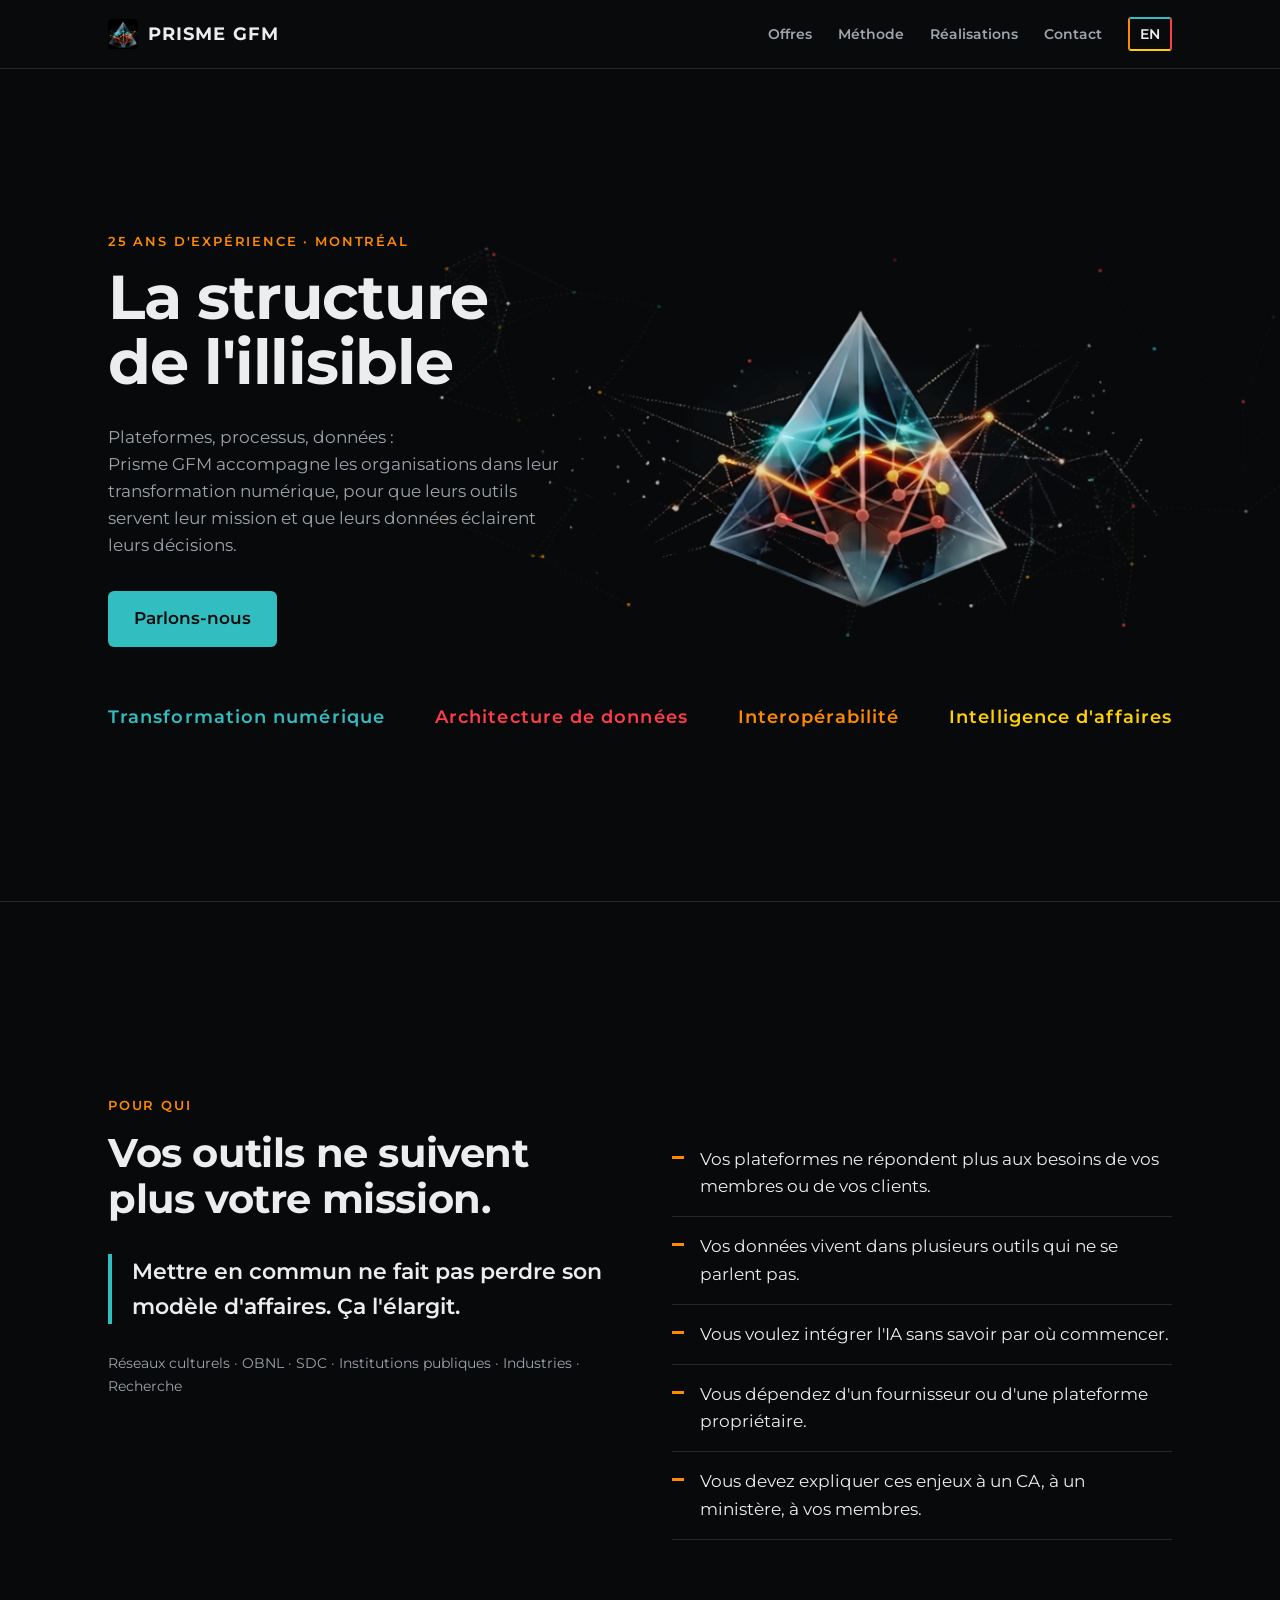
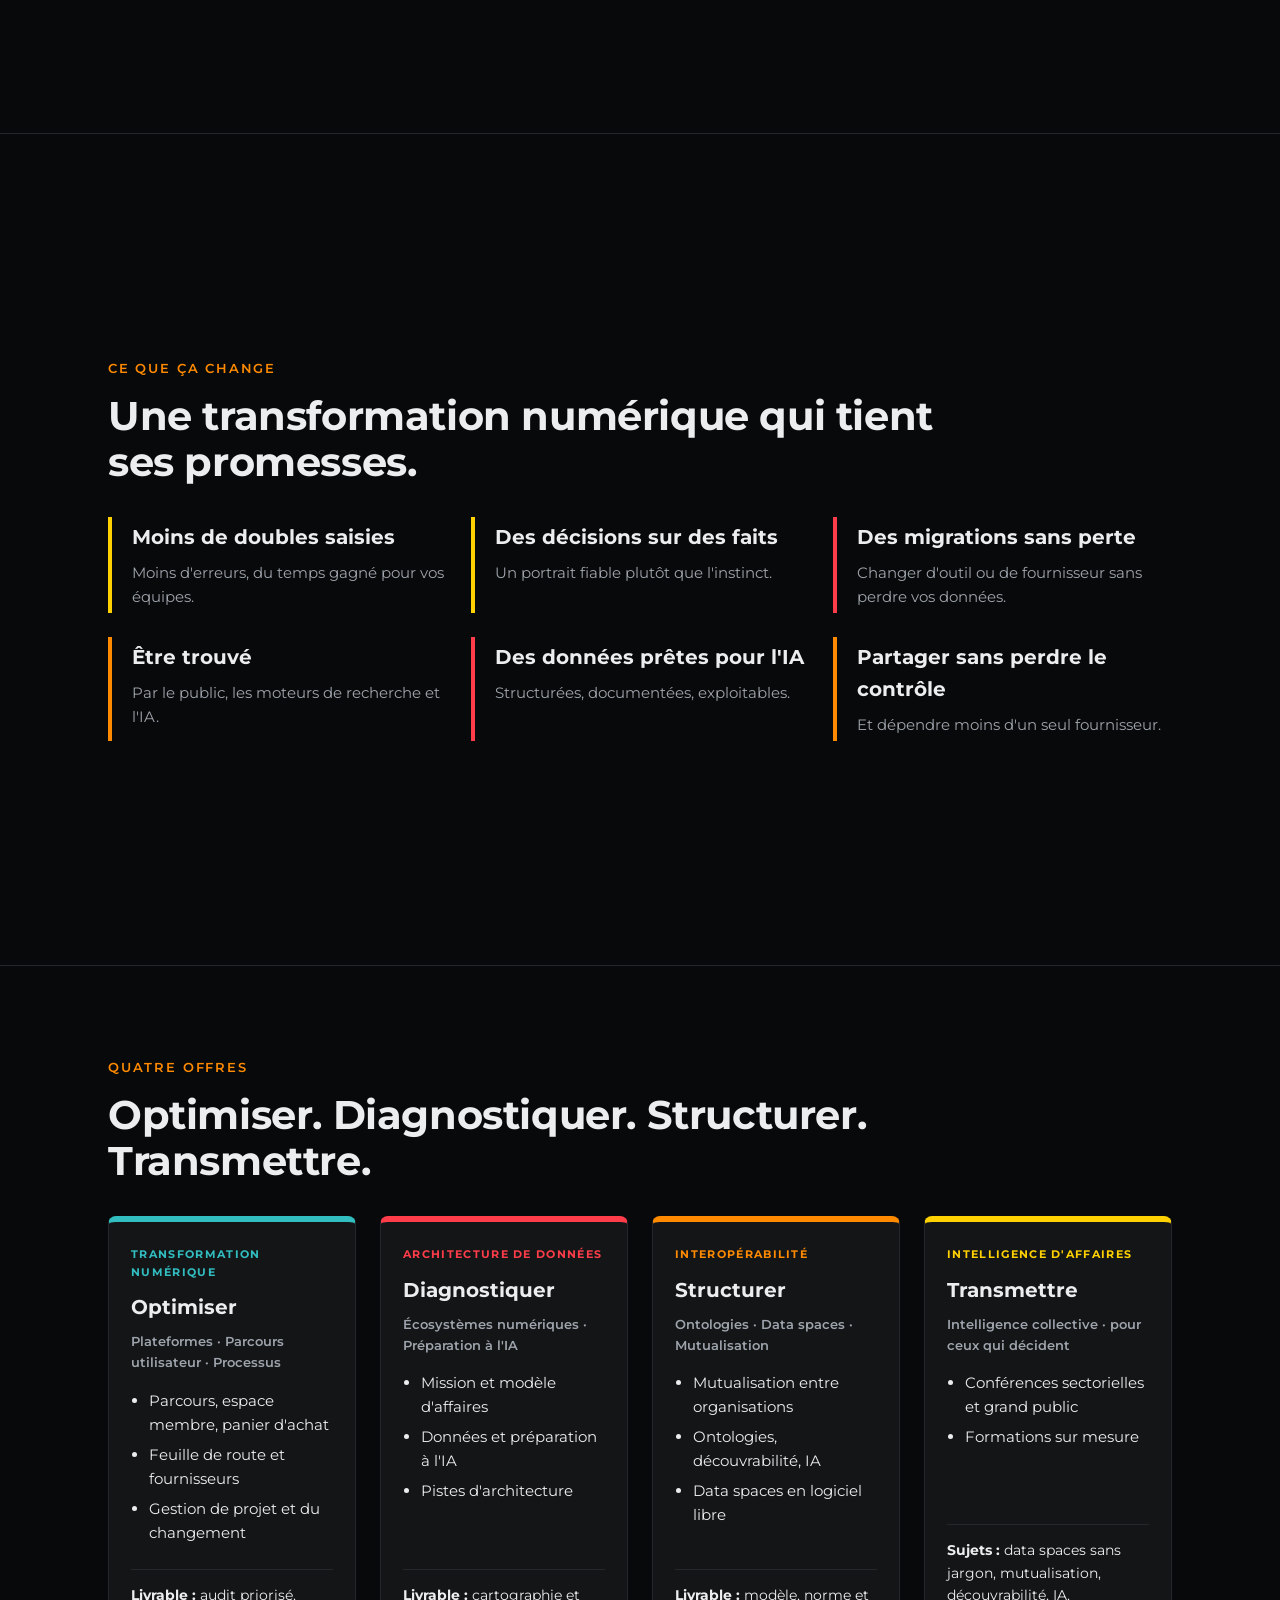
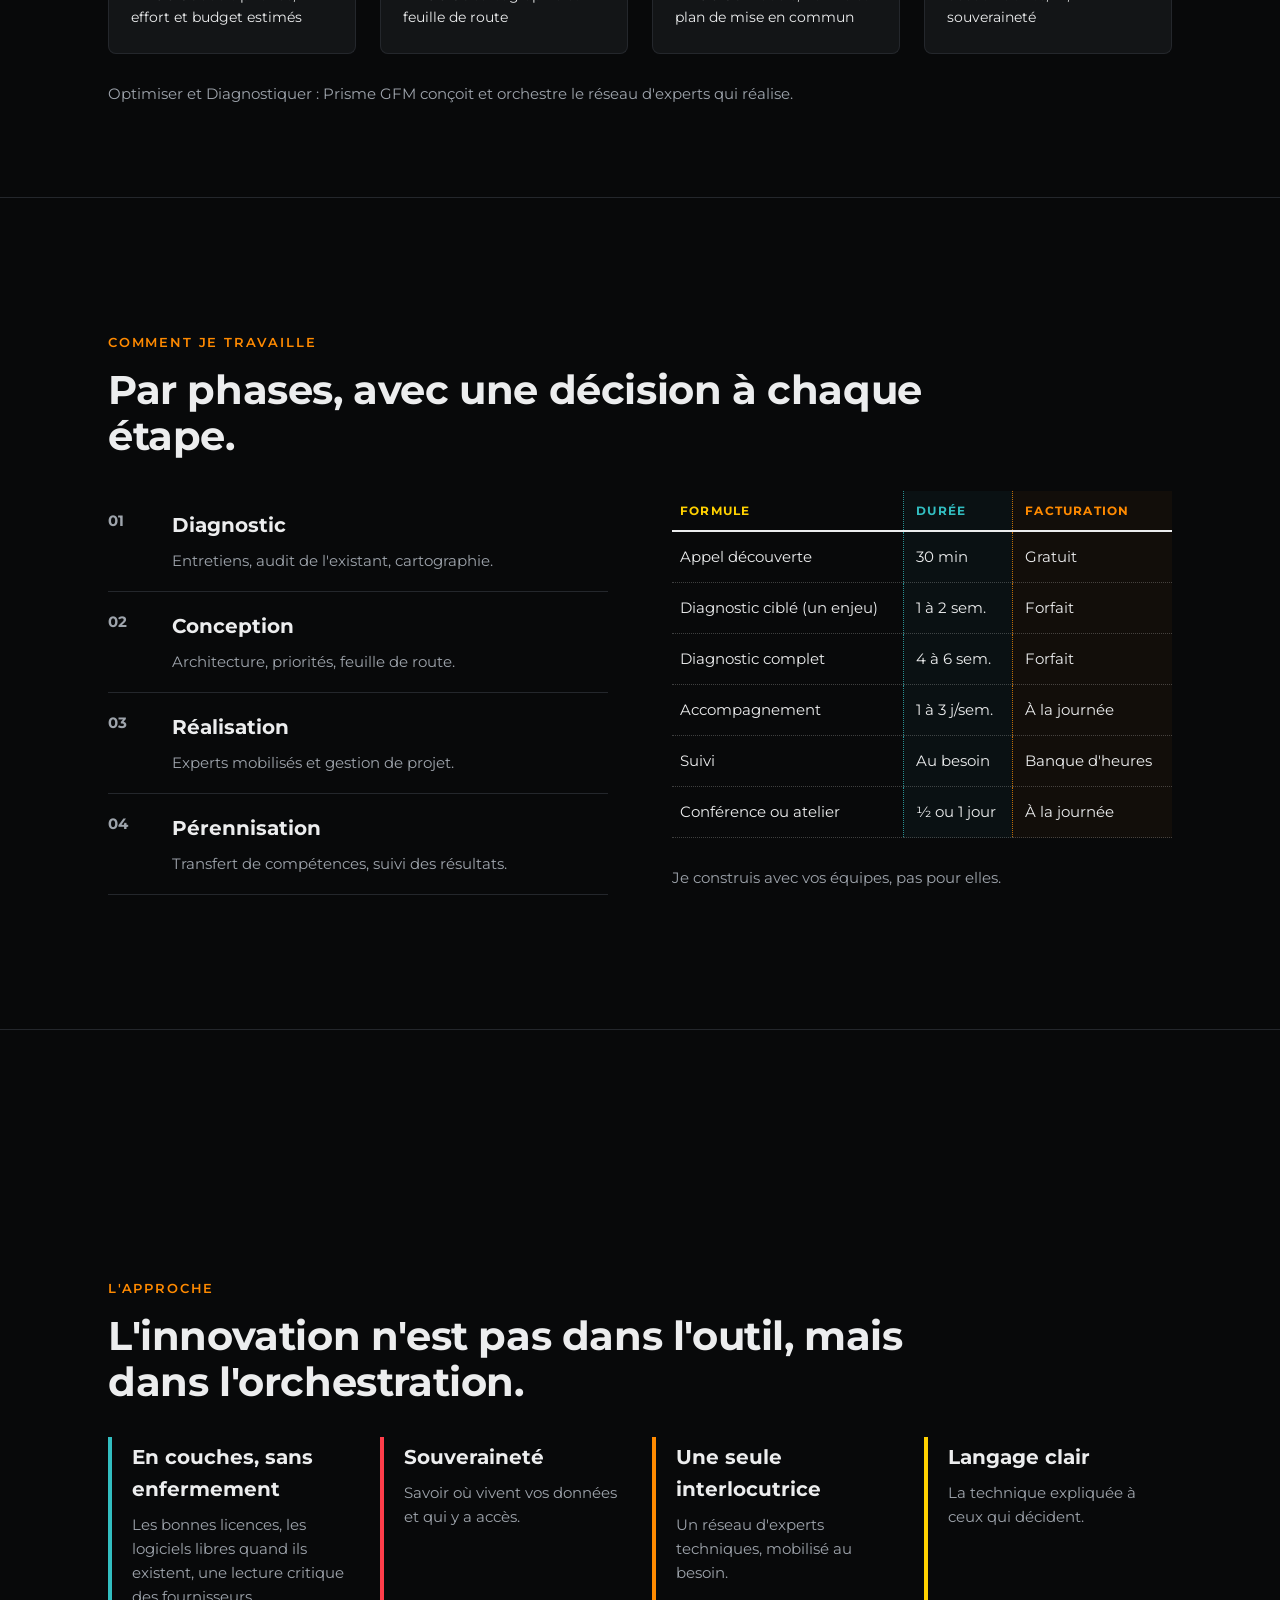
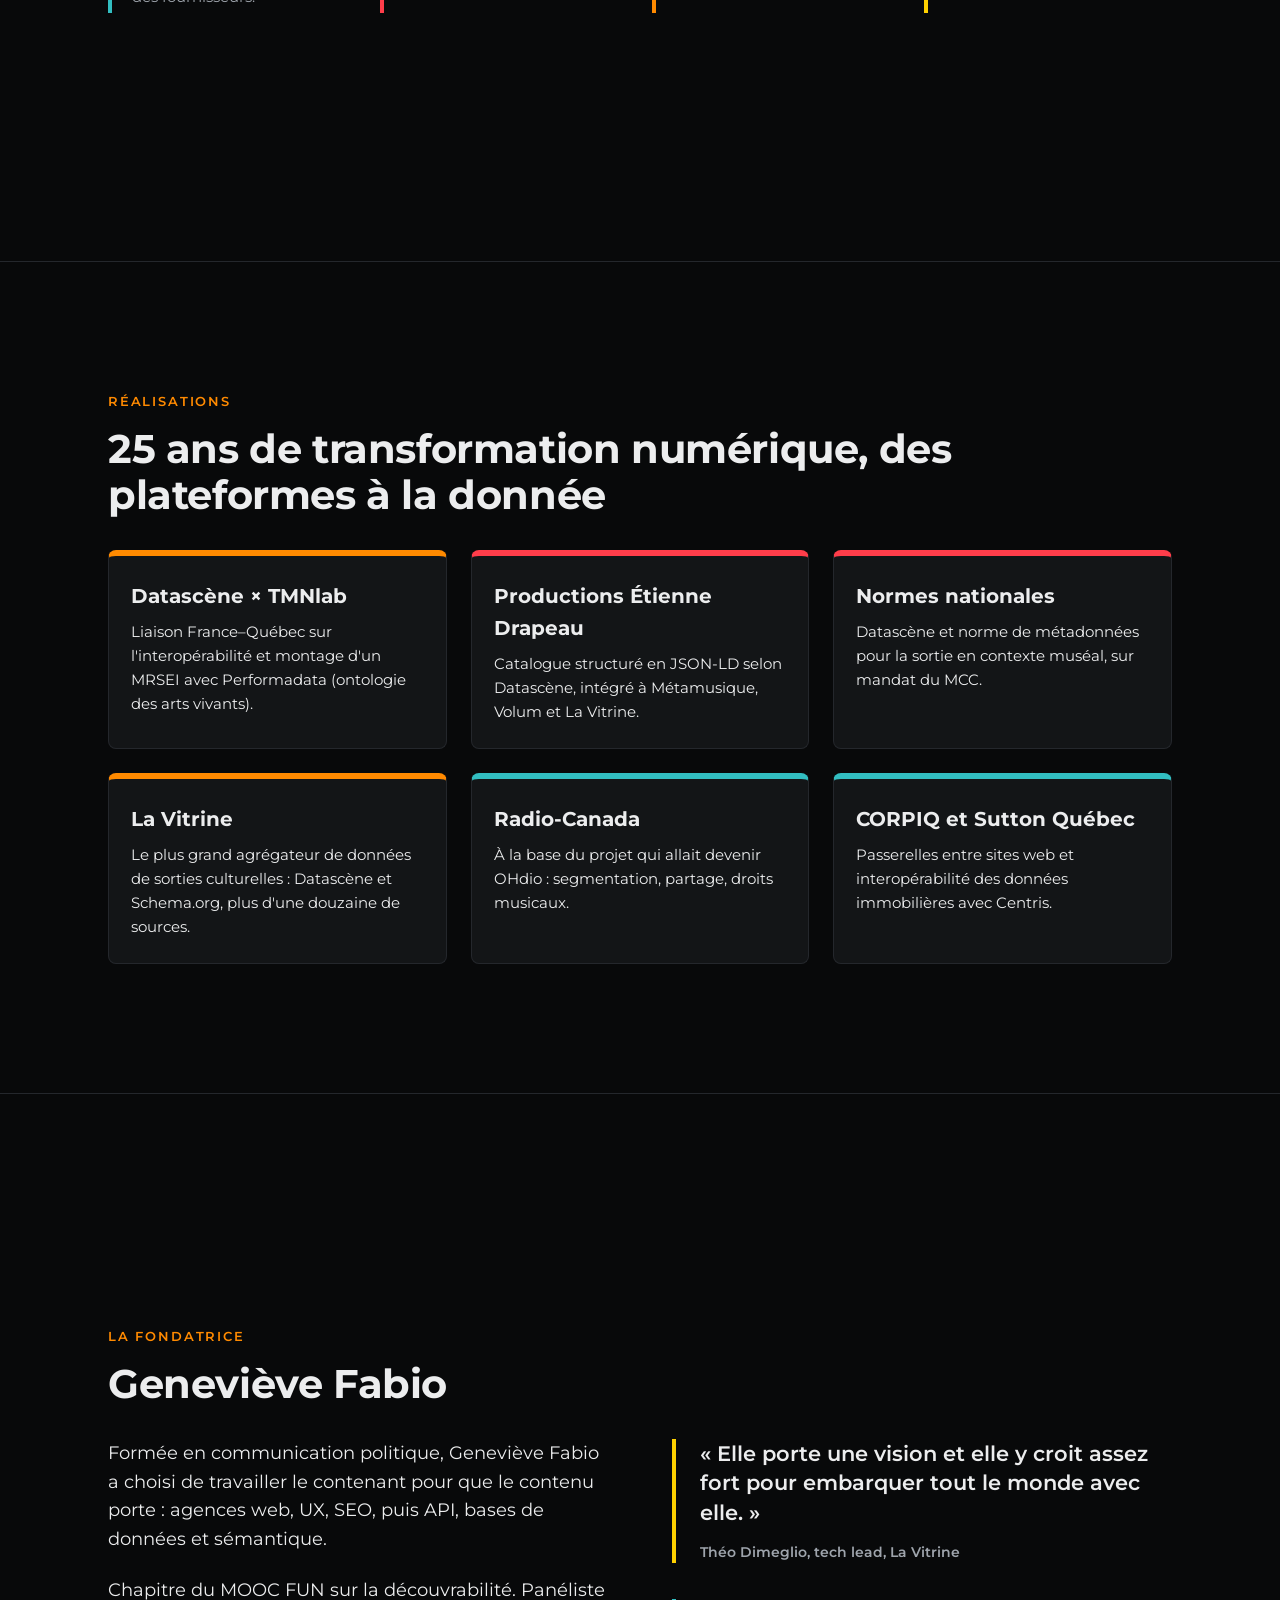
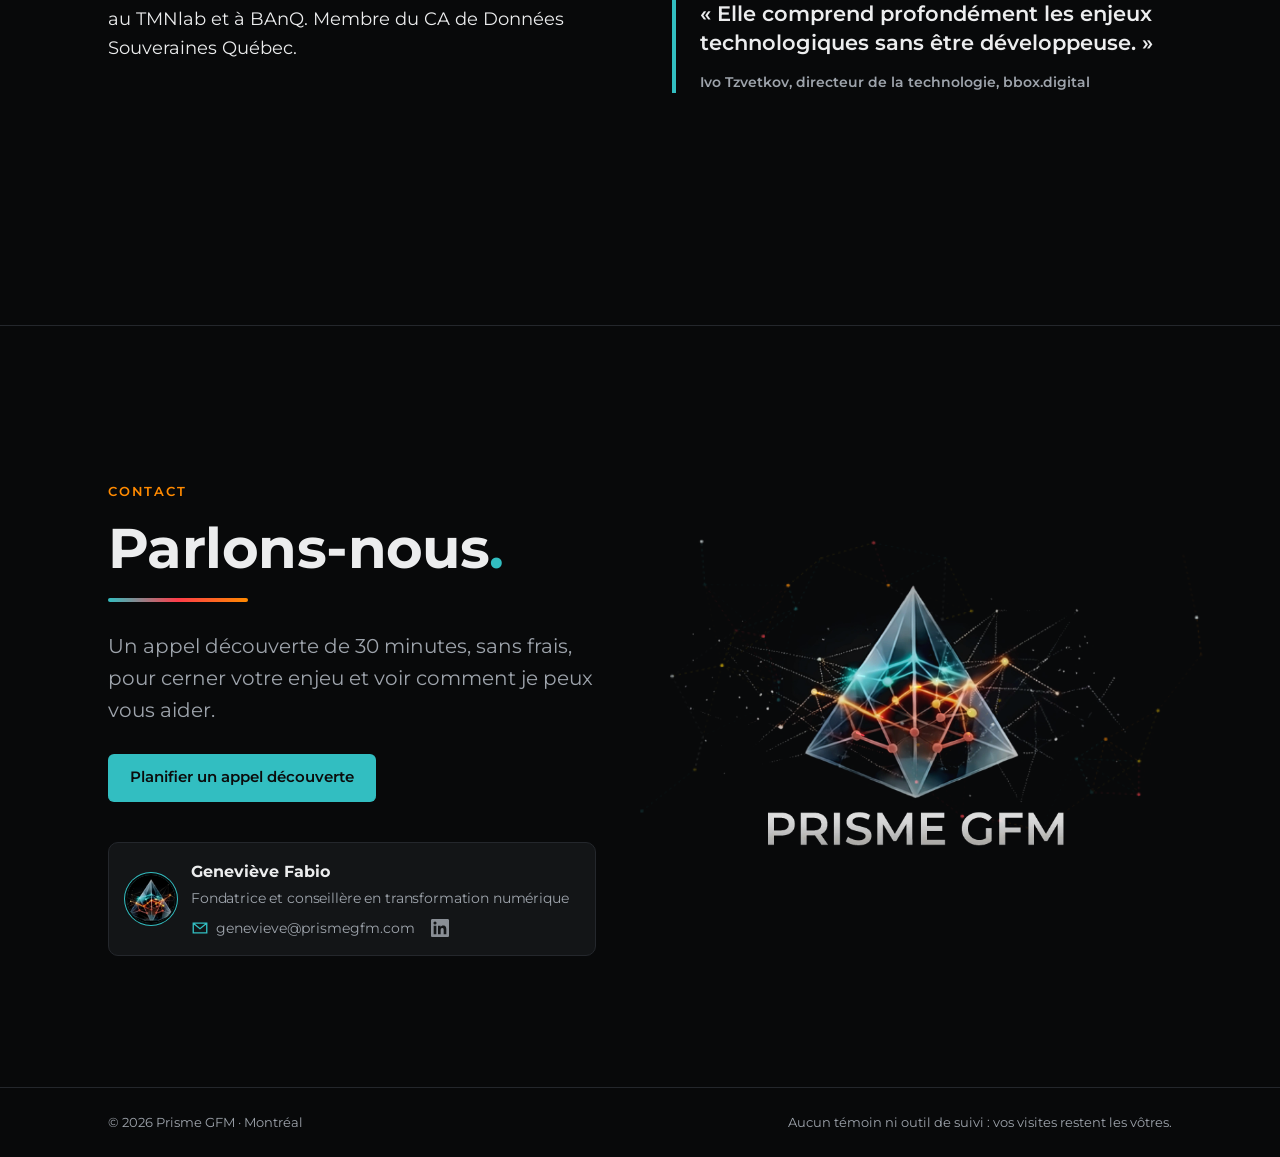
==== index.html @ a75b1f72 "Mise en ligne du site" ====
<!DOCTYPE html>
<html lang="fr">
<head>
<meta charset="utf-8">
<meta name="viewport" content="width=device-width, initial-scale=1">
<title>Prisme GFM — La structure de l'illisible</title>
<meta name="description" content="Prisme GFM accompagne la transformation numérique des organisations : plateformes, parcours, processus et données. 25 ans d'expérience. Montréal.">
<link rel="canonical" href="https://prismegfm.com/">
<link rel="alternate" hreflang="fr" href="https://prismegfm.com/">
<link rel="alternate" hreflang="en" href="https://prismegfm.com/en/">
<link rel="alternate" hreflang="x-default" href="https://prismegfm.com/">
<meta name="author" content="Geneviève Fabio">
<meta name="theme-color" content="#08090A">
<link rel="icon" type="image/png" sizes="32x32" href="assets/favicon-32.png">
<link rel="apple-touch-icon" href="assets/apple-touch-icon.png">

<!-- Open Graph (LinkedIn, Facebook, Slack, Teams, iMessage…) -->
<meta property="og:type" content="website">
<meta property="og:site_name" content="Prisme GFM">
<meta property="og:url" content="https://prismegfm.com/">
<meta property="og:title" content="Prisme GFM — La structure de l'illisible">
<meta property="og:description" content="Prisme GFM accompagne la transformation numérique des organisations : plateformes, parcours, processus et données. 25 ans d'expérience. Montréal.">
<meta property="og:locale" content="fr_CA">
<meta property="og:locale:alternate" content="en_CA">
<meta property="og:image" content="https://prismegfm.com/assets/og-fr.jpg">
<meta property="og:image:width" content="1200">
<meta property="og:image:height" content="630">
<meta property="og:image:alt" content="Logo Prisme GFM : un prisme traversé de données reliées">
<!-- Cartes X / Twitter -->
<meta name="twitter:card" content="summary_large_image">
<meta name="twitter:title" content="Prisme GFM — La structure de l'illisible">
<meta name="twitter:description" content="Prisme GFM accompagne la transformation numérique des organisations : plateformes, parcours, processus et données. 25 ans d'expérience. Montréal.">
<meta name="twitter:image" content="https://prismegfm.com/assets/og-fr.jpg">

<link rel="preload" href="assets/fonts/montserrat-latin-700-normal.woff2" as="font" type="font/woff2" crossorigin>
<link rel="stylesheet" href="assets/style.css">
<script type="application/ld+json">{"@context": "https://schema.org", "@graph": [{"@type": "ProfessionalService", "@id": "https://prismegfm.com/#org", "name": "Prisme GFM", "url": "https://prismegfm.com/", "inLanguage": "fr-CA", "slogan": "La structure de l'illisible", "description": "Prisme GFM accompagne la transformation numérique des organisations : plateformes, parcours, processus et données. 25 ans d'expérience. Montréal.", "logo": "https://prismegfm.com/assets/logo.jpg", "image": "https://prismegfm.com/assets/og-fr.jpg", "email": "genevieve@prismegfm.com", "address": {"@type": "PostalAddress", "addressLocality": "Montréal", "addressRegion": "QC", "addressCountry": "CA"}, "areaServed": [{"@type": "AdministrativeArea", "name": "Québec"}, {"@type": "Country", "name": "Canada"}, {"@type": "Country", "name": "France"}], "knowsAbout": ["Transformation numérique", "Architecture de données", "Interopérabilité", "Intelligence d'affaires", "Data spaces", "Schema.org", "Ontologies", "Découvrabilité", "Logiciel libre"], "founder": {"@id": "https://prismegfm.com/#genevieve"}, "hasOfferCatalog": {"@type": "OfferCatalog", "name": "Quatre offres", "itemListElement": [{"@type": "Offer", "itemOffered": {"@type": "Service", "name": "Optimiser", "description": "Plateformes · Parcours utilisateur · Processus"}}, {"@type": "Offer", "itemOffered": {"@type": "Service", "name": "Diagnostiquer", "description": "Écosystèmes numériques · Préparation à l'IA"}}, {"@type": "Offer", "itemOffered": {"@type": "Service", "name": "Structurer", "description": "Ontologies · Data spaces · Mutualisation"}}, {"@type": "Offer", "itemOffered": {"@type": "Service", "name": "Transmettre", "description": "Intelligence collective · pour ceux qui décident"}}]}}, {"@type": "Person", "@id": "https://prismegfm.com/#genevieve", "name": "Geneviève Fabio", "jobTitle": "Fondatrice et conseillère en transformation numérique", "worksFor": {"@id": "https://prismegfm.com/#org"}, "email": "genevieve@prismegfm.com", "sameAs": ["https://www.linkedin.com/in/genevieve-fabio"]}]}</script>
<script src="assets/hero.js" defer></script>
<script src="assets/site.js" defer></script>
</head>
<body>
<header><div class="wrap">
<a class="brand" href="#top"><img src="assets/mark.png" alt="" width="30" height="30"> PRISME GFM</a>
<button class="burger" type="button" aria-label="Menu" aria-expanded="false" aria-controls="menu"><span></span><span></span><span></span></button>
<nav id="menu"><a href="#offres">Offres</a><a href="#methode">Méthode</a><a href="#realisations">Réalisations</a><a href="#contact">Contact</a><a class="lang" href="en/" hreflang="en" lang="en">EN</a></nav>
</div></header>

<main id="top">
<section class="hero"><div class="wrap">
<div>
<p class="kicker">25 ans d'expérience · Montréal</p>
<h1>La structure<br>de l'illisible</h1>
<p class="lead">Plateformes, processus, données :<br>Prisme GFM accompagne les organisations dans leur transformation numérique, pour que leurs outils servent leur mission et que leurs données éclairent leurs décisions.</p>
<a class="btn" href="#contact">Parlons-nous</a>
</div>
<div class="prism-col">
<div class="logo-stage prism-only" data-h="375"><picture><source srcset="assets/prism.webp" type="image/webp"><img src="assets/prism.jpg" alt="Logo Prisme GFM" width="750" height="375" fetchpriority="high"></picture></div>
</div>
<ul class="words"><li class="b">Transformation numérique</li><li class="r">Architecture de données</li><li class="o">Interopérabilité</li><li class="j">Intelligence d'affaires</li></ul>
</div></section>

<section id="pourqui"><div class="wrap">
<p class="kicker">Pour qui</p>
<div class="split">
<div><h2>Vos outils ne suivent plus votre mission.</h2><p class="statement">Mettre en commun ne fait pas perdre son modèle d'affaires. Ça l'élargit.</p><p class="who">Réseaux culturels · OBNL · SDC · Institutions publiques · Industries · Recherche</p></div>
<ul class="signs"><li>Vos plateformes ne répondent plus aux besoins de vos membres ou de vos clients.</li><li>Vos données vivent dans plusieurs outils qui ne se parlent pas.</li><li>Vous voulez intégrer l'IA sans savoir par où commencer.</li><li>Vous dépendez d'un fournisseur ou d'une plateforme propriétaire.</li><li>Vous devez expliquer ces enjeux à un CA, à un ministère, à vos membres.</li></ul>
</div></div></section>

<section id="benefices"><div class="wrap">
<p class="kicker">Ce que ça change</p>
<h2>Une transformation numérique qui tient ses promesses.</h2>
<div class="grid g3"><div class="tile j"><h3>Moins de doubles saisies</h3><p>Moins d'erreurs, du temps gagné pour vos équipes.</p></div><div class="tile j"><h3>Des décisions sur des faits</h3><p>Un portrait fiable plutôt que l'instinct.</p></div><div class="tile r"><h3>Des migrations sans perte</h3><p>Changer d'outil ou de fournisseur sans perdre vos données.</p></div><div class="tile o"><h3>Être trouvé</h3><p>Par le public, les moteurs de recherche et l'IA.</p></div><div class="tile r"><h3>Des données prêtes pour l'IA</h3><p>Structurées, documentées, exploitables.</p></div><div class="tile o"><h3>Partager sans perdre le contrôle</h3><p>Et dépendre moins d'un seul fournisseur.</p></div></div>
</div></section>

<section id="offres"><div class="wrap">
<p class="kicker">Quatre offres</p>
<h2>Optimiser. Diagnostiquer. Structurer. Transmettre.</h2>
<div class="grid g4"><div class="card b"><p class="pil">Transformation numérique</p><h3>Optimiser</h3><p class="sub">Plateformes · Parcours utilisateur · Processus</p><ul><li>Parcours, espace membre, panier d'achat</li><li>Feuille de route et fournisseurs</li><li>Gestion de projet et du changement</li></ul><p class="liv"><b>Livrable :</b> audit priorisé, effort et budget estimés</p></div><div class="card r"><p class="pil">Architecture de données</p><h3>Diagnostiquer</h3><p class="sub">Écosystèmes numériques · Préparation à l'IA</p><ul><li>Mission et modèle d'affaires</li><li>Données et préparation à l'IA</li><li>Pistes d'architecture</li></ul><p class="liv"><b>Livrable :</b> cartographie et feuille de route</p></div><div class="card o"><p class="pil">Interopérabilité</p><h3>Structurer</h3><p class="sub">Ontologies · Data spaces · Mutualisation</p><ul><li>Mutualisation entre organisations</li><li>Ontologies, découvrabilité, IA</li><li>Data spaces en logiciel libre</li></ul><p class="liv"><b>Livrable :</b> modèle, norme et plan de mise en commun</p></div><div class="card j"><p class="pil">Intelligence d'affaires</p><h3>Transmettre</h3><p class="sub">Intelligence collective · pour ceux qui décident</p><ul><li>Conférences sectorielles et grand public</li><li>Formations sur mesure</li></ul><p class="liv"><b>Sujets :</b> data spaces sans jargon, mutualisation, découvrabilité, IA, souveraineté</p></div></div>
<p class="note">Optimiser et Diagnostiquer : Prisme GFM conçoit et orchestre le réseau d'experts qui réalise.</p>
</div></section>

<section id="methode"><div class="wrap">
<p class="kicker">Comment je travaille</p>
<h2>Par phases, avec une décision à chaque étape.</h2>
<div class="split">
<div><div class="phase j"><p class="num">01</p><div><h3>Diagnostic</h3><p>Entretiens, audit de l'existant, cartographie.</p></div></div><div class="phase r"><p class="num">02</p><div><h3>Conception</h3><p>Architecture, priorités, feuille de route.</p></div></div><div class="phase b"><p class="num">03</p><div><h3>Réalisation</h3><p>Experts mobilisés et gestion de projet.</p></div></div><div class="phase o"><p class="num">04</p><div><h3>Pérennisation</h3><p>Transfert de compétences, suivi des résultats.</p></div></div></div>
<div><table><thead><tr><th>Formule</th><th>Durée</th><th>Facturation</th></tr></thead><tbody><tr><td>Appel découverte</td><td>30&nbsp;min</td><td>Gratuit</td></tr><tr><td>Diagnostic ciblé (un enjeu)</td><td>1&nbsp;à&nbsp;2&nbsp;sem.</td><td>Forfait</td></tr><tr><td>Diagnostic complet</td><td>4&nbsp;à&nbsp;6&nbsp;sem.</td><td>Forfait</td></tr><tr><td>Accompagnement</td><td>1&nbsp;à&nbsp;3&nbsp;j/sem.</td><td>À la journée</td></tr><tr><td>Suivi</td><td>Au&nbsp;besoin</td><td>Banque d'heures</td></tr><tr><td>Conférence ou atelier</td><td>½&nbsp;ou&nbsp;1&nbsp;jour</td><td>À la journée</td></tr></tbody></table>
<p class="note">Je construis avec vos équipes, pas pour elles.</p></div>
</div></div></section>

<section id="approche"><div class="wrap">
<p class="kicker">L'approche</p>
<h2>L'innovation n'est pas dans l'outil, mais dans l'orchestration.</h2>
<div class="grid g4"><div class="tile b"><h3>En couches, sans enfermement</h3><p>Les bonnes licences, les logiciels libres quand ils existent, une lecture critique des fournisseurs.</p></div><div class="tile r"><h3>Souveraineté</h3><p>Savoir où vivent vos données et qui y a accès.</p></div><div class="tile o"><h3>Une seule interlocutrice</h3><p>Un réseau d'experts techniques, mobilisé au besoin.</p></div><div class="tile j"><h3>Langage clair</h3><p>La technique expliquée à ceux qui décident.</p></div></div>
</div></section>

<section id="realisations"><div class="wrap">
<p class="kicker">Réalisations</p>
<h2>25 ans de transformation numérique, des plateformes à la donnée</h2>
<div class="grid g3"><div class="card o"><h3>Datascène × TMNlab</h3><p style="font-size:15px">Liaison France–Québec sur l'interopérabilité et montage d'un MRSEI avec Performadata (ontologie des arts vivants).</p></div><div class="card r"><h3>Productions Étienne Drapeau</h3><p style="font-size:15px">Catalogue structuré en JSON-LD selon Datascène, intégré à Métamusique, Volum et La Vitrine.</p></div><div class="card r"><h3>Normes nationales</h3><p style="font-size:15px">Datascène et norme de métadonnées pour la sortie en contexte muséal, sur mandat du MCC.</p></div><div class="card o"><h3>La Vitrine</h3><p style="font-size:15px">Le plus grand agrégateur de données de sorties culturelles : Datascène et Schema.org, plus d'une douzaine de sources.</p></div><div class="card b"><h3>Radio-Canada</h3><p style="font-size:15px">À la base du projet qui allait devenir OHdio : segmentation, partage, droits musicaux.</p></div><div class="card b"><h3>CORPIQ et Sutton Québec</h3><p style="font-size:15px">Passerelles entre sites web et interopérabilité des données immobilières avec Centris.</p></div></div>
</div></section>

<section id="fondatrice"><div class="wrap">
<p class="kicker">La fondatrice</p>
<h2>Geneviève Fabio</h2>
<div class="split">
<div><p class="bio">Formée en communication politique, Geneviève Fabio a choisi de travailler le contenant pour que le contenu porte : agences web, UX, SEO, puis API, bases de données et sémantique.</p><p class="bio">Chapitre du MOOC FUN sur la découvrabilité. Panéliste au TMNlab et à BAnQ. Membre du CA de Données Souveraines Québec.</p></div>
<div class="quotes"><blockquote>« Elle porte une vision et elle y croit assez fort pour embarquer tout le monde avec elle. »<cite>Théo Dimeglio, tech lead, La Vitrine</cite></blockquote>
<blockquote class="q2">« Elle comprend profondément les enjeux technologiques sans être développeuse. »<cite>Ivo Tzvetkov, directeur de la technologie, bbox.digital</cite></blockquote></div>
</div></div></section>

<section id="contact" class="contact"><div class="wrap split">
<div>
<p class="kicker">Contact</p>
<h2 class="talk">Parlons-nous<span class="dot">.</span></h2>
<div class="spectrum" aria-hidden="true"></div>
<p class="lead">Un appel découverte de 30 minutes, sans frais, pour cerner votre enjeu et voir comment je peux vous aider.</p>
<a class="btn" href="https://calendar.app.google/EaZ8aq1sveLhj51Y9" target="_blank" rel="noopener">Planifier un appel découverte</a>
<div class="spacer" aria-hidden="true"></div>
<div class="me">
<img class="me-mark" src="assets/mark.png" alt="" width="48" height="48">
<div>
<p class="me-name">Geneviève Fabio</p>
<p class="role"><span>Fondatrice et conseillère</span> <span>en transformation numérique</span></p>
<p class="reach"><a class="mail" href="mailto:genevieve@prismegfm.com"><svg viewBox="0 0 24 24" width="18" height="18" aria-hidden="true"><path fill="none" stroke="currentColor" stroke-width="1.8" d="M3 5.5h18v13H3z M3.5 6l8.5 7 8.5-7"/></svg><span>genevieve@prismegfm.com</span></a>
<a class="li" href="https://www.linkedin.com/in/genevieve-fabio" aria-label="Geneviève Fabio sur LinkedIn" title="LinkedIn"><svg viewBox="0 0 24 24" width="18" height="18" aria-hidden="true"><path fill="currentColor" d="M20.45 20.45h-3.56v-5.57c0-1.33-.02-3.04-1.85-3.04-1.85 0-2.14 1.45-2.14 2.94v5.67H9.35V9h3.41v1.56h.05c.48-.9 1.64-1.85 3.37-1.85 3.6 0 4.27 2.37 4.27 5.46v6.28zM5.34 7.43a2.06 2.06 0 1 1 0-4.13 2.06 2.06 0 0 1 0 4.13zM7.12 20.45H3.56V9h3.56v11.45zM22.22 0H1.77C.79 0 0 .77 0 1.73v20.54C0 23.23.79 24 1.77 24h20.45c.98 0 1.78-.77 1.78-1.73V1.73C24 .77 23.2 0 22.22 0z"/></svg></a></p>
</div>
</div></div>
<div class="logo-stage"><img src="assets/logo.webp" alt="" width="750" height="498" loading="lazy"></div>
</div>
<footer><div class="wrap"><span>© 2026 Prisme GFM · Montréal</span><span>Aucun témoin ni outil de suivi :<br class="m"> vos visites restent les vôtres.</span></div></footer>
</section>
</main>

</body>
</html>
---- assets/style.css ----
@font-face{font-family:"Montserrat";src:url("fonts/montserrat-latin-400-normal.woff2") format("woff2");font-weight:400;font-display:swap}
@font-face{font-family:"Montserrat";src:url("fonts/montserrat-latin-600-normal.woff2") format("woff2");font-weight:600;font-display:swap}
@font-face{font-family:"Montserrat";src:url("fonts/montserrat-latin-700-normal.woff2") format("woff2");font-weight:700;font-display:swap}

:root{
  --bleu:#32BEC1; --rouge:#FF3D4A; --orange:#FF8A00; --jaune:#FFD100;
  --encre:#ECEDEE; --gris:#9EA4AC; --ligne:#24272C; --fond:#08090A; --carte:#131517;
}
*{box-sizing:border-box;margin:0;padding:0}
html{color-scheme:dark;scroll-padding-top:68px}

body{font-family:"Montserrat",Verdana,sans-serif;color:var(--encre);background:var(--fond);line-height:1.6;font-size:17px}
a{color:inherit}
.wrap{max-width:1120px;margin:0 auto;padding:0 28px}
section{min-height:calc(100vh - 68px);min-height:calc(100svh - 68px);display:flex;align-items:center;padding:56px 0;border-top:1px solid var(--ligne)}
section>.wrap{width:100%}
.kicker{font-size:13px;font-weight:600;letter-spacing:.14em;text-transform:uppercase;color:var(--orange);margin-bottom:14px}
h1{font-size:clamp(40px,6vw,72px);line-height:1.05;font-weight:700;letter-spacing:-.02em}
h2{font-size:clamp(28px,3.4vw,40px);line-height:1.15;font-weight:700;letter-spacing:-.01em;margin-bottom:32px;max-width:860px}
h3{font-size:20px;font-weight:700;margin-bottom:8px}
p.lead{font-size:20px;color:var(--gris);max-width:640px}

/* En-tête */
header{position:sticky;top:0;z-index:10;background:rgba(11,12,12,.9);backdrop-filter:blur(6px);border-bottom:1px solid var(--ligne)}
header .wrap{display:flex;align-items:center;justify-content:space-between;height:68px}
.brand{font-weight:700;font-size:18px;letter-spacing:.06em;text-decoration:none;display:flex;align-items:center;gap:10px}
.brand img{width:30px;height:30px;border-radius:4px}
.prism{display:inline-flex;gap:3px}
.prism i{display:block;width:6px;height:22px;border-radius:2px}
nav{display:flex;gap:26px;align-items:center;font-size:14px;font-weight:600}
nav a{text-decoration:none;color:var(--gris)}
nav a:hover{color:var(--encre)}
.lang{border:1.5px solid var(--encre);color:var(--encre);padding:4px 10px;border-radius:4px;font-size:14px;font-weight:600;text-decoration:none}



/* Couleurs par pilier */
.b{--c:var(--bleu)} .r{--c:var(--rouge)} .o{--c:var(--orange)} .j{--c:var(--jaune)}
.i1{background:var(--bleu)} .i2{background:var(--rouge)} .i3{background:var(--orange)} .i4{background:var(--jaune)}

/* Accueil */
.hero{border-top:0;padding:32px 0 40px;overflow:hidden}
.hero .wrap{display:grid;grid-template-columns:.9fr 1.1fr;gap:48px;align-items:center}
.hero h1{font-size:clamp(40px,5vw,62px)}
.hero .logo-stage{width:118%;margin-top:-6%}
@media(max-width:900px){.hero .logo-stage{width:100%;margin-left:auto}}
.prism-col{display:flex;flex-direction:column;align-items:center;min-width:0}
.hero .wrap>div{min-width:0}
.words{list-style:none;display:grid;grid-template-columns:repeat(2,auto);justify-content:center;gap:14px 44px;margin-top:-5%;position:relative;z-index:1}
.words li{display:flex;align-items:center;gap:8px;white-space:nowrap}
@media(max-width:900px){.hero .prism-col{order:-1}.words{gap:10px 20px}.words li{font-size:13px}}
.words li{font-weight:600;font-size:18px;letter-spacing:.06em;color:var(--c)}
@media(max-width:900px){.hero .wrap,.contact .split{grid-template-columns:1fr}.logo-stage{order:-1;max-width:520px;margin:0 auto}}
.logo-stage{position:relative;width:100%;aspect-ratio:750/498}
.logo-stage picture,.logo-stage img{display:block;width:100%;height:100%}
.logo-stage img{mix-blend-mode:screen}
.constellation{position:absolute;inset:-6% -10%;width:120%;height:112%;pointer-events:none;mix-blend-mode:screen;opacity:.8}
.logo-fx{position:absolute;inset:0;width:100%;height:100%;pointer-events:none;mix-blend-mode:screen}
.spark{opacity:0;animation:twinkle 4s ease-in-out infinite}
.signal{fill:none;stroke-width:2.4;stroke-linecap:round;stroke-dasharray:6 94;stroke-dashoffset:100;opacity:.95;filter:drop-shadow(0 0 4px currentColor);animation:flow 6.5s linear infinite}
@keyframes twinkle{0%,100%{opacity:0;transform:scale(.6)}45%{opacity:1;transform:scale(1.15)}60%{opacity:.85;transform:scale(1)}}
@keyframes flow{0%{stroke-dashoffset:100;opacity:0}8%{opacity:.95}85%{opacity:.95}100%{stroke-dashoffset:0;opacity:0}}
@keyframes breathe{0%,100%{filter:brightness(1)}50%{filter:brightness(1.12) saturate(1.1)}}
.paused *,.still *{animation-play-state:paused}
.still .spark{opacity:.7}
@media(prefers-reduced-motion:reduce){.logo-stage img{animation:none}.signal{display:none}}
.hero h1{margin-bottom:28px}
.hero .lead{margin-bottom:32px;font-size:17px;max-width:470px}
.axes{grid-column:1/-1;display:grid;grid-template-columns:repeat(4,1fr);gap:24px;margin-top:40px}
.axe{border-top:3px solid var(--c);padding-top:16px;font-weight:600;font-size:17px;line-height:1.3;text-align:center}
.axe .n{display:block;font-size:12px;letter-spacing:.14em;color:var(--c);margin-bottom:6px}
@media(max-width:700px){.axes{grid-template-columns:repeat(2,1fr);gap:28px 20px}}
.tags{display:flex;flex-wrap:wrap;gap:10px;margin:36px 0 44px}
.tag{font-size:14px;font-weight:600;padding:7px 14px;border-radius:999px;border:2px solid var(--c)}
.btn{display:inline-block;background:var(--bleu);color:#0B0C0C;text-decoration:none;font-weight:600;padding:14px 26px;border-radius:6px}
.btn:hover{background:#5fd3d5}

/* Pour qui */
.split{display:grid;grid-template-columns:1fr 1fr;gap:64px}
@media(max-width:820px){.split{grid-template-columns:1fr;gap:36px}}
.signs{list-style:none}
.signs li{padding:16px 0 16px 28px;border-bottom:1px solid var(--ligne);position:relative}
.signs li:before{content:"";position:absolute;left:0;top:26px;width:12px;height:3px;background:var(--orange)}
.statement{font-size:22px;font-weight:600;border-left:4px solid var(--bleu);padding-left:20px;margin-top:28px}
.who{margin-top:28px;font-size:14px;color:var(--gris)}

/* Grilles */
.grid{display:grid;gap:24px}
.g4{grid-template-columns:repeat(4,1fr)} .g3{grid-template-columns:repeat(3,1fr)} .g2{grid-template-columns:repeat(2,1fr)}
@media(max-width:980px){.g4{grid-template-columns:repeat(2,1fr)} .g3{grid-template-columns:repeat(2,1fr)}}
@media(max-width:620px){.g4,.g3,.g2{grid-template-columns:1fr}}
.card{background:var(--carte);border:1px solid var(--ligne);border-top:6px solid var(--c);border-radius:8px;padding:24px 22px;display:flex;flex-direction:column}
.card .sub{font-size:13px;font-weight:600;color:var(--gris);margin-bottom:16px}
.card ul{padding-left:18px;margin-bottom:18px}
.card li{margin-bottom:6px;font-size:15px}
.card .liv{margin-top:auto;font-size:14px;padding-top:14px;border-top:1px solid var(--ligne)}
.note{margin-top:28px;font-size:15px;color:var(--gris)}
.tile{border-left:4px solid var(--c);padding:4px 0 4px 20px}
.tile p{color:var(--gris);font-size:15px}

/* Méthode */
.phase{display:flex;gap:20px;padding:18px 0;border-bottom:1px solid var(--ligne)}
.num{font-size:28px;font-weight:700;color:var(--c);min-width:44px}
.phase p{color:var(--gris);font-size:15px}
table{width:100%;border-collapse:collapse;font-size:15px}
th{text-align:left;font-size:12px;letter-spacing:.1em;text-transform:uppercase;color:var(--gris);padding:10px 8px;border-bottom:2px solid var(--encre)}
td{padding:13px 8px;border-bottom:1px solid var(--ligne)}

/* Fondatrice */
.bio{font-size:18px;margin-bottom:22px}
blockquote{font-size:24px;font-weight:600;line-height:1.4;border-left:4px solid var(--jaune);padding-left:24px}
cite{display:block;font-style:normal;font-size:14px;color:var(--gris);margin-top:16px}

/* Contact */
.contact .split{align-items:center;grid-template-columns:1fr 1.05fr}
.contact .lead{margin-bottom:32px}
.contact .lines{margin-top:40px}
.contact .role{color:var(--gris);font-size:15px}
.reach{display:flex;align-items:center;gap:18px;margin-top:10px}
.contact a.li{border:0;color:var(--encre);display:inline-flex;opacity:.85}
.contact a.li:hover{color:var(--bleu);opacity:1}
.pil{font-size:11px;font-weight:700;letter-spacing:.12em;text-transform:uppercase;color:var(--c);margin-bottom:10px}
.contact .lines p{font-size:17px;margin-bottom:6px}
.contact .logo-stage{order:0}


.contact a{text-decoration:none;border-bottom:2px solid var(--bleu)}
footer{color:var(--gris);font-size:13px;padding:24px 0;border-top:1px solid var(--ligne)}
footer .wrap{display:flex;justify-content:space-between;flex-wrap:wrap;gap:12px}
@media(max-width:900px){.words{grid-template-columns:repeat(2,minmax(0,1fr));gap:10px 16px;width:100%}.words li{font-size:13px;white-space:normal;letter-spacing:.03em}}

@media(max-width:900px){.hero .logo-stage{width:100%;margin-top:0}}
@media(max-width:900px){.words{margin-top:14px;text-align:center}.words li{justify-content:center}}

/* Accueil : logo seul à droite, 4 axes sur toute la largeur (2 sous chaque colonne) */
.hero .logo-stage{width:116%;margin-top:0}
.hero .words{grid-column:1/-1;display:grid;grid-template-columns:repeat(4,1fr);gap:0 24px;margin-top:8px;width:100%}
.hero .words li{justify-content:center;text-align:center;font-size:18px}
@media(max-width:900px){.hero .logo-stage{width:100%}.hero .words{grid-template-columns:repeat(2,1fr);gap:12px 16px;order:0}.hero .words li{font-size:14px}}
@media(min-width:901px){.hero .words{display:flex;justify-content:space-between}}

.logo-stage.prism-only{aspect-ratio:750/375}
@media(min-width:901px){.hero .logo-stage.prism-only{width:128%;margin-left:-10%}}

/* Menu burger (mobile) */
.burger{display:none;background:none;border:0;padding:10px;margin-right:-10px;cursor:pointer;color:var(--encre)}
.burger span{display:block;width:24px;height:2px;background:currentColor;margin:5px 0;transition:transform .25s,opacity .25s}
.lang-m{display:none}
@media(max-width:820px){
 .burger{display:block}
 .brand{font-size:16px}
 nav{position:fixed;top:68px;left:0;right:0;bottom:0;background:#08090A;flex-direction:column;align-items:center;justify-content:center;gap:34px;font-size:22px;opacity:0;visibility:hidden;transition:opacity .25s,visibility .25s}
 nav a:not(.lang){display:block;color:var(--encre)}
 nav .lang{font-size:16px;padding:8px 18px}
 body.menu-open nav{opacity:1;visibility:visible}
 body.menu-open{overflow:hidden}
 body.menu-open .burger span:nth-child(1){transform:translateY(7px) rotate(45deg)}
 body.menu-open .burger span:nth-child(2){opacity:0}
 body.menu-open .burger span:nth-child(3){transform:translateY(-7px) rotate(-45deg)}
 /* Accueil mobile : centré, prisme plus grand, axes aérés */
 .hero .wrap>div{text-align:center}
 .hero .lead{margin-left:auto;margin-right:auto}
 .hero .logo-stage.prism-only{width:118%;max-width:none;margin:0 -9%}
 .hero .words{gap:22px 16px;margin-top:20px}
}
@media(max-width:820px){header{backdrop-filter:none;-webkit-backdrop-filter:none;background:#08090A}}

/* Dernier pli : contact + pied de page visibles ensemble */
.contact{flex-direction:column;justify-content:center;padding-bottom:0}
.contact>.wrap.split{flex:1;display:grid;align-content:center}
.contact footer{width:100%;margin-top:32px}
@media(max-width:900px){
 .contact .logo-stage{order:2;width:100%;max-width:none;margin:8px 0 0}
 .contact>.wrap.split{gap:8px}
 .contact .lines{margin-top:28px}
}
/* Accueil mobile : tout le premier écran visible */
@media(max-width:900px){
 .hero{padding:12px 0 32px}
 .hero .logo-stage.prism-only{width:100%;margin:0}
 .hero .wrap{gap:12px}
 .hero h1{margin-bottom:18px}
 .hero .lead{margin-bottom:24px;font-size:16px}
 .hero .words{display:flex;flex-direction:column;align-items:center;gap:10px;margin-top:28px}
 .hero .words li{font-size:16px}
}
@media(max-width:900px){
 .contact>.wrap.split{grid-template-columns:1fr}
 .contact .lead{font-size:16px;margin-bottom:24px}
 .contact h2{margin-bottom:16px}
 .contact .logo-stage{display:none}
 .contact footer .wrap{flex-direction:column;gap:4px}
}


/* Aucun débordement horizontal (le site ne doit jamais bouger de côté) */
html,body{overflow-x:hidden}
@supports(overflow:clip){html,body{overflow-x:clip}}
section{overflow-x:clip}
/* Bouton de langue : une couleur par côté, comme le prisme */
.lang{border-width:2px;border-style:solid;border-color:var(--bleu) var(--rouge) var(--jaune) var(--orange);border-radius:3px}
.lang:hover{background:rgba(255,255,255,.06)}

/* Témoignages */
.quotes{display:flex;flex-direction:column;gap:36px}
.quotes blockquote{font-size:21px}
.quotes blockquote.q2{border-left-color:var(--bleu)}
/* Contact : bouton plus discret, plus d'air, titre sur une ligne */
.contact .btn{padding:11px 22px;font-size:15px}
.contact .lead{margin-bottom:28px}
.contact .lines{margin-top:44px}
.contact .role{white-space:nowrap;font-size:min(15px,3.25vw);letter-spacing:-.01em}
@media(max-width:900px){.contact .lines{margin-top:36px}.contact .btn{padding:10px 20px;font-size:14px}}

/* Contact, version jazzée */
.talk{font-size:clamp(36px,5vw,56px);margin-bottom:18px}
.talk .dot{color:var(--bleu)}
.spectrum{width:140px;height:4px;border-radius:2px;margin-bottom:28px;
 background:linear-gradient(90deg,var(--bleu),var(--rouge),var(--orange),var(--jaune),var(--bleu));background-size:200% 100%;animation:spectre 6s linear infinite}
@keyframes spectre{to{background-position:-200% 0}}
.me{display:flex;align-items:center;gap:16px;margin-top:40px;padding:16px 18px;background:var(--carte);border:1px solid var(--ligne);border-radius:10px;max-width:520px}
.me-mark{width:48px;height:48px;border-radius:50%;flex:none;box-shadow:0 0 0 2px var(--fond),0 0 0 3px var(--bleu)}
.me>div{min-width:0}
.me-name{font-weight:700;font-size:16px;margin:0}
.contact .me .role{display:block;white-space:nowrap;font-size:min(14px,3.05vw);color:var(--gris);margin:2px 0 8px}
.contact .reach{display:flex;align-items:center;gap:16px;margin:0}
.contact .reach a{border:0;display:inline-flex;align-items:center;gap:7px;color:var(--gris);font-size:14px;text-decoration:none}
.contact .reach a:hover{color:var(--bleu)}
.contact .reach a.mail svg{color:var(--bleu)}
.contact .lines{display:none}
footer .wrap span:last-child{text-align:right}
@media(max-width:900px){.me{margin-top:32px;padding:14px}.talk{margin-bottom:14px}.spectrum{margin-bottom:22px}footer .wrap span:last-child{text-align:left}}
@media(prefers-reduced-motion:reduce){.spectrum{animation:none}}

.contact .split>div{min-width:0}
@media(max-width:900px){
 .contact .me .role{white-space:normal;font-size:13px;line-height:1.4}
 .contact .me .role span{display:block}
 .me{max-width:none}
}
@media(max-width:900px){.contact{padding-top:36px}.me{margin-top:28px}}
/* Mobile : contact équilibré, pied de page centré, tableau lisible */
@media(max-width:900px){
 .contact>.wrap.split{display:flex;flex-direction:column}
 .contact>.wrap.split>div:first-child{flex:1;display:flex;flex-direction:column}
 .contact .btn{display:block;text-align:center;width:100%;padding:13px 20px}
 .contact .me{margin-top:auto}
 .contact .btn{margin-bottom:28px}
 .contact footer .wrap{align-items:center;text-align:center}
 .contact footer .wrap span:last-child{text-align:center}
 table th:nth-child(2),table td:nth-child(2){white-space:nowrap;padding-right:14px}
 table td,table th{font-size:14px;padding-left:4px;padding-right:8px}
 table th:first-child,table td:first-child{padding-left:0}
}

.spacer{display:none}
@media(max-width:900px){
 .contact>.wrap.split>div:first-child{justify-content:center}
 .contact .me{margin-top:0}
 .contact .btn{margin-bottom:0}
 .spacer{display:block;flex:1;min-height:28px;max-height:96px}
 table th{font-size:11px;letter-spacing:.06em}
}

br.m{display:none}
@media(max-width:900px){br.m{display:inline}}
/* Tableau mobile : colonnes aérées, séparateurs pointillés fins comme les lignes du prisme */
@media(max-width:900px){
 #methode table{table-layout:fixed}
 #methode th:nth-child(1){width:37%} #methode th:nth-child(2){width:30%} #methode th:nth-child(3){width:33%}
 #methode td,#methode th{padding-top:14px;padding-bottom:14px;line-height:1.35;vertical-align:middle}
 #methode td:nth-child(2),#methode th:nth-child(2){padding-left:12px;border-left:.5px dotted rgba(50,190,193,.75)}
 #methode td:nth-child(3),#methode th:nth-child(3){padding-left:12px;border-left:.5px dotted rgba(255,138,0,.75)}
 #methode td{border-bottom:.5px dotted rgba(255,255,255,.22)}
 #methode td:nth-child(2){white-space:normal}
}
@media(max-width:900px){
 #methode table td,#methode table th{font-size:13.5px}
 #methode th{font-size:10.5px}
 #methode th:nth-child(1){width:39%} #methode th:nth-child(2){width:31%} #methode th:nth-child(3){width:30%}
 #methode td:nth-child(2){white-space:nowrap}
 #methode td:nth-child(1){padding-right:10px}
}
@media(max-width:900px){#methode th{letter-spacing:.02em;font-size:10.5px}#methode td:nth-child(2){padding-right:6px}}
@media(max-width:900px){#methode th:nth-child(3){letter-spacing:0;font-size:10px}#methode th:nth-child(3),#methode td:nth-child(3){padding-right:0}}
@media(max-width:390px){#methode td:nth-child(1){hyphens:auto;-webkit-hyphens:auto;overflow-wrap:anywhere}}
/* Tableau jazzé : bandes verticales très subtiles, titres de colonnes dans la couleur de leur pointillé */
#methode td:nth-child(2),#methode th:nth-child(2){padding-left:12px;border-left:.5px dotted rgba(50,190,193,.75);background:rgba(50,190,193,.045)}
#methode td:nth-child(3),#methode th:nth-child(3){padding-left:12px;border-left:.5px dotted rgba(255,138,0,.75);background:rgba(255,138,0,.04)}
#methode td{border-bottom:.5px dotted rgba(255,255,255,.22)}
#methode th:nth-child(1){color:var(--jaune)}
#methode th:nth-child(2){color:var(--bleu)}
#methode th:nth-child(3){color:var(--orange)}
@media(max-width:900px){#methode table th{font-size:10.5px;letter-spacing:.03em}#methode table th:nth-child(3){letter-spacing:0}}
@media(max-width:900px){#methode table th:nth-child(3){font-size:10.5px}}
html[lang="en"] .hero h1{font-size:clamp(38px,4.3vw,56px)}
@media(max-width:390px){#methode table td:nth-child(2){font-size:12.5px;padding-left:9px}}
#methode td:nth-child(2){white-space:nowrap}
@media(max-width:370px){#methode table td:nth-child(2){font-size:11.5px;padding-left:7px;padding-right:4px}}
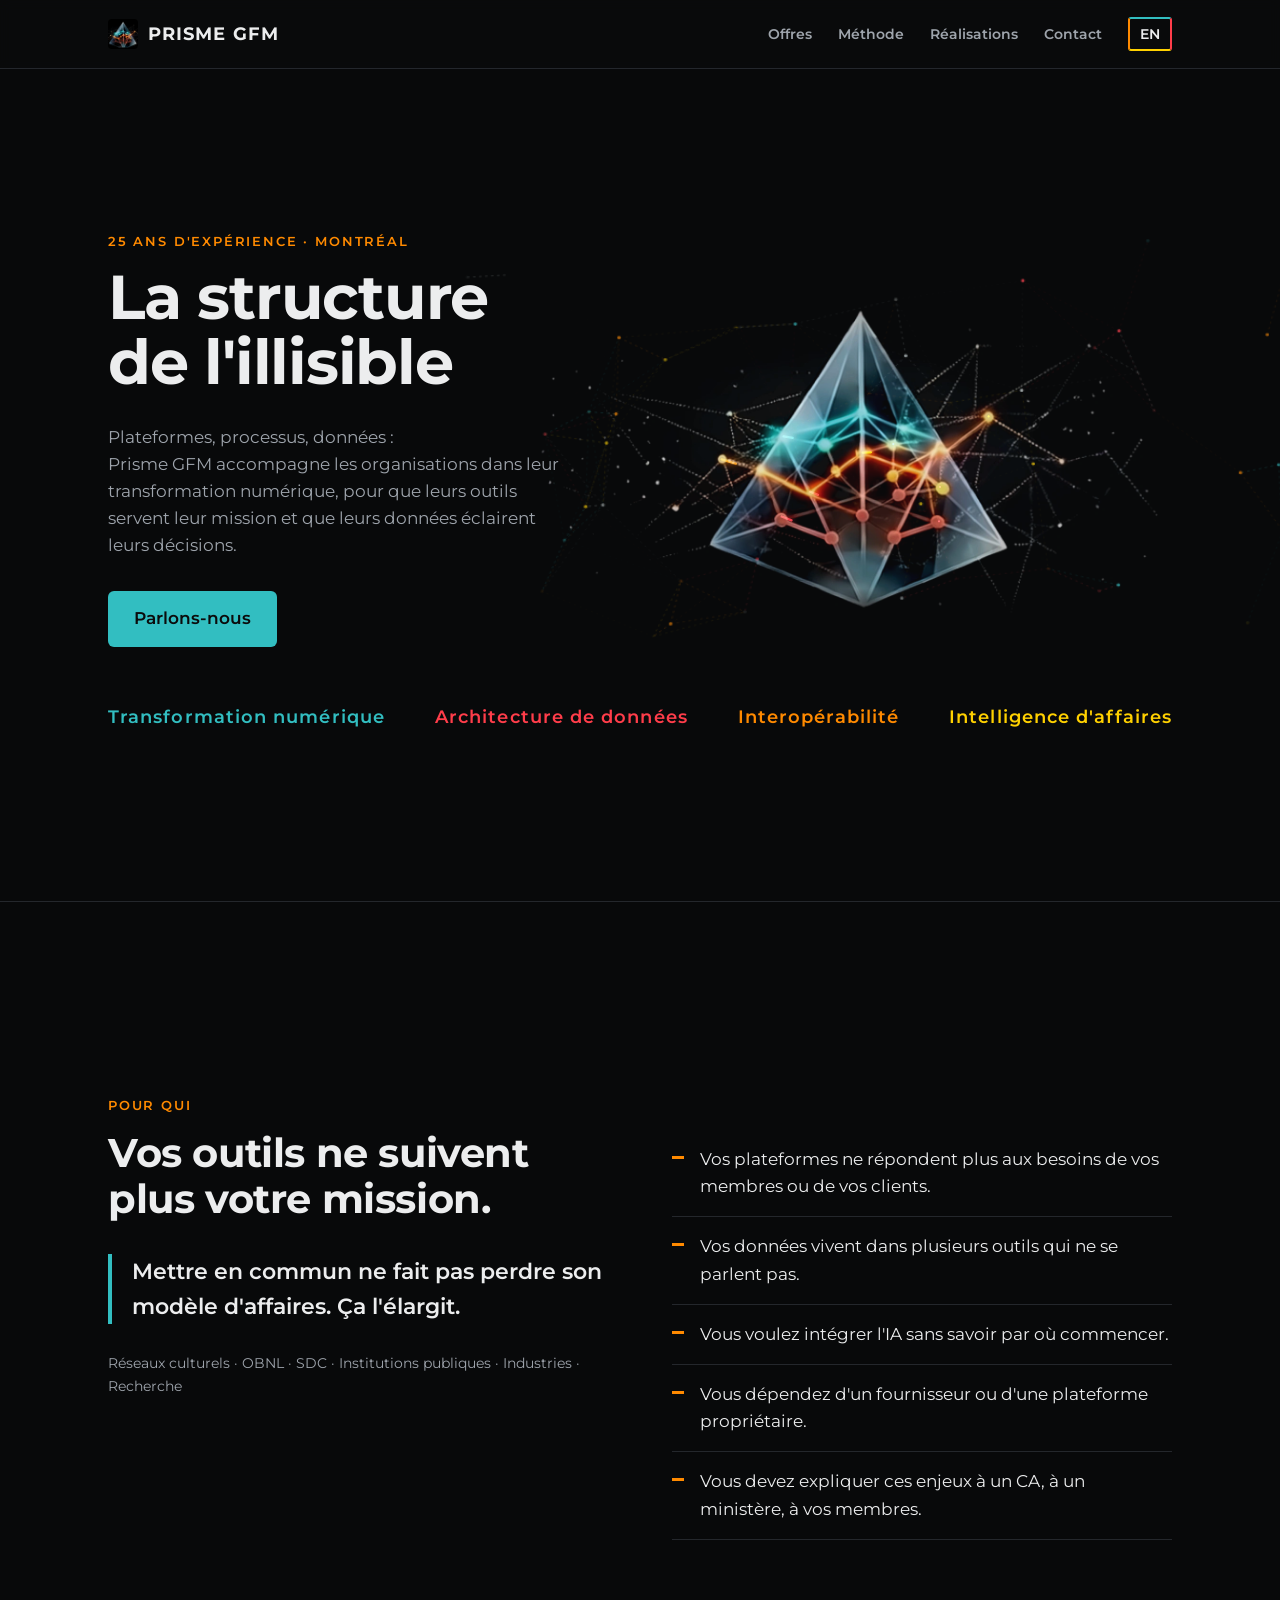
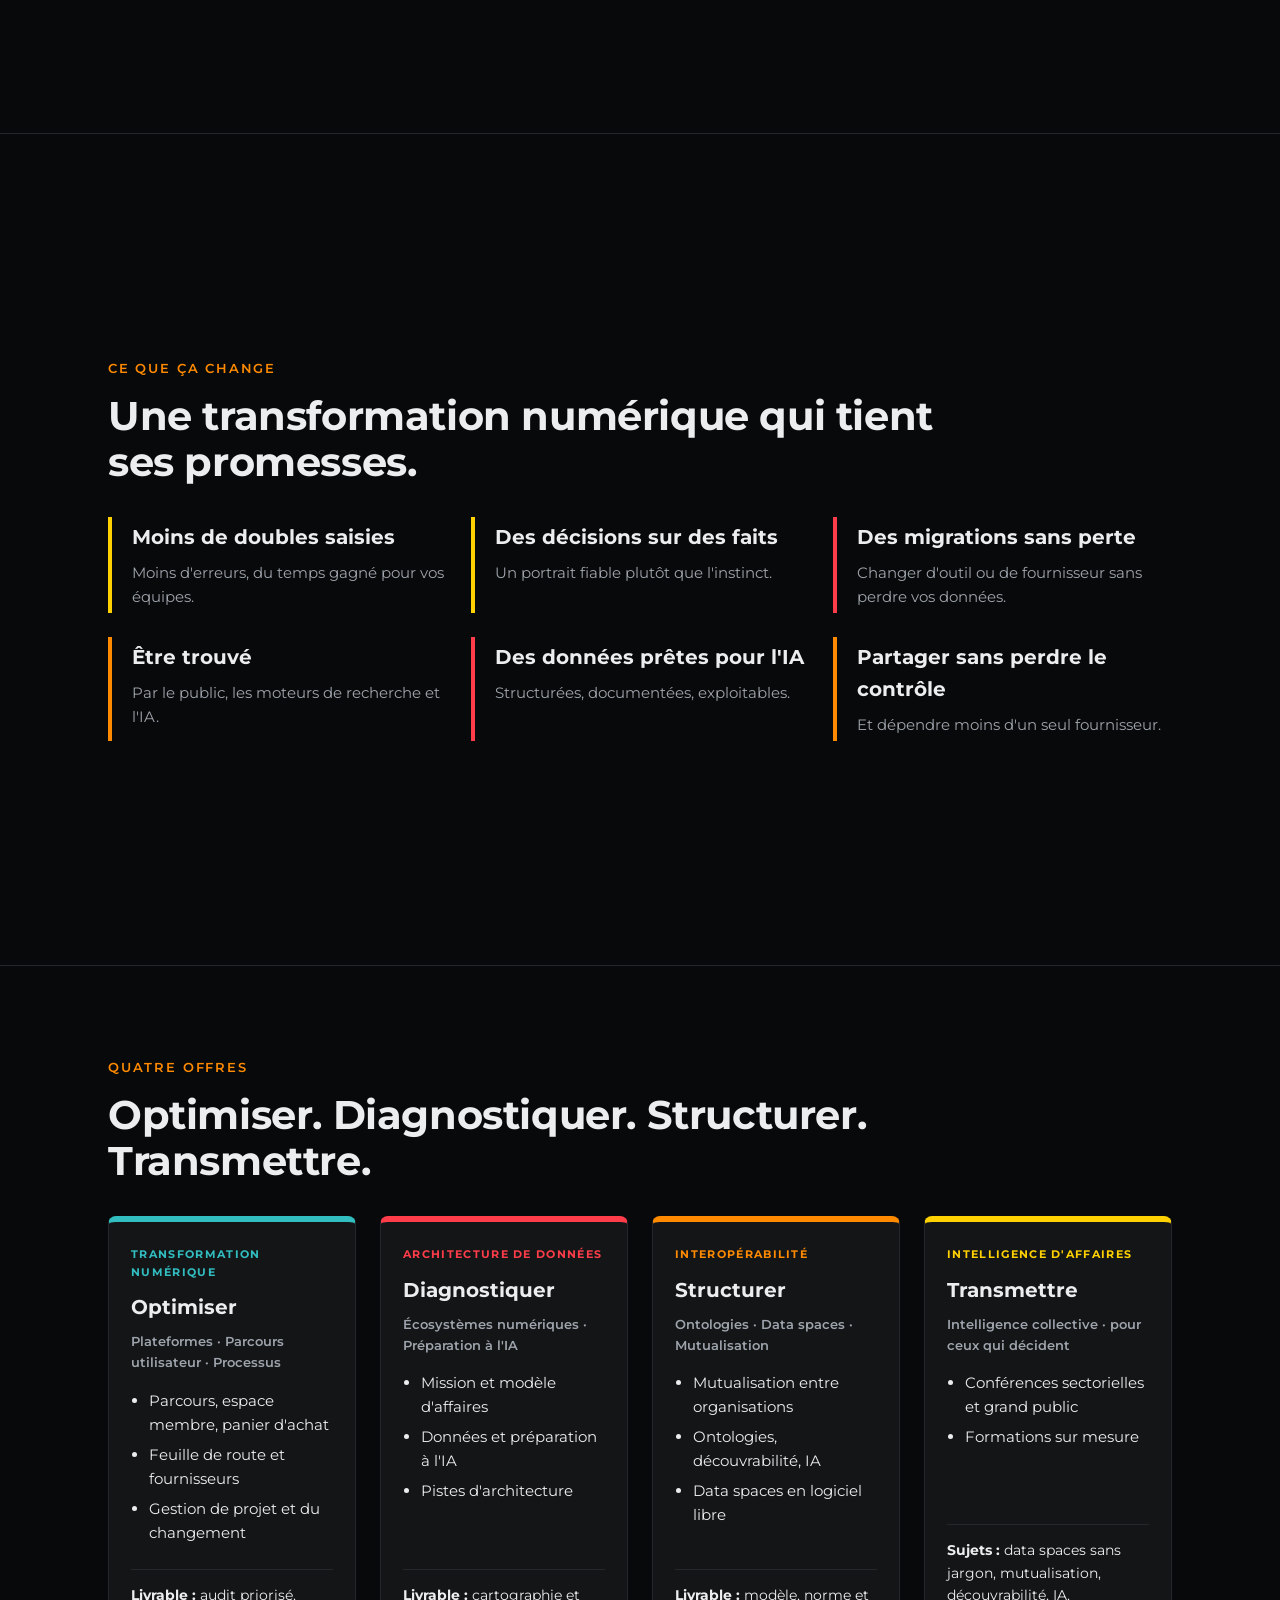
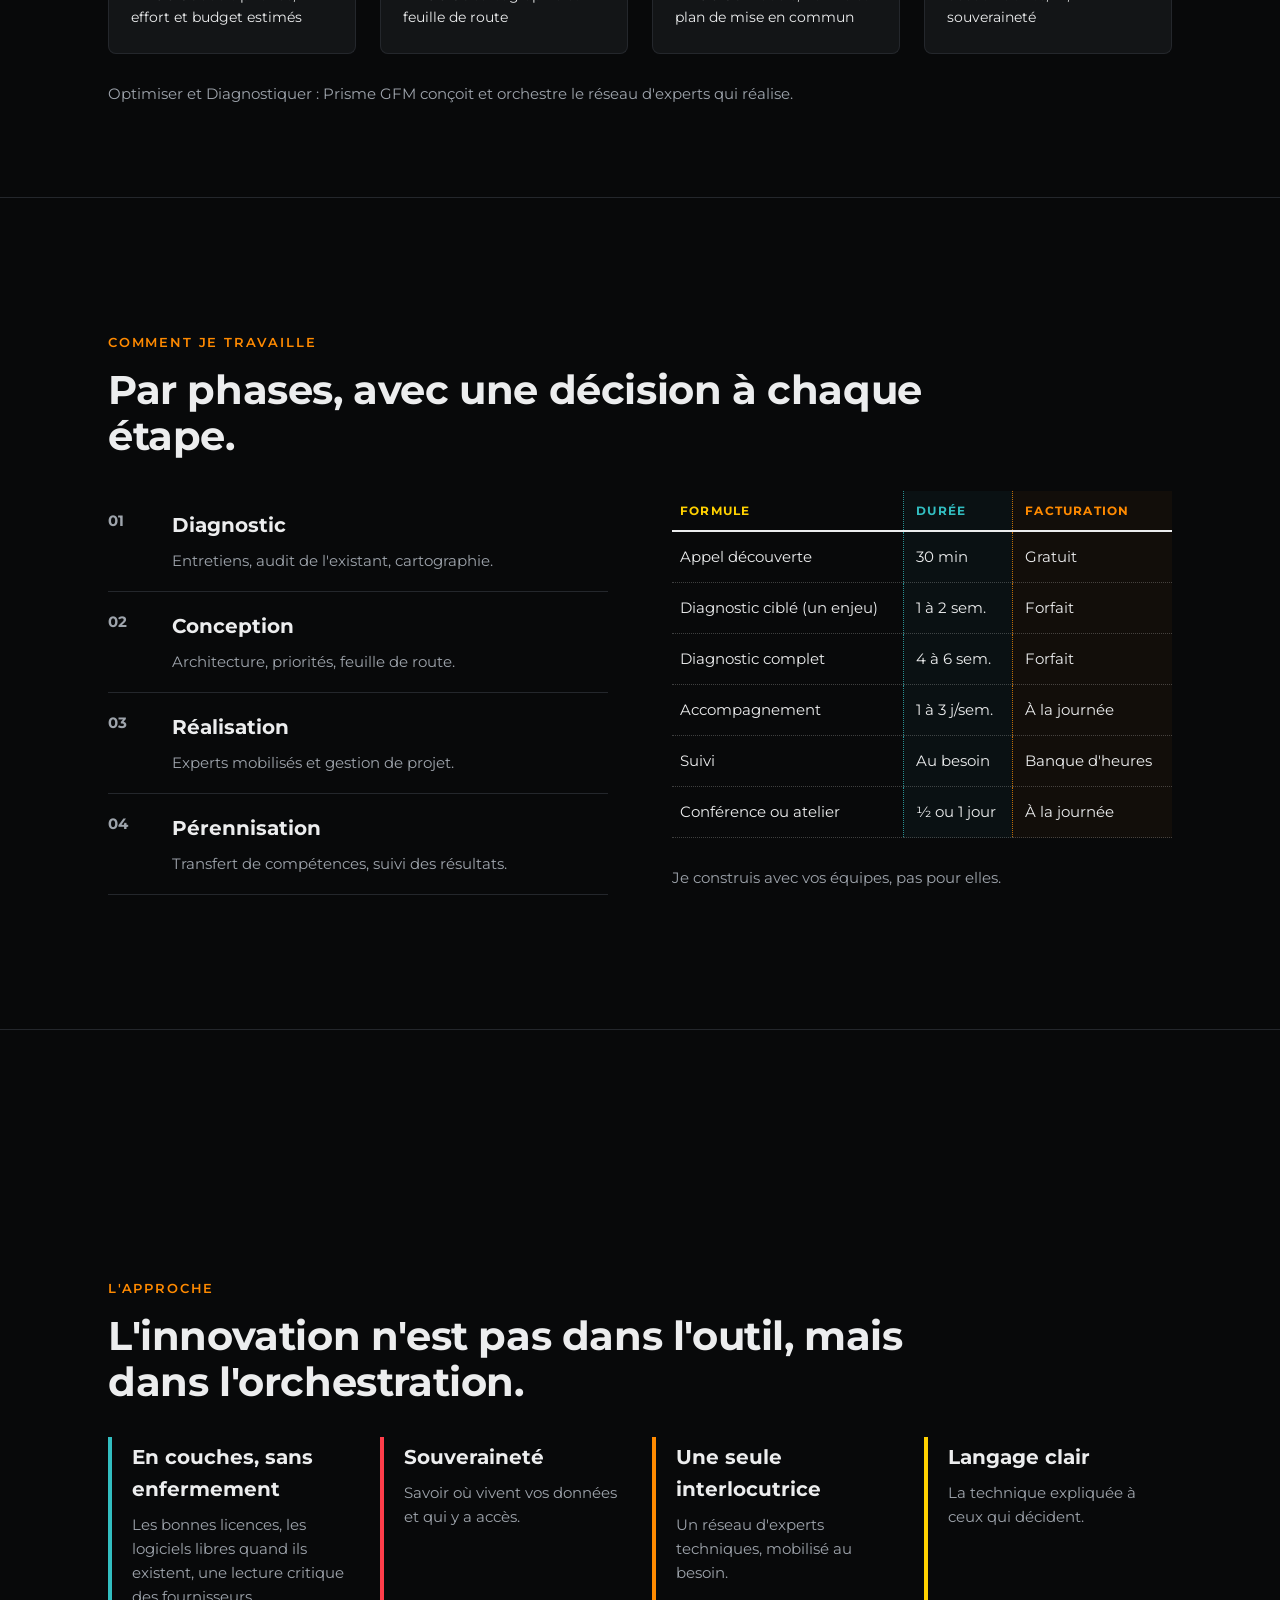
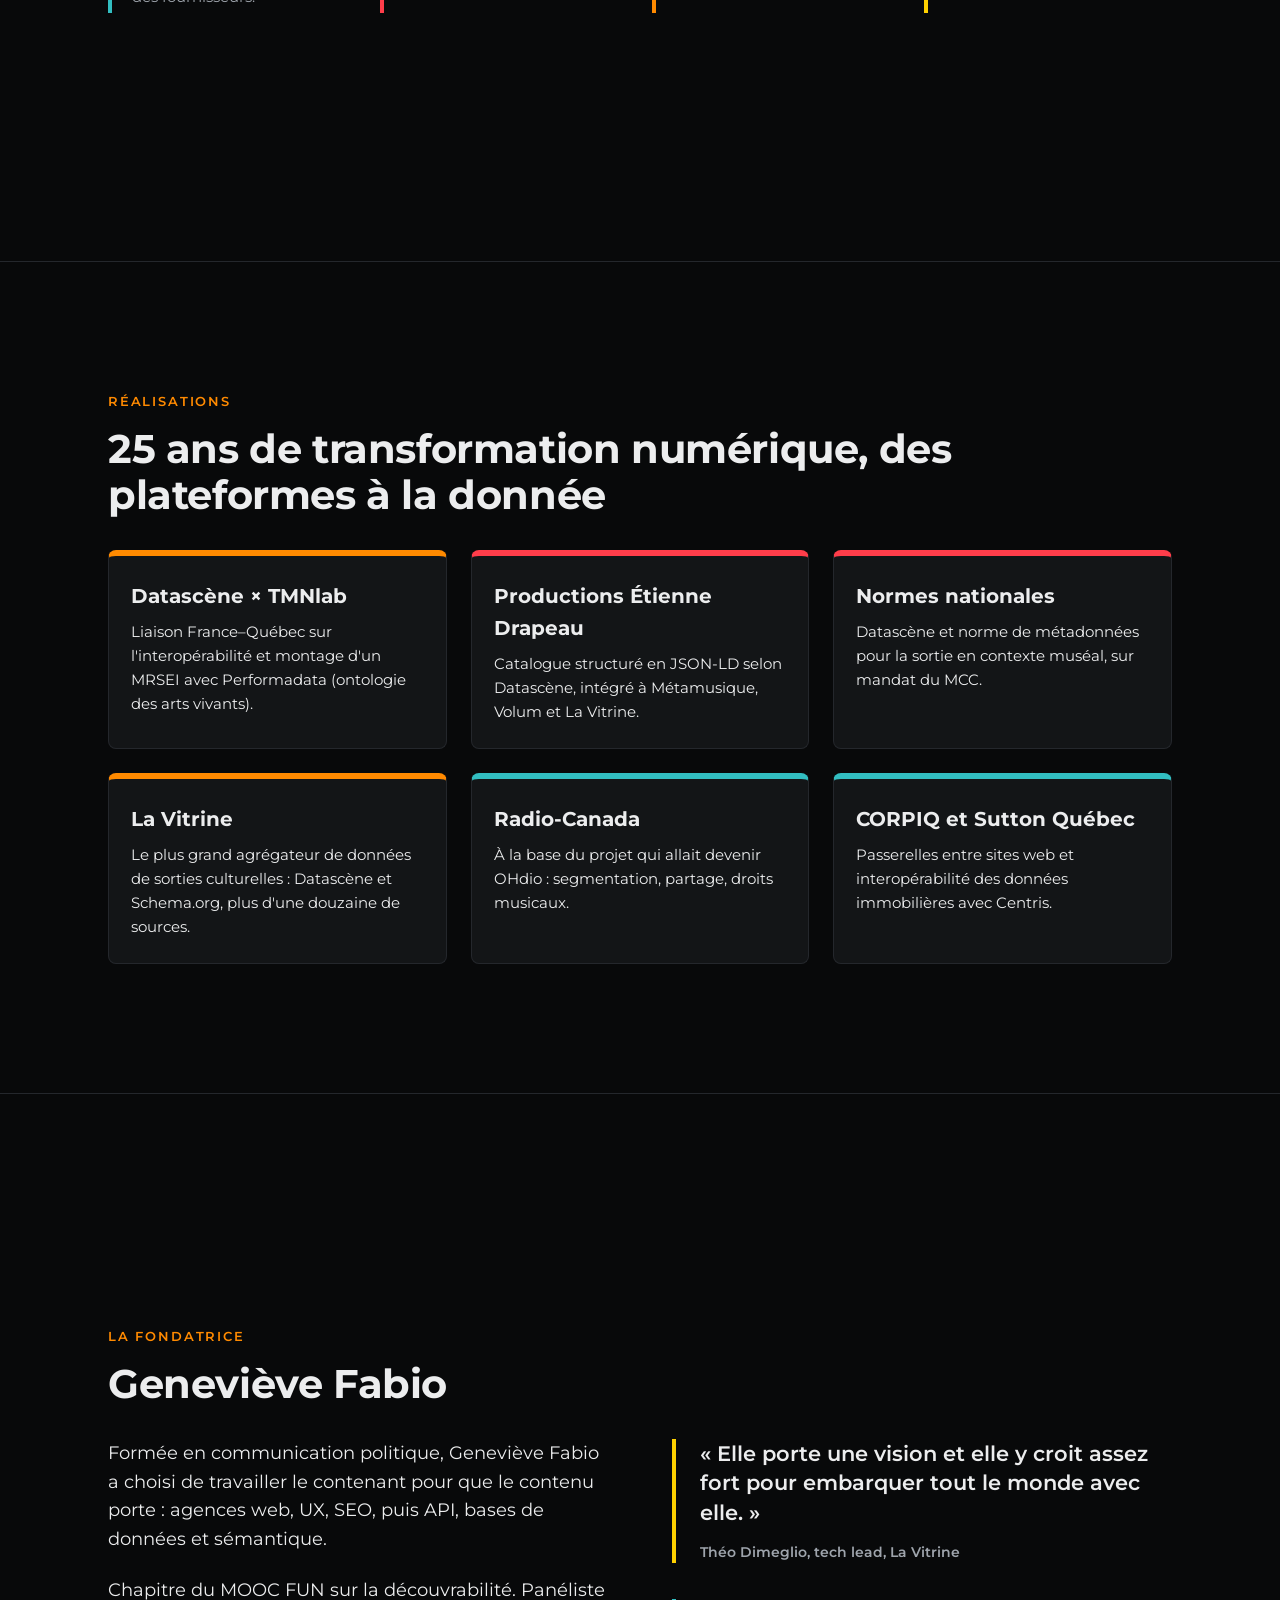
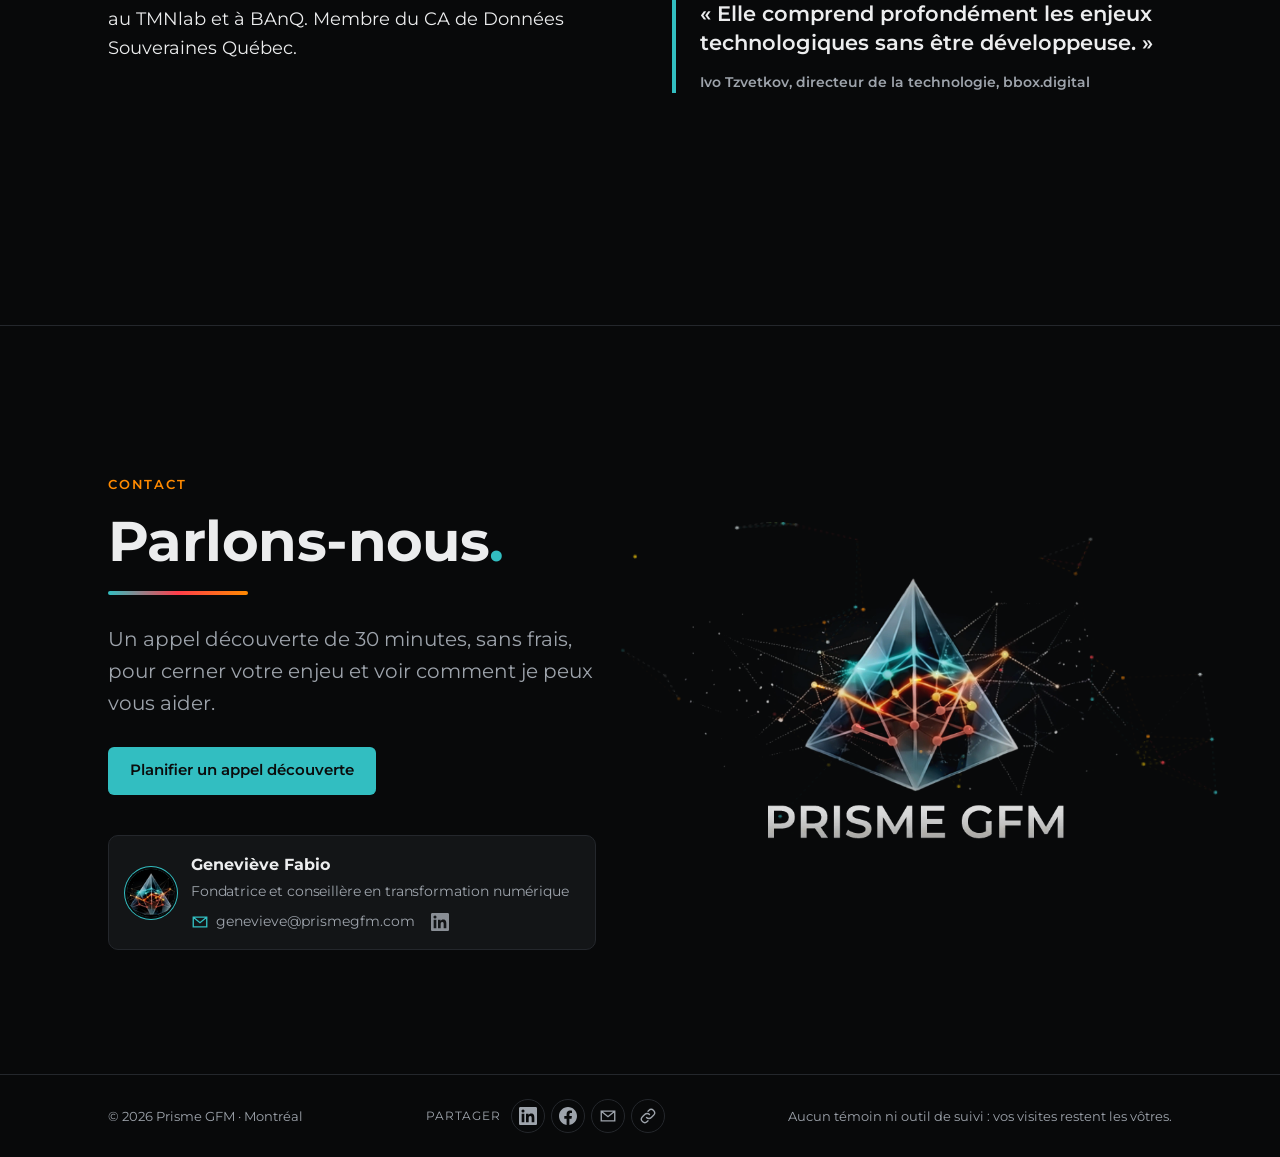
==== commit abc4e00b: "mage de partage, boutons de partage, mobile" ====
--- a/index.html
+++ b/index.html
@@ -34,7 +34,7 @@
 
 <link rel="preload" href="assets/fonts/montserrat-latin-700-normal.woff2" as="font" type="font/woff2" crossorigin>
 <link rel="stylesheet" href="assets/style.css">
-<script type="application/ld+json">{"@context": "https://schema.org", "@graph": [{"@type": "ProfessionalService", "@id": "https://prismegfm.com/#org", "name": "Prisme GFM", "url": "https://prismegfm.com/", "inLanguage": "fr-CA", "slogan": "La structure de l'illisible", "description": "Prisme GFM accompagne la transformation numérique des organisations : plateformes, parcours, processus et données. 25 ans d'expérience. Montréal.", "logo": "https://prismegfm.com/assets/logo.jpg", "image": "https://prismegfm.com/assets/og-fr.jpg", "email": "genevieve@prismegfm.com", "address": {"@type": "PostalAddress", "addressLocality": "Montréal", "addressRegion": "QC", "addressCountry": "CA"}, "areaServed": [{"@type": "AdministrativeArea", "name": "Québec"}, {"@type": "Country", "name": "Canada"}, {"@type": "Country", "name": "France"}], "knowsAbout": ["Transformation numérique", "Architecture de données", "Interopérabilité", "Intelligence d'affaires", "Data spaces", "Schema.org", "Ontologies", "Découvrabilité", "Logiciel libre"], "founder": {"@id": "https://prismegfm.com/#genevieve"}, "hasOfferCatalog": {"@type": "OfferCatalog", "name": "Quatre offres", "itemListElement": [{"@type": "Offer", "itemOffered": {"@type": "Service", "name": "Optimiser", "description": "Plateformes · Parcours utilisateur · Processus"}}, {"@type": "Offer", "itemOffered": {"@type": "Service", "name": "Diagnostiquer", "description": "Écosystèmes numériques · Préparation à l'IA"}}, {"@type": "Offer", "itemOffered": {"@type": "Service", "name": "Structurer", "description": "Ontologies · Data spaces · Mutualisation"}}, {"@type": "Offer", "itemOffered": {"@type": "Service", "name": "Transmettre", "description": "Intelligence collective · pour ceux qui décident"}}]}}, {"@type": "Person", "@id": "https://prismegfm.com/#genevieve", "name": "Geneviève Fabio", "jobTitle": "Fondatrice et conseillère en transformation numérique", "worksFor": {"@id": "https://prismegfm.com/#org"}, "email": "genevieve@prismegfm.com", "sameAs": ["https://www.linkedin.com/in/genevieve-fabio"]}]}</script>
+<script type="application/ld+json">{"@context": "https://schema.org", "@graph": [{"@type": "ProfessionalService", "@id": "https://prismegfm.com/#org", "name": "Prisme GFM", "url": "https://prismegfm.com/", "slogan": "La structure de l'illisible", "description": "Prisme GFM accompagne la transformation numérique des organisations : plateformes, parcours, processus et données. 25 ans d'expérience. Montréal.", "logo": "https://prismegfm.com/assets/logo.jpg", "image": "https://prismegfm.com/assets/og-fr.jpg", "email": "genevieve@prismegfm.com", "address": {"@type": "PostalAddress", "addressLocality": "Montréal", "addressRegion": "QC", "addressCountry": "CA"}, "areaServed": [{"@type": "AdministrativeArea", "name": "Québec"}, {"@type": "Country", "name": "Canada"}, {"@type": "Country", "name": "France"}], "knowsAbout": ["Transformation numérique", "Architecture de données", "Interopérabilité", "Intelligence d'affaires", "Data spaces", "Schema.org", "Ontologies", "Découvrabilité", "Logiciel libre"], "founder": {"@id": "https://prismegfm.com/#genevieve"}, "hasOfferCatalog": {"@type": "OfferCatalog", "name": "Quatre offres", "itemListElement": [{"@type": "Offer", "itemOffered": {"@type": "Service", "name": "Optimiser", "description": "Plateformes · Parcours utilisateur · Processus"}}, {"@type": "Offer", "itemOffered": {"@type": "Service", "name": "Diagnostiquer", "description": "Écosystèmes numériques · Préparation à l'IA"}}, {"@type": "Offer", "itemOffered": {"@type": "Service", "name": "Structurer", "description": "Ontologies · Data spaces · Mutualisation"}}, {"@type": "Offer", "itemOffered": {"@type": "Service", "name": "Transmettre", "description": "Intelligence collective · pour ceux qui décident"}}]}}, {"@type": "WebPage", "@id": "https://prismegfm.com/#webpage", "url": "https://prismegfm.com/", "name": "Prisme GFM — La structure de l'illisible", "description": "Prisme GFM accompagne la transformation numérique des organisations : plateformes, parcours, processus et données. 25 ans d'expérience. Montréal.", "inLanguage": "fr-CA", "about": {"@id": "https://prismegfm.com/#org"}, "author": {"@id": "https://prismegfm.com/#genevieve"}}, {"@type": "Person", "@id": "https://prismegfm.com/#genevieve", "name": "Geneviève Fabio", "jobTitle": "Fondatrice et conseillère en transformation numérique", "worksFor": {"@id": "https://prismegfm.com/#org"}, "email": "genevieve@prismegfm.com", "sameAs": ["https://www.linkedin.com/in/genevieve-fabio"]}]}</script>
 <script src="assets/hero.js" defer></script>
 <script src="assets/site.js" defer></script>
 </head>
@@ -42,7 +42,7 @@
 <header><div class="wrap">
 <a class="brand" href="#top"><img src="assets/mark.png" alt="" width="30" height="30"> PRISME GFM</a>
 <button class="burger" type="button" aria-label="Menu" aria-expanded="false" aria-controls="menu"><span></span><span></span><span></span></button>
-<nav id="menu"><a href="#offres">Offres</a><a href="#methode">Méthode</a><a href="#realisations">Réalisations</a><a href="#contact">Contact</a><a class="lang" href="en/" hreflang="en" lang="en">EN</a></nav>
+<nav id="menu"><a href="#offres">Offres</a><a href="#methode">Méthode</a><a href="#realisations">Réalisations</a><a href="#contact">Contact</a><a class="lang" href="en/" hreflang="en" lang="en">EN</a><div class="share share-menu" data-url="https://prismegfm.com/" data-title="Prisme GFM — La structure de l'illisible"><span class="share-label">Partager</span><a class="sh" target="_blank" rel="noopener" href="https://www.linkedin.com/sharing/share-offsite/?url=https%3A%2F%2Fprismegfm.com%2F" aria-label="LinkedIn" title="LinkedIn"><svg viewBox="0 0 24 24" width="18" height="18" aria-hidden="true"><path fill="currentColor" d="M20.45 20.45h-3.56v-5.57c0-1.33-.02-3.04-1.85-3.04-1.85 0-2.14 1.45-2.14 2.94v5.67H9.35V9h3.41v1.56h.05c.48-.9 1.64-1.85 3.37-1.85 3.6 0 4.27 2.37 4.27 5.46v6.28zM5.34 7.43a2.06 2.06 0 1 1 0-4.13 2.06 2.06 0 0 1 0 4.13zM7.12 20.45H3.56V9h3.56v11.45zM22.22 0H1.77C.79 0 0 .77 0 1.73v20.54C0 23.23.79 24 1.77 24h20.45c.98 0 1.78-.77 1.78-1.73V1.73C24 .77 23.2 0 22.22 0z"/></svg></a><a class="sh" target="_blank" rel="noopener" href="https://www.facebook.com/sharer/sharer.php?u=https%3A%2F%2Fprismegfm.com%2F" aria-label="Facebook" title="Facebook"><svg viewBox="0 0 24 24" width="18" height="18" aria-hidden="true"><path fill="currentColor" d="M24 12.07C24 5.4 18.63 0 12 0S0 5.4 0 12.07C0 18.1 4.39 23.1 10.13 24v-8.44H7.08v-3.49h3.05V9.41c0-3.02 1.79-4.69 4.53-4.69 1.31 0 2.68.23 2.68.23v2.97h-1.51c-1.49 0-1.96.93-1.96 1.89v2.26h3.33l-.53 3.49h-2.8V24C19.61 23.1 24 18.1 24 12.07z"/></svg></a><a class="sh" href="mailto:?subject=Prisme%20GFM%20%E2%80%94%20La%20structure%20de%20l%27illisible&amp;body=https%3A%2F%2Fprismegfm.com%2F" aria-label="Partager par courriel" title="Partager par courriel"><svg viewBox="0 0 24 24" width="18" height="18" aria-hidden="true"><path fill="none" stroke="currentColor" stroke-width="1.8" d="M3 5.5h18v13H3z M3.5 6l8.5 7 8.5-7"/></svg></a><button class="sh copy" type="button" aria-label="Copier le lien" title="Copier le lien" data-done="Lien copié"><svg viewBox="0 0 24 24" width="18" height="18" aria-hidden="true"><path fill="none" stroke="currentColor" stroke-width="1.8" stroke-linecap="round" d="M10 14a4.5 4.5 0 0 0 6.4 0l3-3a4.5 4.5 0 0 0-6.4-6.4l-1 1M14 10a4.5 4.5 0 0 0-6.4 0l-3 3a4.5 4.5 0 0 0 6.4 6.4l1-1"/></svg></button><button class="sh native" type="button" aria-label="Partager" title="Partager" hidden><svg viewBox="0 0 24 24" width="18" height="18" aria-hidden="true"><path fill="none" stroke="currentColor" stroke-width="1.8" stroke-linecap="round" stroke-linejoin="round" d="M12 3v12M7 8l5-5 5 5M5 13v7h14v-7"/></svg></button></div></nav>
 </div></header>
 
 <main id="top">
@@ -128,7 +128,7 @@
 </div></div>
 <div class="logo-stage"><img src="assets/logo.webp" alt="" width="750" height="498" loading="lazy"></div>
 </div>
-<footer><div class="wrap"><span>© 2026 Prisme GFM · Montréal</span><span>Aucun témoin ni outil de suivi :<br class="m"> vos visites restent les vôtres.</span></div></footer>
+<footer><div class="wrap"><span>© 2026 Prisme GFM · Montréal</span><div class="share" data-url="https://prismegfm.com/" data-title="Prisme GFM — La structure de l'illisible"><span class="share-label">Partager</span><a class="sh" target="_blank" rel="noopener" href="https://www.linkedin.com/sharing/share-offsite/?url=https%3A%2F%2Fprismegfm.com%2F" aria-label="LinkedIn" title="LinkedIn"><svg viewBox="0 0 24 24" width="18" height="18" aria-hidden="true"><path fill="currentColor" d="M20.45 20.45h-3.56v-5.57c0-1.33-.02-3.04-1.85-3.04-1.85 0-2.14 1.45-2.14 2.94v5.67H9.35V9h3.41v1.56h.05c.48-.9 1.64-1.85 3.37-1.85 3.6 0 4.27 2.37 4.27 5.46v6.28zM5.34 7.43a2.06 2.06 0 1 1 0-4.13 2.06 2.06 0 0 1 0 4.13zM7.12 20.45H3.56V9h3.56v11.45zM22.22 0H1.77C.79 0 0 .77 0 1.73v20.54C0 23.23.79 24 1.77 24h20.45c.98 0 1.78-.77 1.78-1.73V1.73C24 .77 23.2 0 22.22 0z"/></svg></a><a class="sh" target="_blank" rel="noopener" href="https://www.facebook.com/sharer/sharer.php?u=https%3A%2F%2Fprismegfm.com%2F" aria-label="Facebook" title="Facebook"><svg viewBox="0 0 24 24" width="18" height="18" aria-hidden="true"><path fill="currentColor" d="M24 12.07C24 5.4 18.63 0 12 0S0 5.4 0 12.07C0 18.1 4.39 23.1 10.13 24v-8.44H7.08v-3.49h3.05V9.41c0-3.02 1.79-4.69 4.53-4.69 1.31 0 2.68.23 2.68.23v2.97h-1.51c-1.49 0-1.96.93-1.96 1.89v2.26h3.33l-.53 3.49h-2.8V24C19.61 23.1 24 18.1 24 12.07z"/></svg></a><a class="sh" href="mailto:?subject=Prisme%20GFM%20%E2%80%94%20La%20structure%20de%20l%27illisible&amp;body=https%3A%2F%2Fprismegfm.com%2F" aria-label="Partager par courriel" title="Partager par courriel"><svg viewBox="0 0 24 24" width="18" height="18" aria-hidden="true"><path fill="none" stroke="currentColor" stroke-width="1.8" d="M3 5.5h18v13H3z M3.5 6l8.5 7 8.5-7"/></svg></a><button class="sh copy" type="button" aria-label="Copier le lien" title="Copier le lien" data-done="Lien copié"><svg viewBox="0 0 24 24" width="18" height="18" aria-hidden="true"><path fill="none" stroke="currentColor" stroke-width="1.8" stroke-linecap="round" d="M10 14a4.5 4.5 0 0 0 6.4 0l3-3a4.5 4.5 0 0 0-6.4-6.4l-1 1M14 10a4.5 4.5 0 0 0-6.4 0l-3 3a4.5 4.5 0 0 0 6.4 6.4l1-1"/></svg></button><button class="sh native" type="button" aria-label="Partager" title="Partager" hidden><svg viewBox="0 0 24 24" width="18" height="18" aria-hidden="true"><path fill="none" stroke="currentColor" stroke-width="1.8" stroke-linecap="round" stroke-linejoin="round" d="M12 3v12M7 8l5-5 5 5M5 13v7h14v-7"/></svg></button></div><span>Aucun témoin ni outil de suivi :<br class="m"> vos visites restent les vôtres.</span></div></footer>
 </section>
 </main>
 
--- a/assets/style.css
+++ b/assets/style.css
@@ -297,3 +297,41 @@
 @media(max-width:390px){#methode table td:nth-child(2){font-size:12.5px;padding-left:9px}}
 #methode td:nth-child(2){white-space:nowrap}
 @media(max-width:370px){#methode table td:nth-child(2){font-size:11.5px;padding-left:7px;padding-right:4px}}
+
+/* Partage */
+.share{display:flex;align-items:center;gap:6px}
+.share-label{font-size:12px;letter-spacing:.08em;text-transform:uppercase;color:var(--gris);margin-right:4px}
+.sh{display:inline-flex;align-items:center;justify-content:center;width:34px;height:34px;border-radius:50%;border:.5px solid var(--ligne);background:none;color:var(--gris);cursor:pointer;text-decoration:none;transition:color .2s,border-color .2s;position:relative}
+.sh:hover{color:var(--encre)}
+.share .sh:nth-of-type(1):hover{border-color:var(--bleu);color:var(--bleu)}
+.share .sh:nth-of-type(2):hover{border-color:var(--rouge);color:var(--rouge)}
+.share .sh:nth-of-type(3):hover{border-color:var(--orange);color:var(--orange)}
+.share .sh:nth-of-type(4):hover{border-color:var(--jaune);color:var(--jaune)}
+.sh.copy.ok::after{content:attr(data-done);position:absolute;bottom:42px;left:50%;transform:translateX(-50%);white-space:nowrap;font-size:12px;background:var(--carte);border:1px solid var(--ligne);color:var(--encre);padding:4px 8px;border-radius:4px}
+footer .wrap{align-items:center}
+.share-menu{display:none}
+@media(max-width:820px){
+ footer .share{display:none}
+ .share-menu{display:flex;flex-wrap:wrap;justify-content:center;gap:12px;margin-top:8px}
+ .share-menu .share-label{width:100%;text-align:center;margin:0 0 4px}
+ .share-menu .sh{width:44px;height:44px}
+ .share-menu .sh svg{width:20px;height:20px}
+}
+@media(min-width:821px){nav .share-menu{display:none}}
+.contact .share a.sh{border:.5px solid var(--ligne)}
+nav .share a.sh{display:inline-flex;color:var(--gris)}
+/* Accueil mobile resserré : tout tient dans un écran d'iPhone, axes compacts */
+@media(max-width:900px){
+ .hero{padding:8px 0 28px}
+ .hero .logo-stage.prism-only{width:80%;margin:0 auto}
+ .hero .wrap{gap:6px}
+ .hero .kicker{margin-bottom:8px;font-size:11px}
+ .hero h1{font-size:clamp(34px,10vw,42px);margin-bottom:14px}
+ .hero .lead{font-size:15px;line-height:1.5;margin-bottom:20px;max-width:340px}
+ .hero .btn{padding:12px 26px}
+ .hero .words{gap:4px;margin-top:18px}
+ .hero .words li{font-size:14px;letter-spacing:.05em}
+}
+@media(max-width:900px){.hero .logo-stage.prism-only{width:72%}.hero{padding-top:0}}
+@media(max-width:900px){.hero{align-items:flex-start;padding-top:10px}.hero .logo-stage.prism-only{width:82%}}
+footer .share .sh.native{display:none!important}
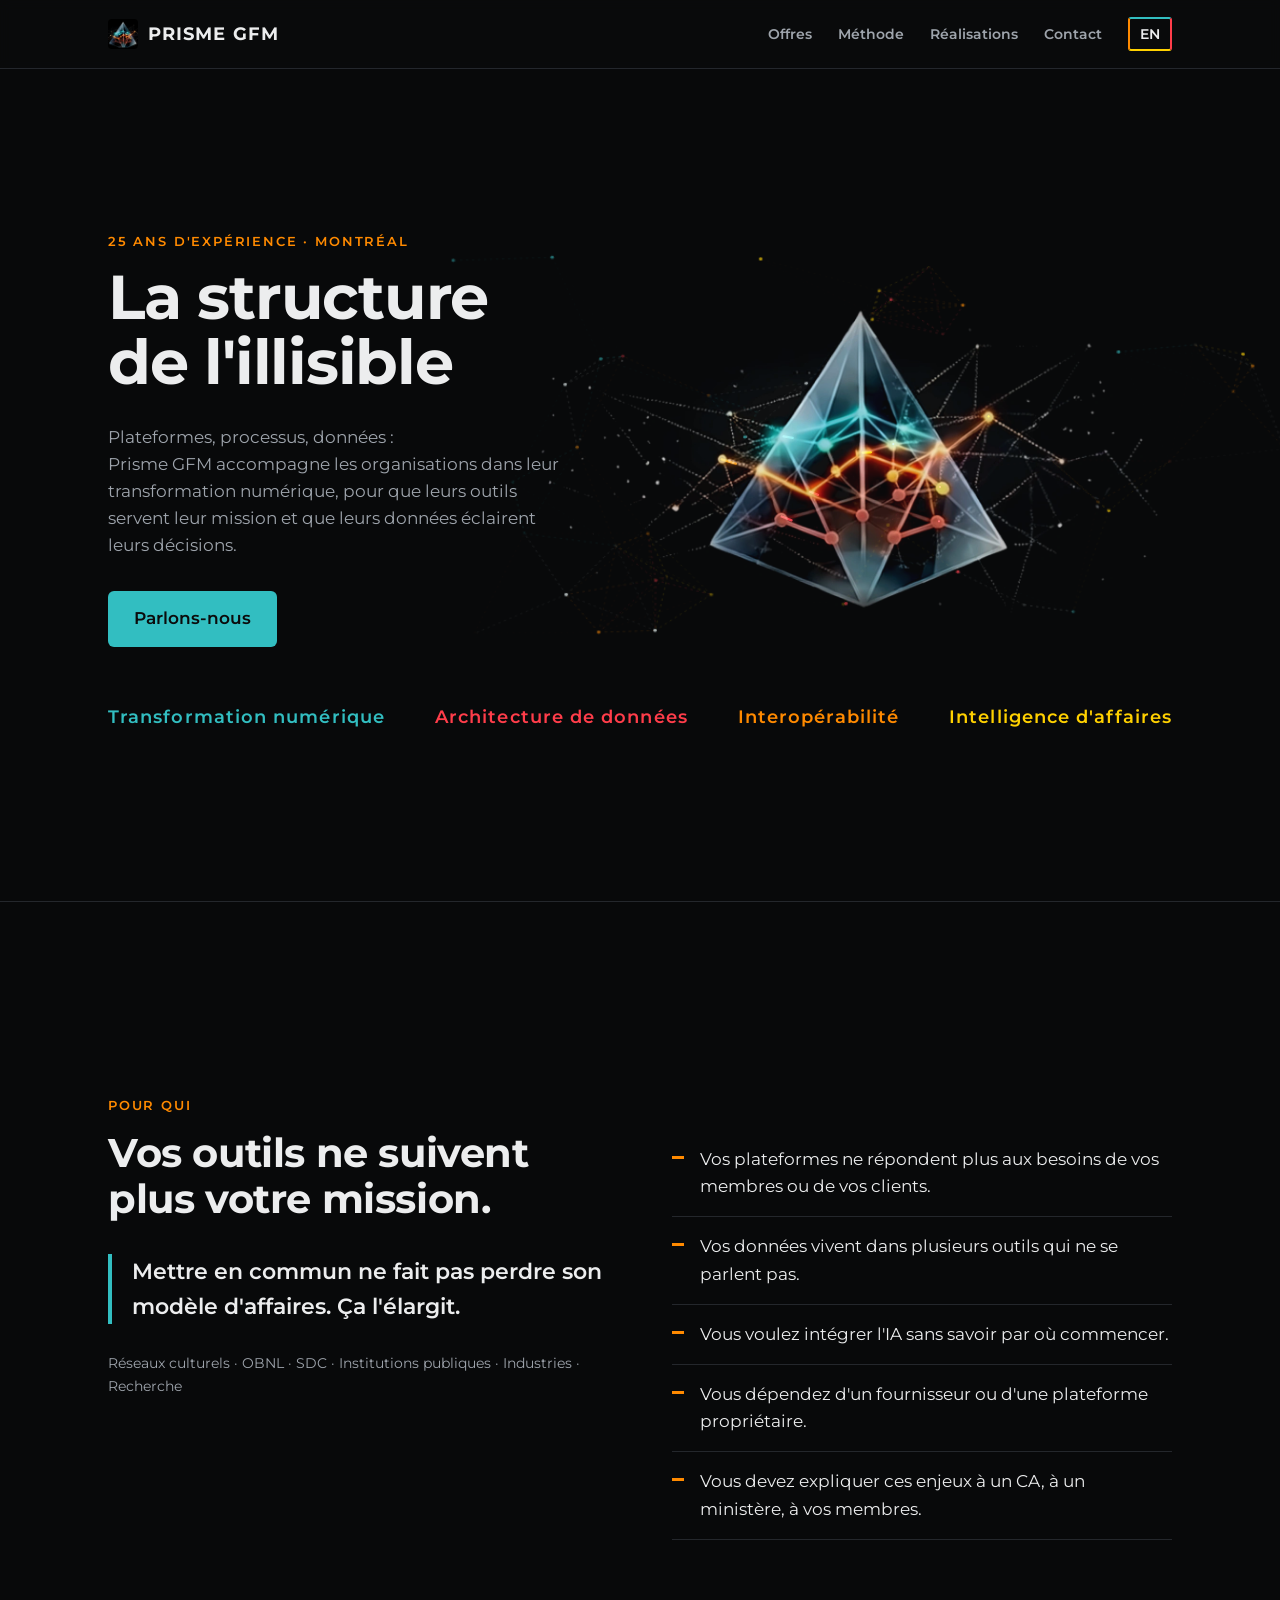
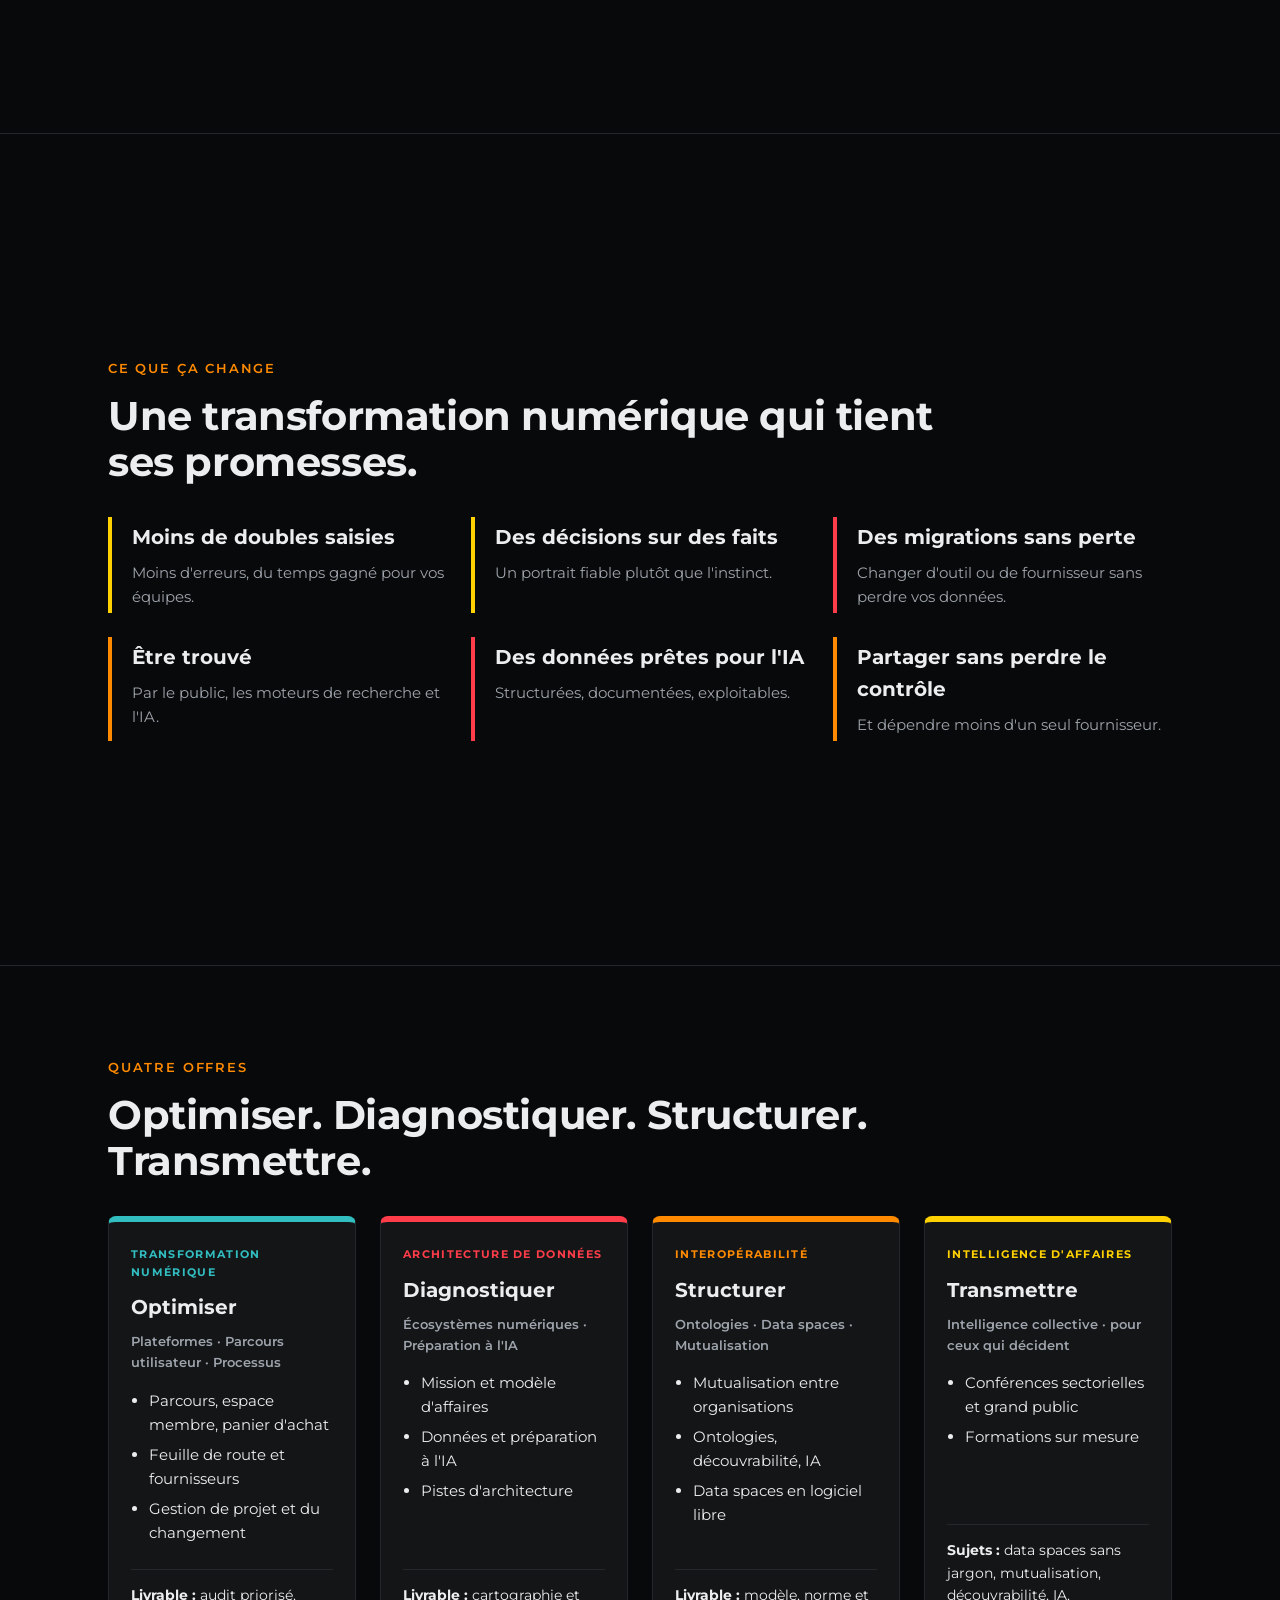
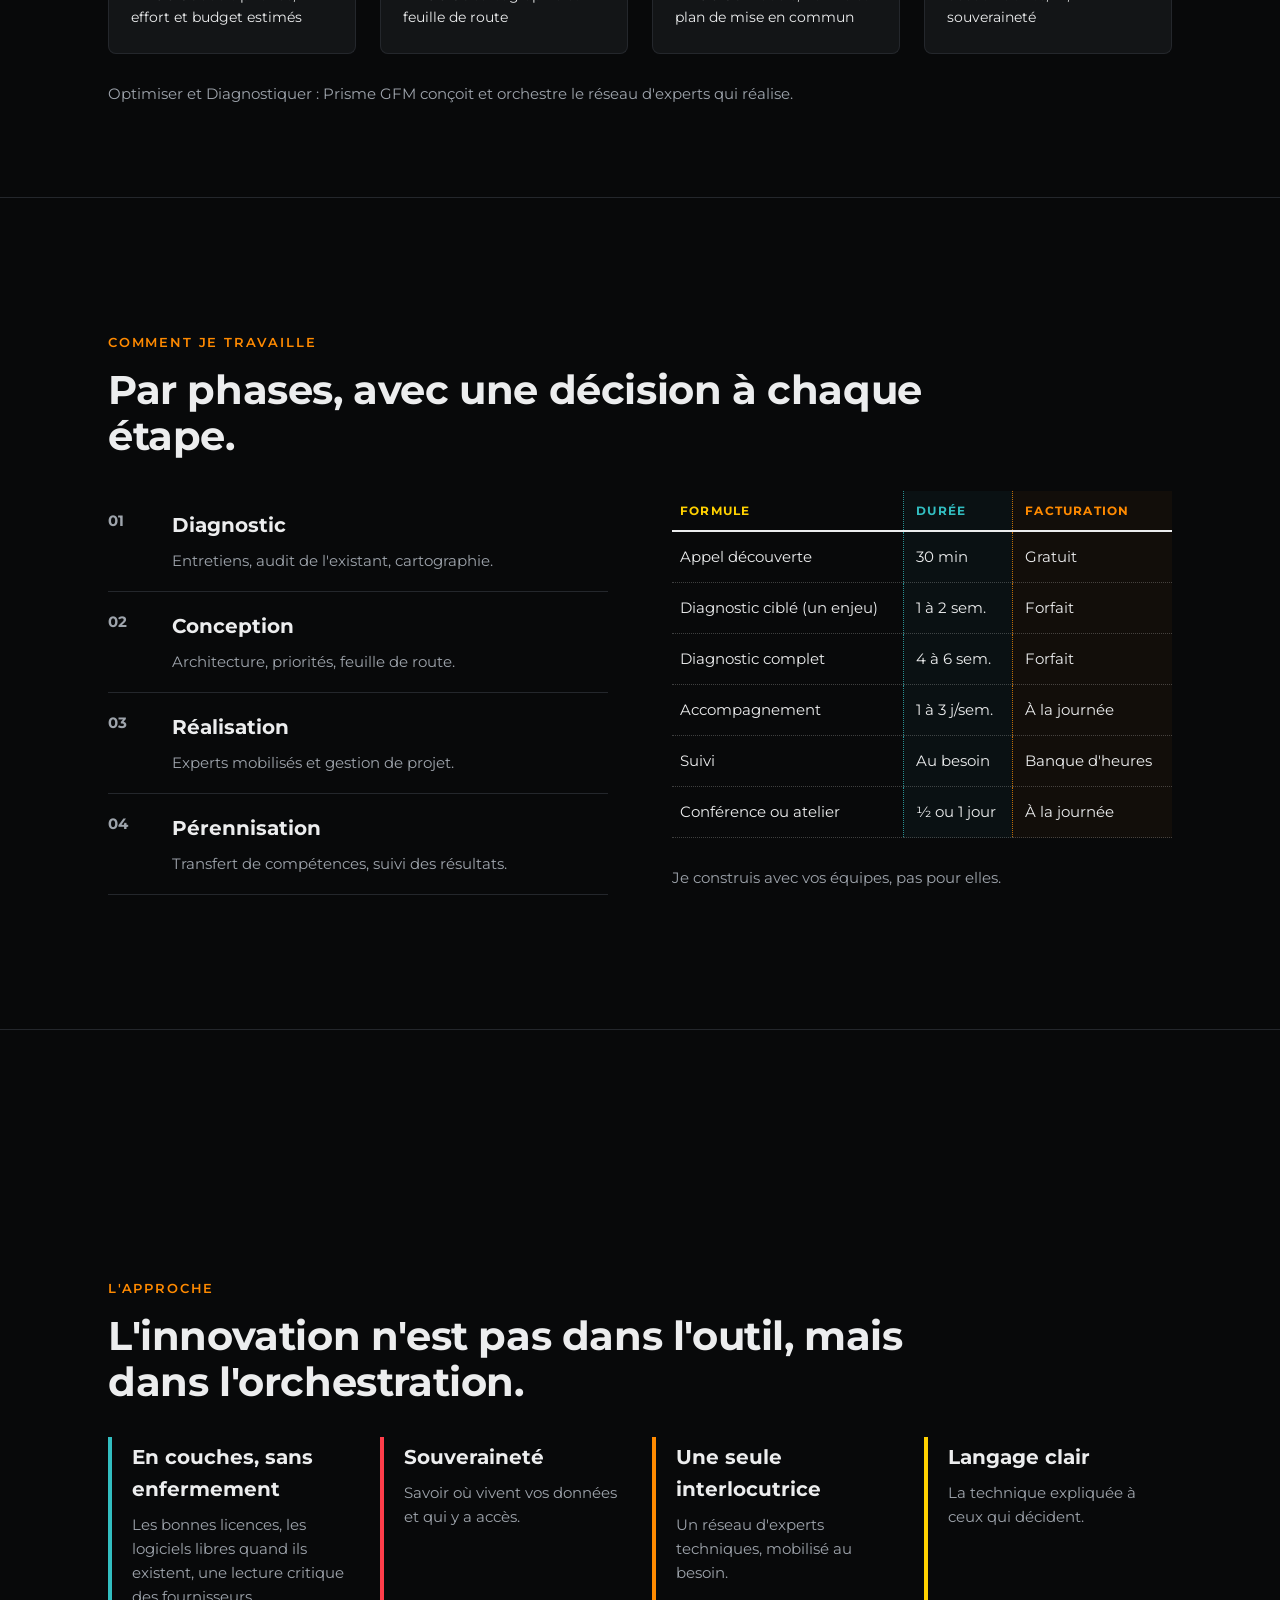
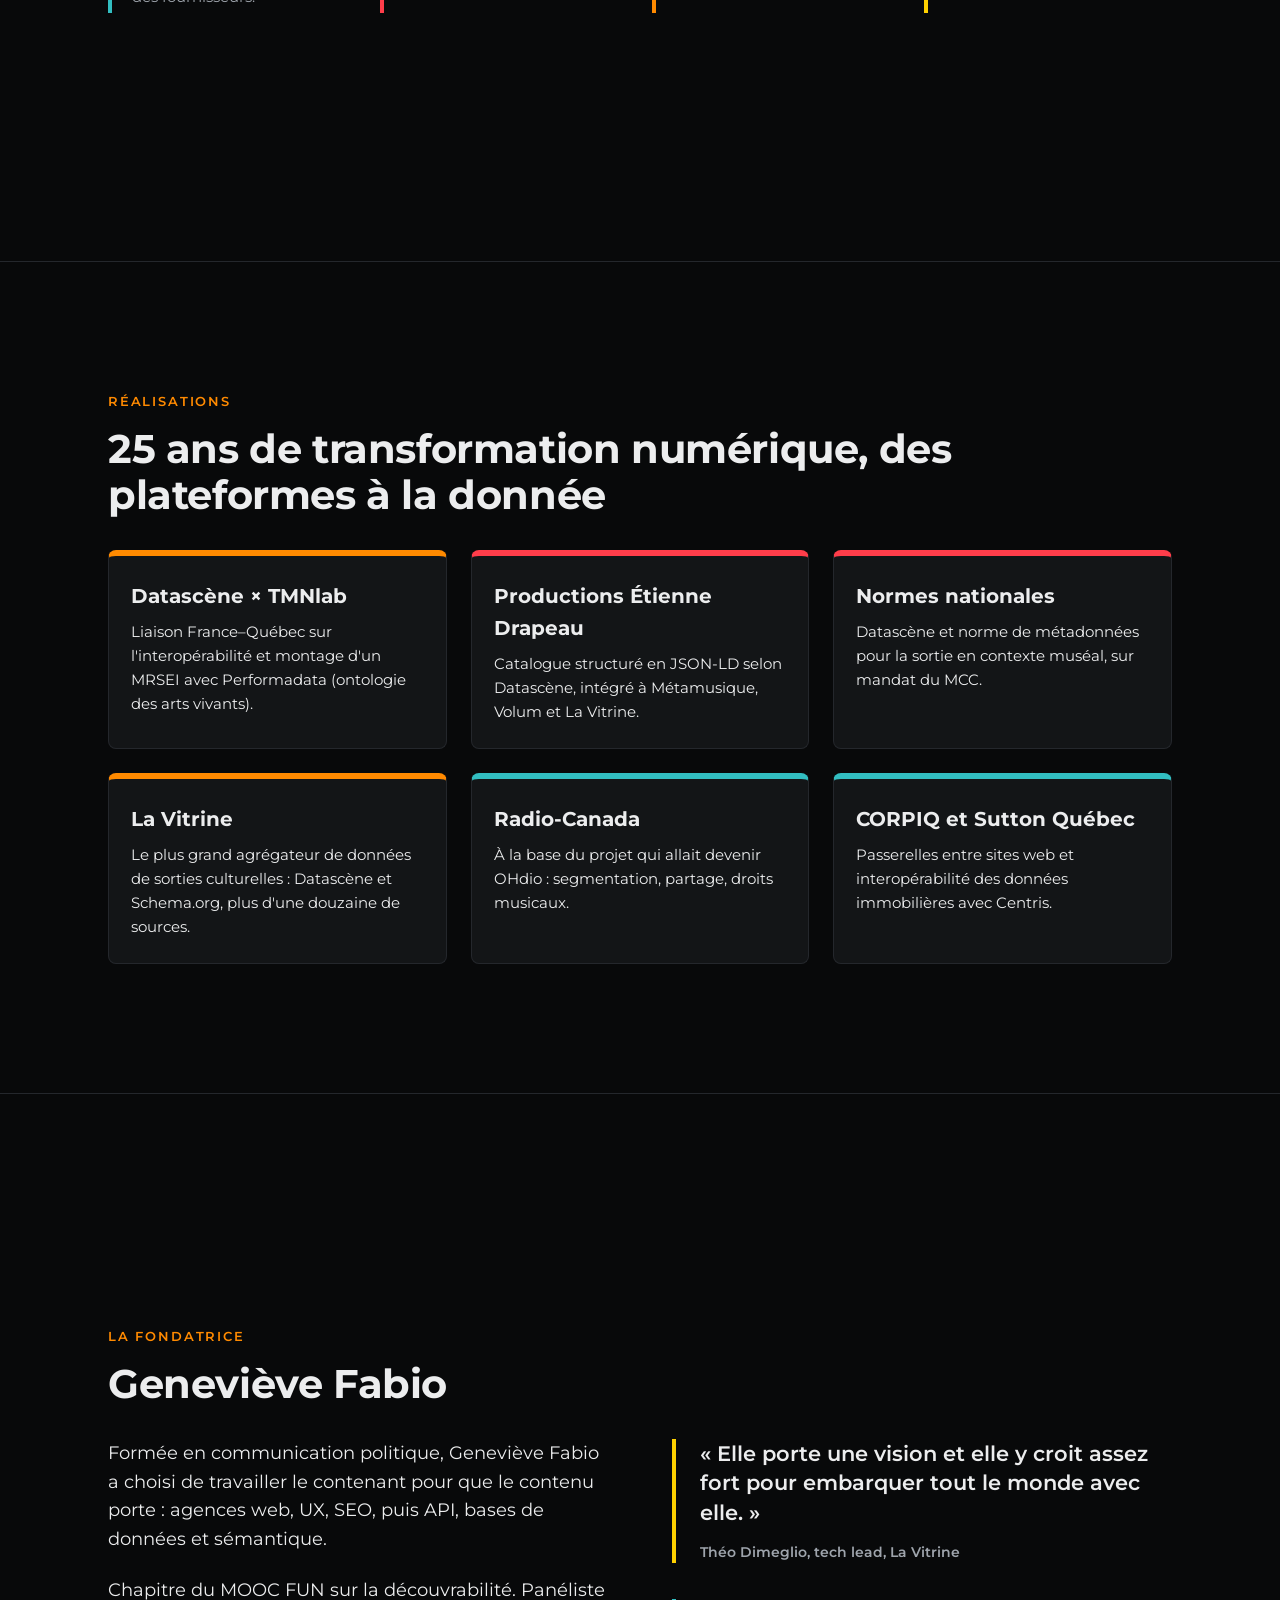
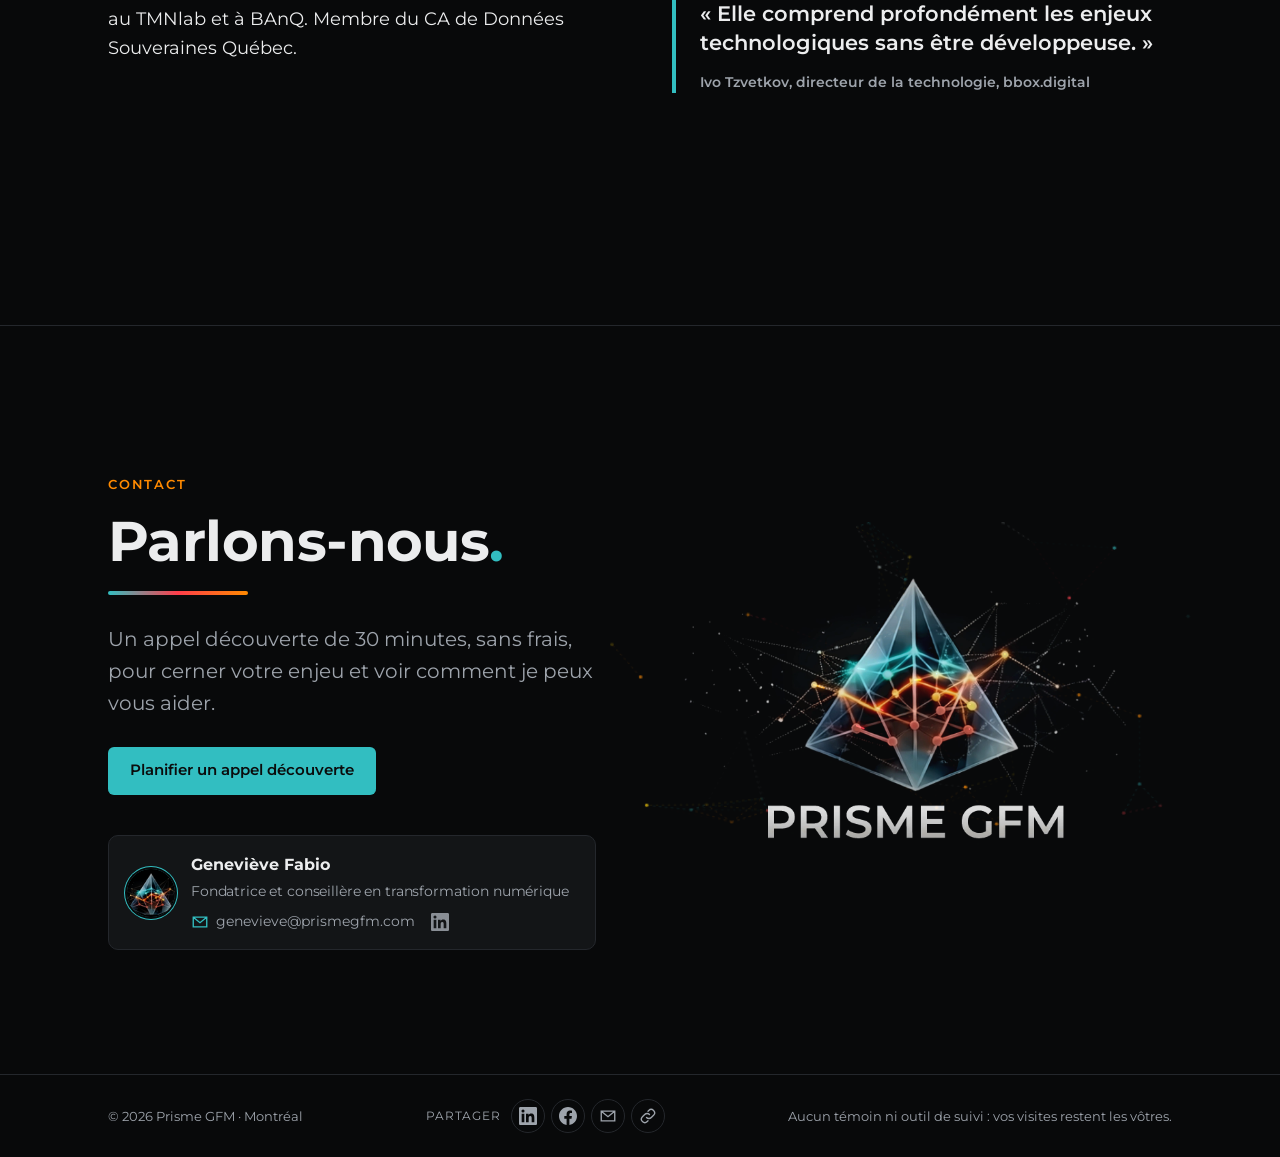
==== commit 04af1828: "Correctif cache (version des fichiers)" ====
--- a/index.html
+++ b/index.html
@@ -33,10 +33,10 @@
 <meta name="twitter:image" content="https://prismegfm.com/assets/og-fr.jpg">
 
 <link rel="preload" href="assets/fonts/montserrat-latin-700-normal.woff2" as="font" type="font/woff2" crossorigin>
-<link rel="stylesheet" href="assets/style.css">
+<link rel="stylesheet" href="assets/style.css?v=20261118b">
 <script type="application/ld+json">{"@context": "https://schema.org", "@graph": [{"@type": "ProfessionalService", "@id": "https://prismegfm.com/#org", "name": "Prisme GFM", "url": "https://prismegfm.com/", "slogan": "La structure de l'illisible", "description": "Prisme GFM accompagne la transformation numérique des organisations : plateformes, parcours, processus et données. 25 ans d'expérience. Montréal.", "logo": "https://prismegfm.com/assets/logo.jpg", "image": "https://prismegfm.com/assets/og-fr.jpg", "email": "genevieve@prismegfm.com", "address": {"@type": "PostalAddress", "addressLocality": "Montréal", "addressRegion": "QC", "addressCountry": "CA"}, "areaServed": [{"@type": "AdministrativeArea", "name": "Québec"}, {"@type": "Country", "name": "Canada"}, {"@type": "Country", "name": "France"}], "knowsAbout": ["Transformation numérique", "Architecture de données", "Interopérabilité", "Intelligence d'affaires", "Data spaces", "Schema.org", "Ontologies", "Découvrabilité", "Logiciel libre"], "founder": {"@id": "https://prismegfm.com/#genevieve"}, "hasOfferCatalog": {"@type": "OfferCatalog", "name": "Quatre offres", "itemListElement": [{"@type": "Offer", "itemOffered": {"@type": "Service", "name": "Optimiser", "description": "Plateformes · Parcours utilisateur · Processus"}}, {"@type": "Offer", "itemOffered": {"@type": "Service", "name": "Diagnostiquer", "description": "Écosystèmes numériques · Préparation à l'IA"}}, {"@type": "Offer", "itemOffered": {"@type": "Service", "name": "Structurer", "description": "Ontologies · Data spaces · Mutualisation"}}, {"@type": "Offer", "itemOffered": {"@type": "Service", "name": "Transmettre", "description": "Intelligence collective · pour ceux qui décident"}}]}}, {"@type": "WebPage", "@id": "https://prismegfm.com/#webpage", "url": "https://prismegfm.com/", "name": "Prisme GFM — La structure de l'illisible", "description": "Prisme GFM accompagne la transformation numérique des organisations : plateformes, parcours, processus et données. 25 ans d'expérience. Montréal.", "inLanguage": "fr-CA", "about": {"@id": "https://prismegfm.com/#org"}, "author": {"@id": "https://prismegfm.com/#genevieve"}}, {"@type": "Person", "@id": "https://prismegfm.com/#genevieve", "name": "Geneviève Fabio", "jobTitle": "Fondatrice et conseillère en transformation numérique", "worksFor": {"@id": "https://prismegfm.com/#org"}, "email": "genevieve@prismegfm.com", "sameAs": ["https://www.linkedin.com/in/genevieve-fabio"]}]}</script>
-<script src="assets/hero.js" defer></script>
-<script src="assets/site.js" defer></script>
+<script src="assets/hero.js?v=20261118b" defer></script>
+<script src="assets/site.js?v=20261118b" defer></script>
 </head>
 <body>
 <header><div class="wrap">
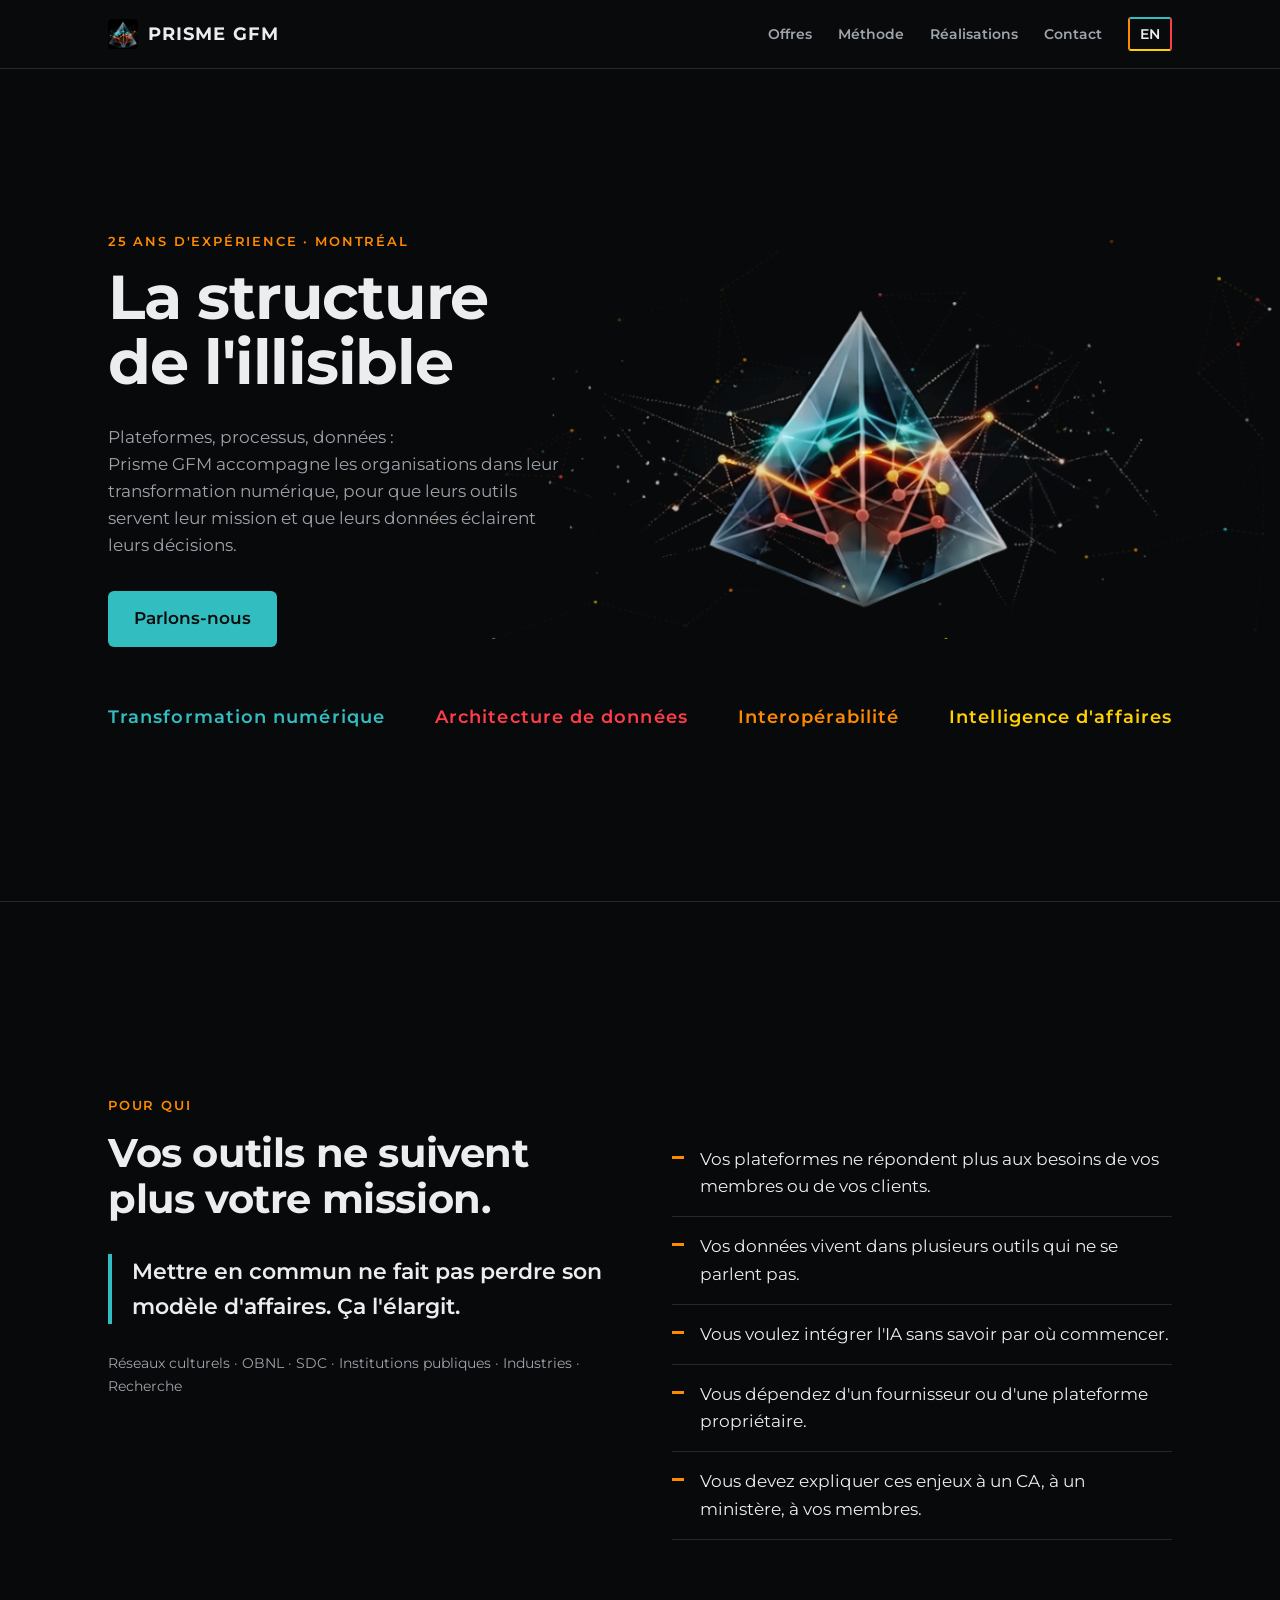
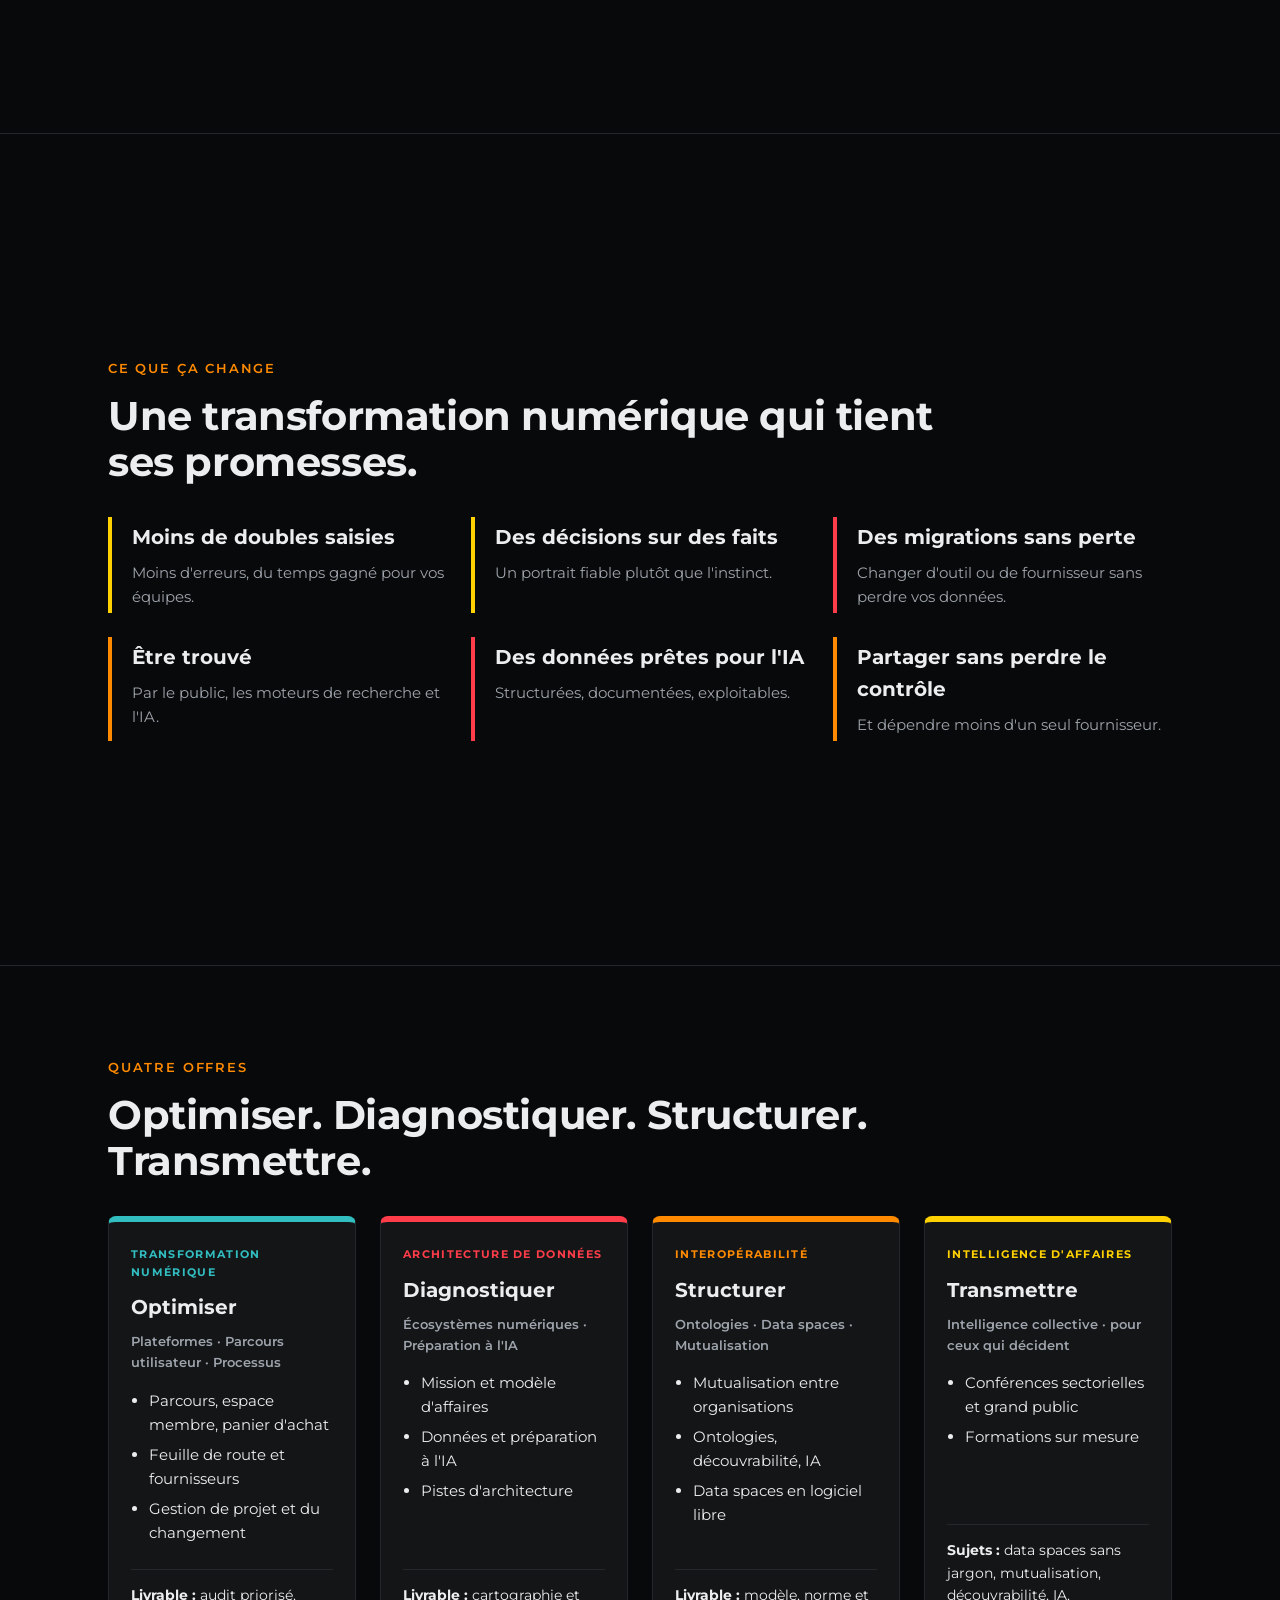
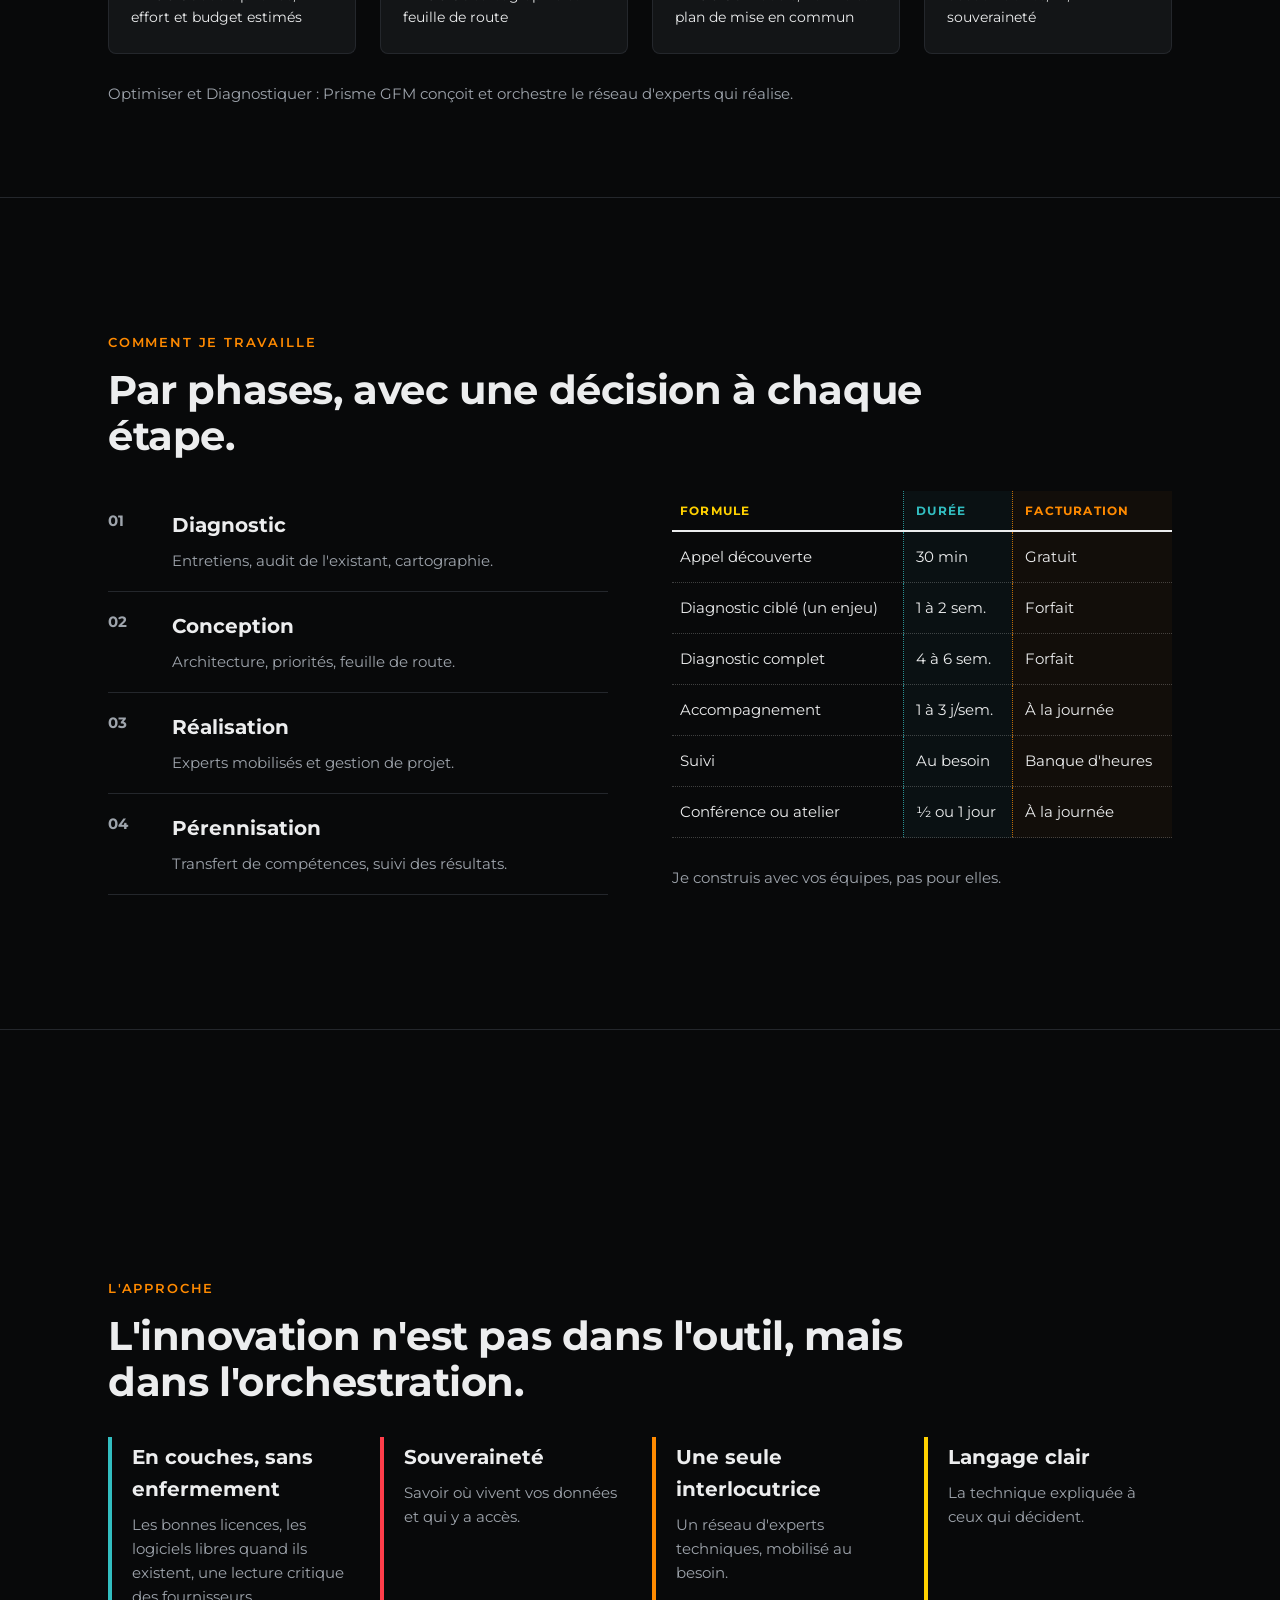
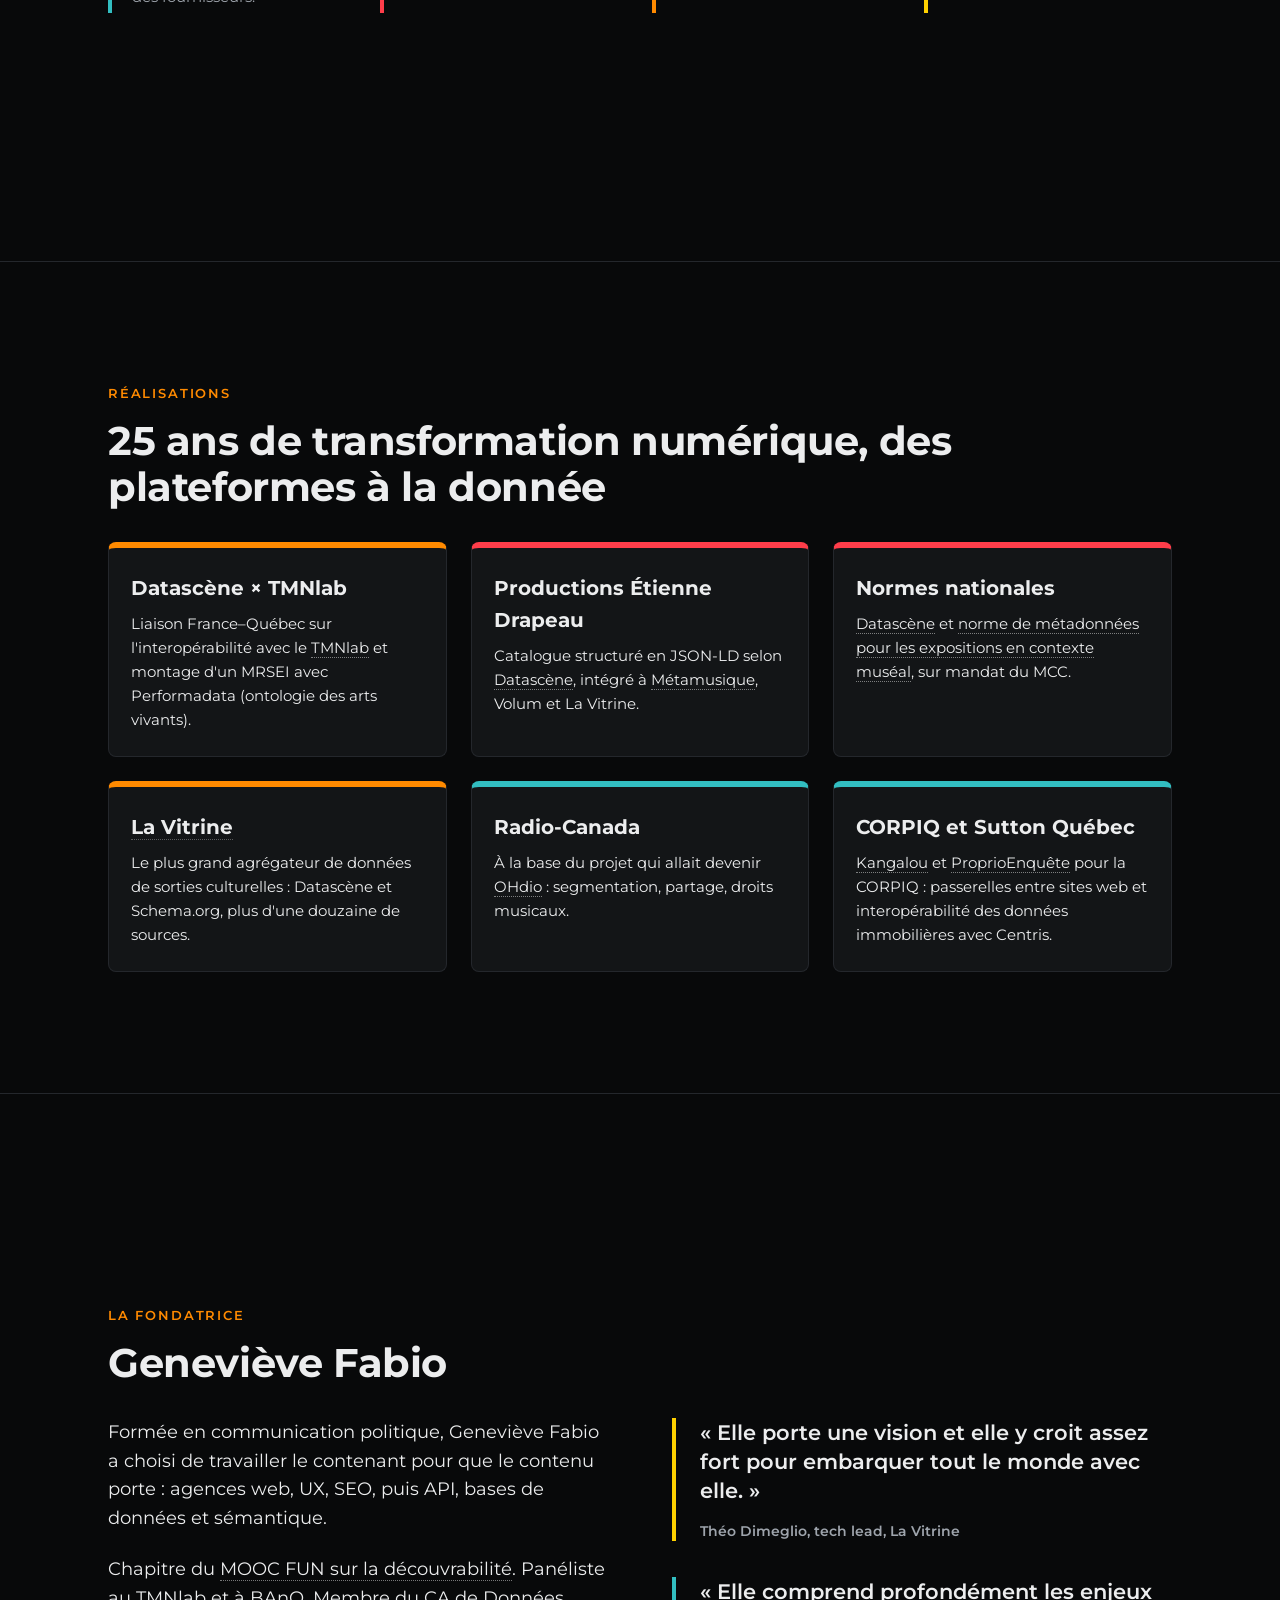
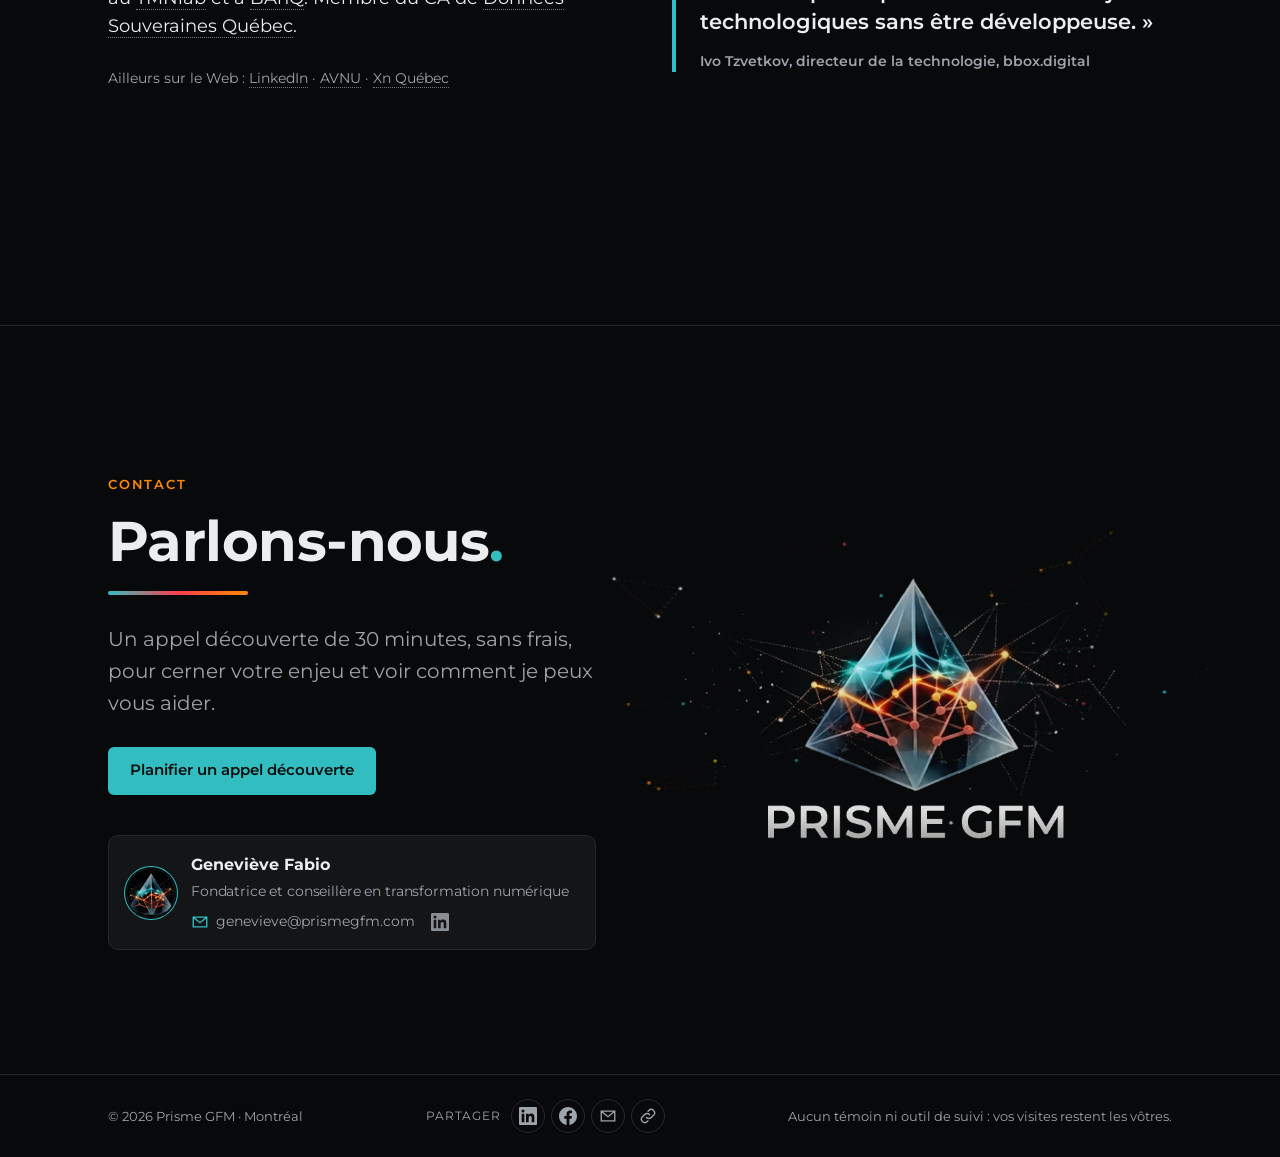
==== commit f513f8df: "Liens réalisations et plis mobiles" ====
--- a/index.html
+++ b/index.html
@@ -33,10 +33,10 @@
 <meta name="twitter:image" content="https://prismegfm.com/assets/og-fr.jpg">
 
 <link rel="preload" href="assets/fonts/montserrat-latin-700-normal.woff2" as="font" type="font/woff2" crossorigin>
-<link rel="stylesheet" href="assets/style.css?v=20261118b">
-<script type="application/ld+json">{"@context": "https://schema.org", "@graph": [{"@type": "ProfessionalService", "@id": "https://prismegfm.com/#org", "name": "Prisme GFM", "url": "https://prismegfm.com/", "slogan": "La structure de l'illisible", "description": "Prisme GFM accompagne la transformation numérique des organisations : plateformes, parcours, processus et données. 25 ans d'expérience. Montréal.", "logo": "https://prismegfm.com/assets/logo.jpg", "image": "https://prismegfm.com/assets/og-fr.jpg", "email": "genevieve@prismegfm.com", "address": {"@type": "PostalAddress", "addressLocality": "Montréal", "addressRegion": "QC", "addressCountry": "CA"}, "areaServed": [{"@type": "AdministrativeArea", "name": "Québec"}, {"@type": "Country", "name": "Canada"}, {"@type": "Country", "name": "France"}], "knowsAbout": ["Transformation numérique", "Architecture de données", "Interopérabilité", "Intelligence d'affaires", "Data spaces", "Schema.org", "Ontologies", "Découvrabilité", "Logiciel libre"], "founder": {"@id": "https://prismegfm.com/#genevieve"}, "hasOfferCatalog": {"@type": "OfferCatalog", "name": "Quatre offres", "itemListElement": [{"@type": "Offer", "itemOffered": {"@type": "Service", "name": "Optimiser", "description": "Plateformes · Parcours utilisateur · Processus"}}, {"@type": "Offer", "itemOffered": {"@type": "Service", "name": "Diagnostiquer", "description": "Écosystèmes numériques · Préparation à l'IA"}}, {"@type": "Offer", "itemOffered": {"@type": "Service", "name": "Structurer", "description": "Ontologies · Data spaces · Mutualisation"}}, {"@type": "Offer", "itemOffered": {"@type": "Service", "name": "Transmettre", "description": "Intelligence collective · pour ceux qui décident"}}]}}, {"@type": "WebPage", "@id": "https://prismegfm.com/#webpage", "url": "https://prismegfm.com/", "name": "Prisme GFM — La structure de l'illisible", "description": "Prisme GFM accompagne la transformation numérique des organisations : plateformes, parcours, processus et données. 25 ans d'expérience. Montréal.", "inLanguage": "fr-CA", "about": {"@id": "https://prismegfm.com/#org"}, "author": {"@id": "https://prismegfm.com/#genevieve"}}, {"@type": "Person", "@id": "https://prismegfm.com/#genevieve", "name": "Geneviève Fabio", "jobTitle": "Fondatrice et conseillère en transformation numérique", "worksFor": {"@id": "https://prismegfm.com/#org"}, "email": "genevieve@prismegfm.com", "sameAs": ["https://www.linkedin.com/in/genevieve-fabio"]}]}</script>
-<script src="assets/hero.js?v=20261118b" defer></script>
-<script src="assets/site.js?v=20261118b" defer></script>
+<link rel="stylesheet" href="assets/style.css?v=20261119a">
+<script type="application/ld+json">{"@context": "https://schema.org", "@graph": [{"@type": "ProfessionalService", "@id": "https://prismegfm.com/#org", "name": "Prisme GFM", "url": "https://prismegfm.com/", "slogan": "La structure de l'illisible", "description": "Prisme GFM accompagne la transformation numérique des organisations : plateformes, parcours, processus et données. 25 ans d'expérience. Montréal.", "logo": "https://prismegfm.com/assets/logo.jpg", "image": "https://prismegfm.com/assets/og-fr.jpg", "email": "genevieve@prismegfm.com", "address": {"@type": "PostalAddress", "addressLocality": "Montréal", "addressRegion": "QC", "addressCountry": "CA"}, "areaServed": [{"@type": "AdministrativeArea", "name": "Québec"}, {"@type": "Country", "name": "Canada"}, {"@type": "Country", "name": "France"}], "knowsAbout": ["Transformation numérique", "Architecture de données", "Interopérabilité", "Intelligence d'affaires", "Data spaces", "Schema.org", "Ontologies", "Découvrabilité", "Logiciel libre"], "founder": {"@id": "https://prismegfm.com/#genevieve"}, "hasOfferCatalog": {"@type": "OfferCatalog", "name": "Quatre offres", "itemListElement": [{"@type": "Offer", "itemOffered": {"@type": "Service", "name": "Optimiser", "description": "Plateformes · Parcours utilisateur · Processus"}}, {"@type": "Offer", "itemOffered": {"@type": "Service", "name": "Diagnostiquer", "description": "Écosystèmes numériques · Préparation à l'IA"}}, {"@type": "Offer", "itemOffered": {"@type": "Service", "name": "Structurer", "description": "Ontologies · Data spaces · Mutualisation"}}, {"@type": "Offer", "itemOffered": {"@type": "Service", "name": "Transmettre", "description": "Intelligence collective · pour ceux qui décident"}}]}}, {"@type": "WebPage", "@id": "https://prismegfm.com/#webpage", "url": "https://prismegfm.com/", "name": "Prisme GFM — La structure de l'illisible", "description": "Prisme GFM accompagne la transformation numérique des organisations : plateformes, parcours, processus et données. 25 ans d'expérience. Montréal.", "inLanguage": "fr-CA", "about": {"@id": "https://prismegfm.com/#org"}, "author": {"@id": "https://prismegfm.com/#genevieve"}}, {"@type": "Person", "@id": "https://prismegfm.com/#genevieve", "name": "Geneviève Fabio", "jobTitle": "Fondatrice et conseillère en transformation numérique", "worksFor": {"@id": "https://prismegfm.com/#org"}, "email": "genevieve@prismegfm.com", "memberOf": {"@type": "Organization", "name": "Données Souveraines Québec", "url": "https://www.donneessouveraines.quebec/"}, "sameAs": ["https://www.linkedin.com/in/genevieve-fabio", "https://avnu.ca/personnes/genevieve-fabio", "https://www.xnquebec.co/membres/genevieve-fabio/"]}]}</script>
+<script src="assets/hero.js?v=20261119a" defer></script>
+<script src="assets/site.js?v=20261119a" defer></script>
 </head>
 <body>
 <header><div class="wrap">
@@ -97,14 +97,14 @@
 <section id="realisations"><div class="wrap">
 <p class="kicker">Réalisations</p>
 <h2>25 ans de transformation numérique, des plateformes à la donnée</h2>
-<div class="grid g3"><div class="card o"><h3>Datascène × TMNlab</h3><p style="font-size:15px">Liaison France–Québec sur l'interopérabilité et montage d'un MRSEI avec Performadata (ontologie des arts vivants).</p></div><div class="card r"><h3>Productions Étienne Drapeau</h3><p style="font-size:15px">Catalogue structuré en JSON-LD selon Datascène, intégré à Métamusique, Volum et La Vitrine.</p></div><div class="card r"><h3>Normes nationales</h3><p style="font-size:15px">Datascène et norme de métadonnées pour la sortie en contexte muséal, sur mandat du MCC.</p></div><div class="card o"><h3>La Vitrine</h3><p style="font-size:15px">Le plus grand agrégateur de données de sorties culturelles : Datascène et Schema.org, plus d'une douzaine de sources.</p></div><div class="card b"><h3>Radio-Canada</h3><p style="font-size:15px">À la base du projet qui allait devenir OHdio : segmentation, partage, droits musicaux.</p></div><div class="card b"><h3>CORPIQ et Sutton Québec</h3><p style="font-size:15px">Passerelles entre sites web et interopérabilité des données immobilières avec Centris.</p></div></div>
+<div class="grid g3"><div class="card o"><h3>Datascène × TMNlab</h3><p style="font-size:15px">Liaison France–Québec sur l'interopérabilité avec le <a class='ext' href='https://www.tmnlab.com/2025/11/06/restitution-rencontre-tmnlab-x-snum-donnee-spectacle-vivant/' target='_blank' rel='noopener'>TMNlab</a> et montage d'un MRSEI avec Performadata (ontologie des arts vivants).</p></div><div class="card r"><h3>Productions Étienne Drapeau</h3><p style="font-size:15px">Catalogue structuré en JSON-LD selon <a class='ext' href='https://www.datascene.ca/a-propos' target='_blank' rel='noopener'>Datascène</a>, intégré à <a class='ext' href='https://metamusique.ca' target='_blank' rel='noopener'>Métamusique</a>, Volum et La Vitrine.</p></div><div class="card r"><h3>Normes nationales</h3><p style="font-size:15px"><a class='ext' href='https://www.datascene.ca/a-propos' target='_blank' rel='noopener'>Datascène</a> et <a class='ext' href='https://www.musees.qc.ca/ressources/publications/53642-norme-de-metadonnees-pour-les-expositions-en-contexte-museal-2025/' target='_blank' rel='noopener'>norme de métadonnées pour les expositions en contexte muséal</a>, sur mandat du MCC.</p></div><div class="card o"><h3><a class='ext' href='https://www.lavitrine.com/fr/espace-pro' target='_blank' rel='noopener'>La Vitrine</a></h3><p style="font-size:15px">Le plus grand agrégateur de données de sorties culturelles : Datascène et Schema.org, plus d'une douzaine de sources.</p></div><div class="card b"><h3>Radio-Canada</h3><p style="font-size:15px">À la base du projet qui allait devenir <a class='ext' href='https://ici.radio-canada.ca/ohdio' target='_blank' rel='noopener'>OHdio</a> : segmentation, partage, droits musicaux.</p></div><div class="card b"><h3>CORPIQ et Sutton Québec</h3><p style="font-size:15px"><a class='ext' href='https://www.kangalou.com/fr/' target='_blank' rel='noopener'>Kangalou</a> et <a class='ext' href='https://proprioenquete.com/fr/accueil/' target='_blank' rel='noopener'>ProprioEnquête</a> pour la CORPIQ : passerelles entre sites web et interopérabilité des données immobilières avec Centris.</p></div></div>
 </div></section>
 
 <section id="fondatrice"><div class="wrap">
 <p class="kicker">La fondatrice</p>
 <h2>Geneviève Fabio</h2>
 <div class="split">
-<div><p class="bio">Formée en communication politique, Geneviève Fabio a choisi de travailler le contenant pour que le contenu porte : agences web, UX, SEO, puis API, bases de données et sémantique.</p><p class="bio">Chapitre du MOOC FUN sur la découvrabilité. Panéliste au TMNlab et à BAnQ. Membre du CA de Données Souveraines Québec.</p></div>
+<div><p class="bio">Formée en communication politique, Geneviève Fabio a choisi de travailler le contenant pour que le contenu porte : agences web, UX, SEO, puis API, bases de données et sémantique.</p><p class="bio">Chapitre du <a class='ext' href='https://www.fun-mooc.fr/fr/cours/rendre-visibles-vos-contenus-culturels-les-cles-de-la-decouvrabilite/' target='_blank' rel='noopener'>MOOC FUN sur la découvrabilité</a>. Panéliste au <a class='ext' href='https://www.tmnlab.com/2025/11/06/restitution-rencontre-tmnlab-x-snum-donnee-spectacle-vivant/' target='_blank' rel='noopener'>TMNlab</a> et à <a class='ext' href='https://www.banq.qc.ca/evenements/decouvrabilite-innovation-2025/' target='_blank' rel='noopener'>BAnQ</a>. Membre du CA de <a class='ext' href='https://www.donneessouveraines.quebec/publications/Communiqu%C3%A9%2022-09-2026' target='_blank' rel='noopener'>Données Souveraines Québec</a>.</p><p class="bio"><span class='profiles'>Ailleurs sur le Web : <a class='ext' href='https://www.linkedin.com/in/genevieve-fabio' target='_blank' rel='noopener'>LinkedIn</a> · <a class='ext' href='https://avnu.ca/personnes/genevieve-fabio' target='_blank' rel='noopener'>AVNU</a> · <a class='ext' href='https://www.xnquebec.co/membres/genevieve-fabio/' target='_blank' rel='noopener'>Xn Québec</a></span></p></div>
 <div class="quotes"><blockquote>« Elle porte une vision et elle y croit assez fort pour embarquer tout le monde avec elle. »<cite>Théo Dimeglio, tech lead, La Vitrine</cite></blockquote>
 <blockquote class="q2">« Elle comprend profondément les enjeux technologiques sans être développeuse. »<cite>Ivo Tzvetkov, directeur de la technologie, bbox.digital</cite></blockquote></div>
 </div></div></section>
--- a/assets/style.css
+++ b/assets/style.css
@@ -335,3 +335,14 @@
 @media(max-width:900px){.hero .logo-stage.prism-only{width:72%}.hero{padding-top:0}}
 @media(max-width:900px){.hero{align-items:flex-start;padding-top:10px}.hero .logo-stage.prism-only{width:82%}}
 footer .share .sh.native{display:none!important}
+/* Mobile : les plis couvrent tout l'écran, même sous la barre flottante de Safari (sauf Contact, qui doit montrer son pied de page) */
+@media(max-width:900px){
+ section:not(.contact){min-height:calc(100vh - 68px);min-height:calc(100lvh - 68px)}
+}
+
+/* Liens vers les réalisations et mentions */
+a.ext{color:inherit;text-decoration:none;border-bottom:1px dotted rgba(255,255,255,.45);transition:color .2s,border-color .2s}
+a.ext:hover{color:var(--bleu);border-bottom-color:var(--bleu)}
+.card h3 a.ext{border-bottom-color:rgba(255,255,255,.3)}
+
+.profiles{font-size:14px;color:var(--gris)}
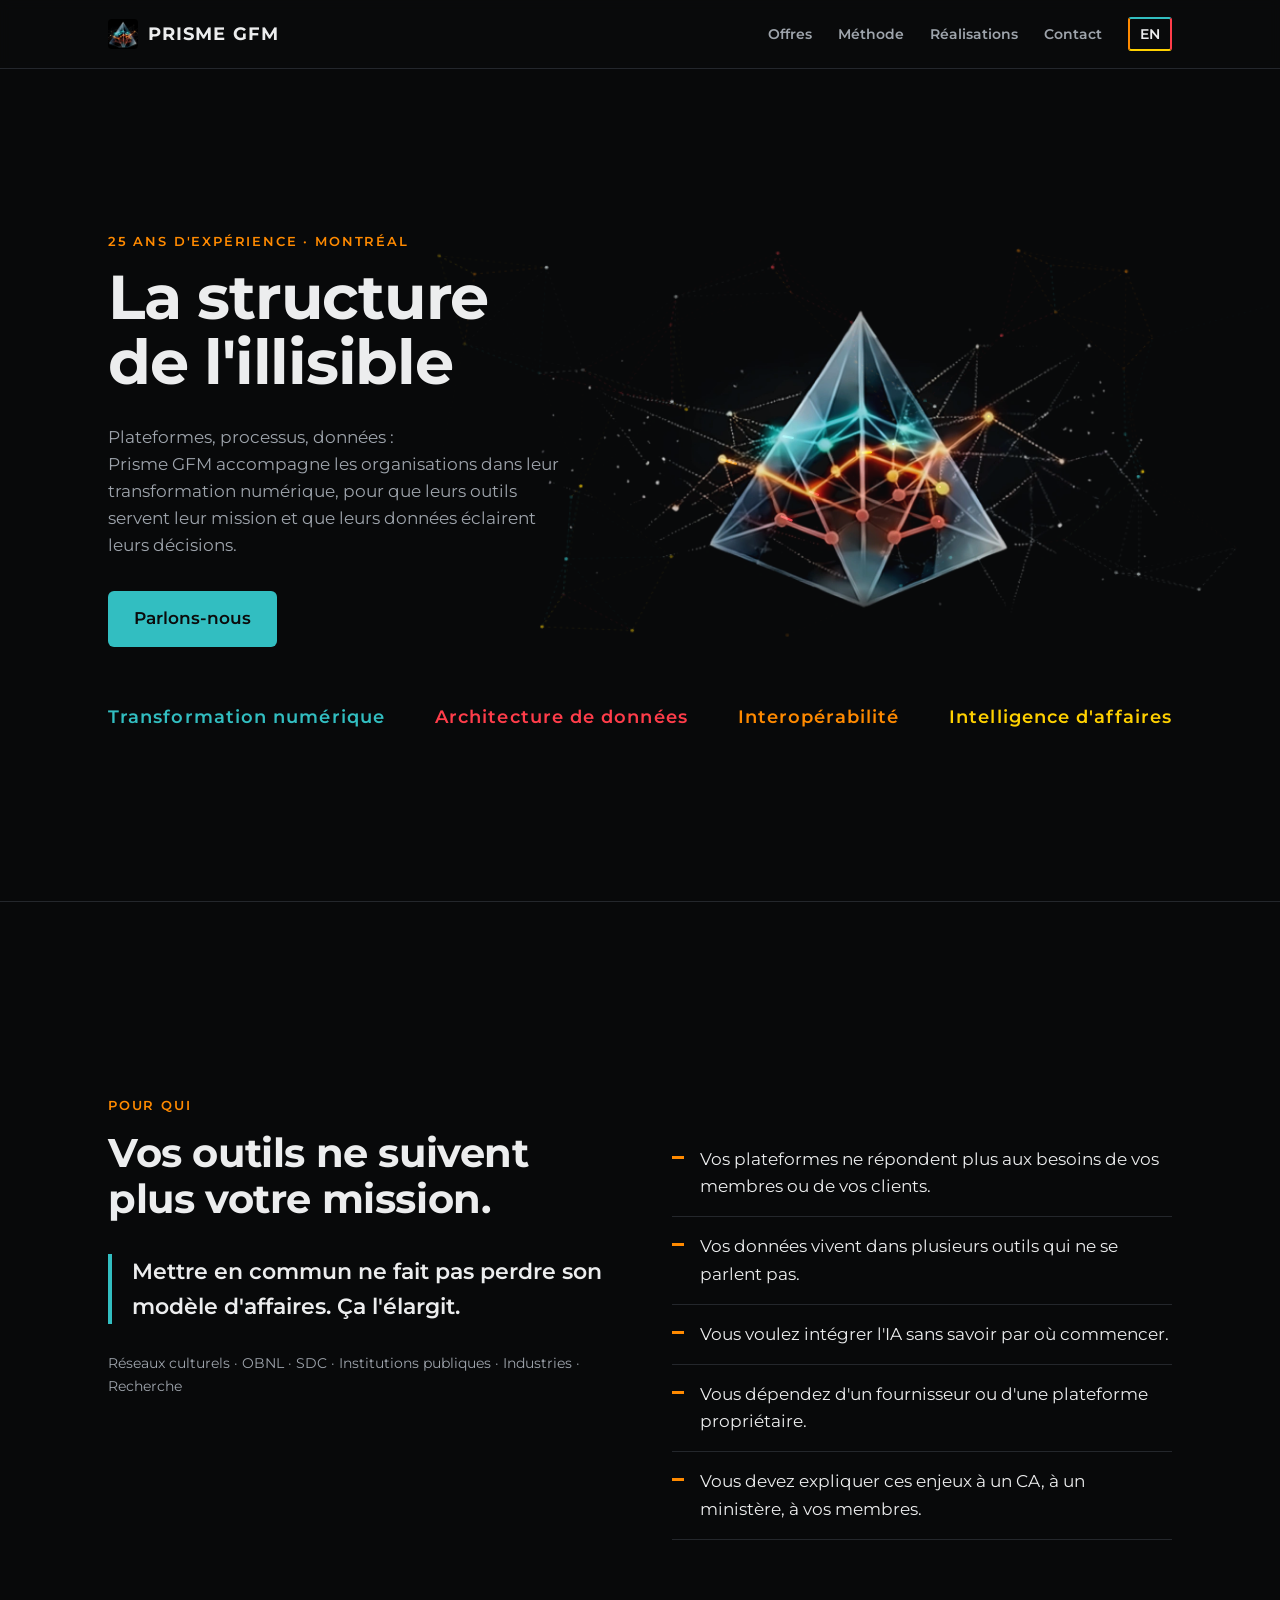
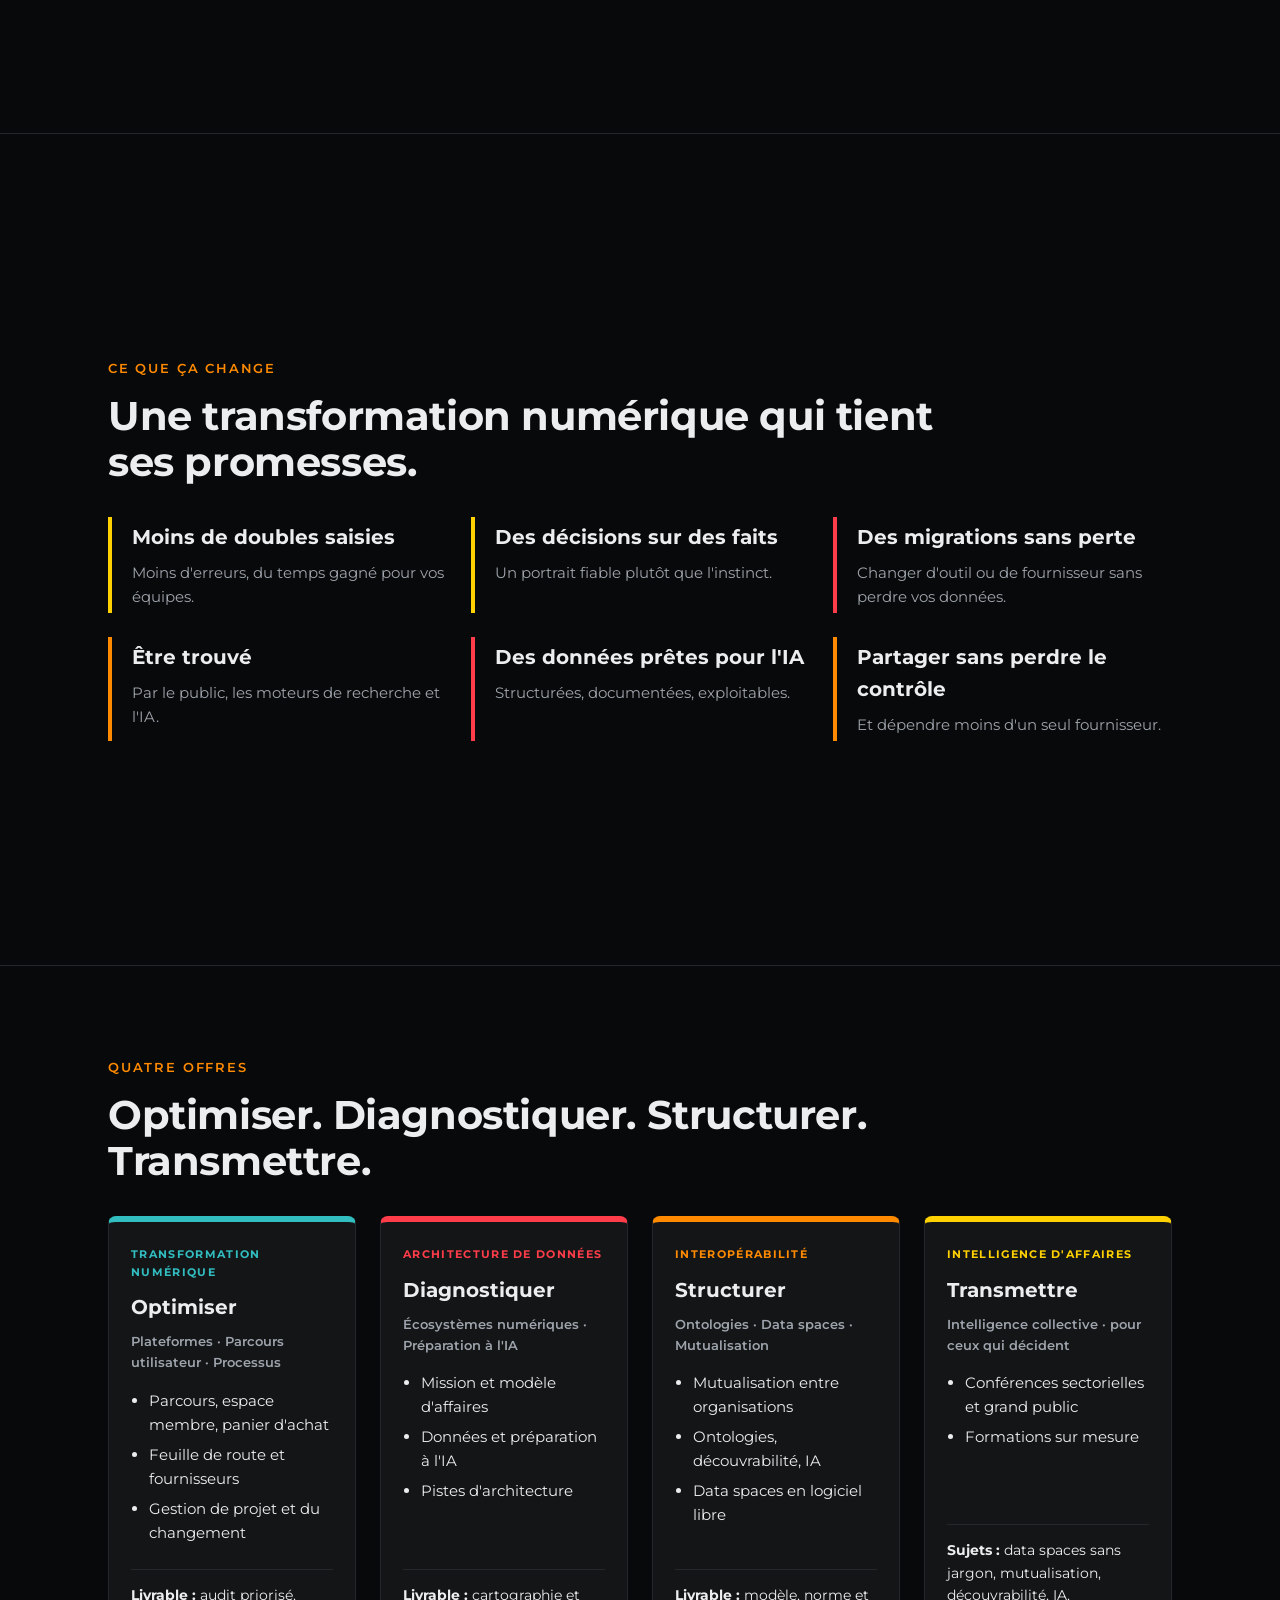
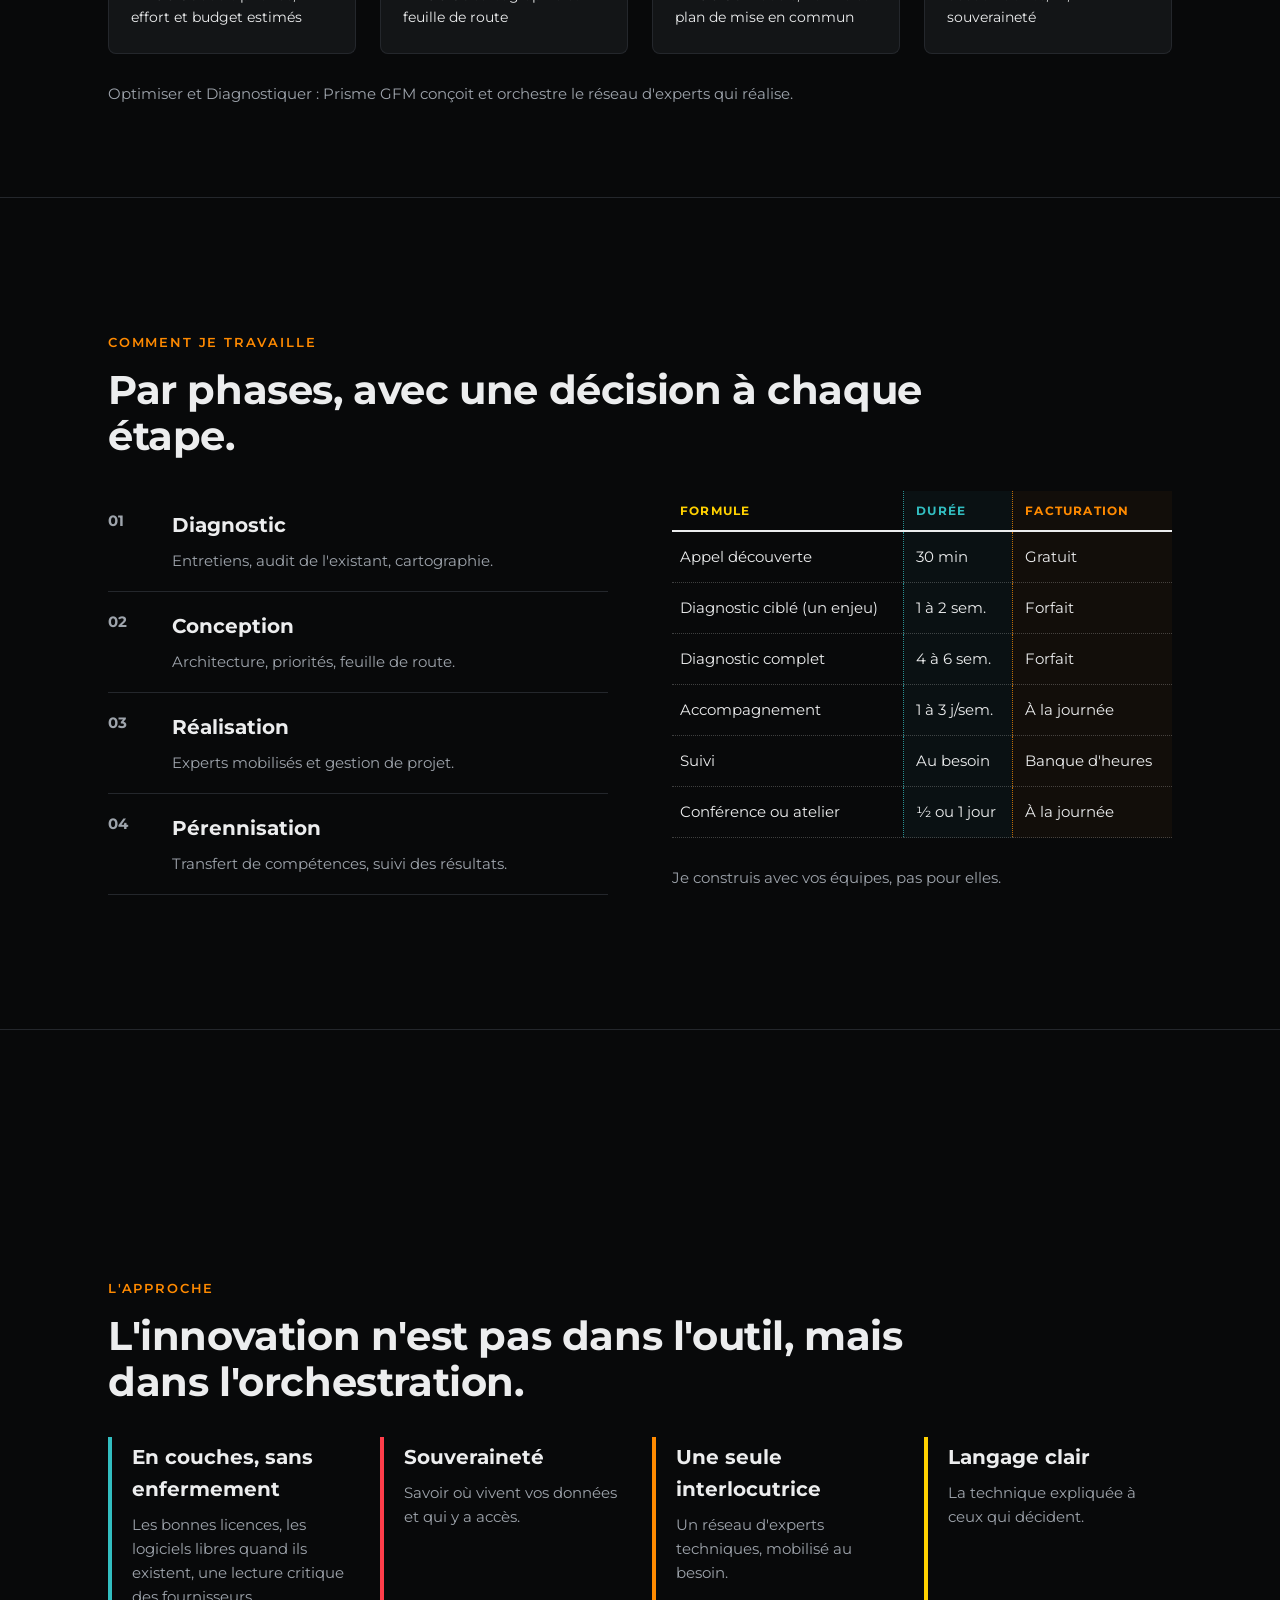
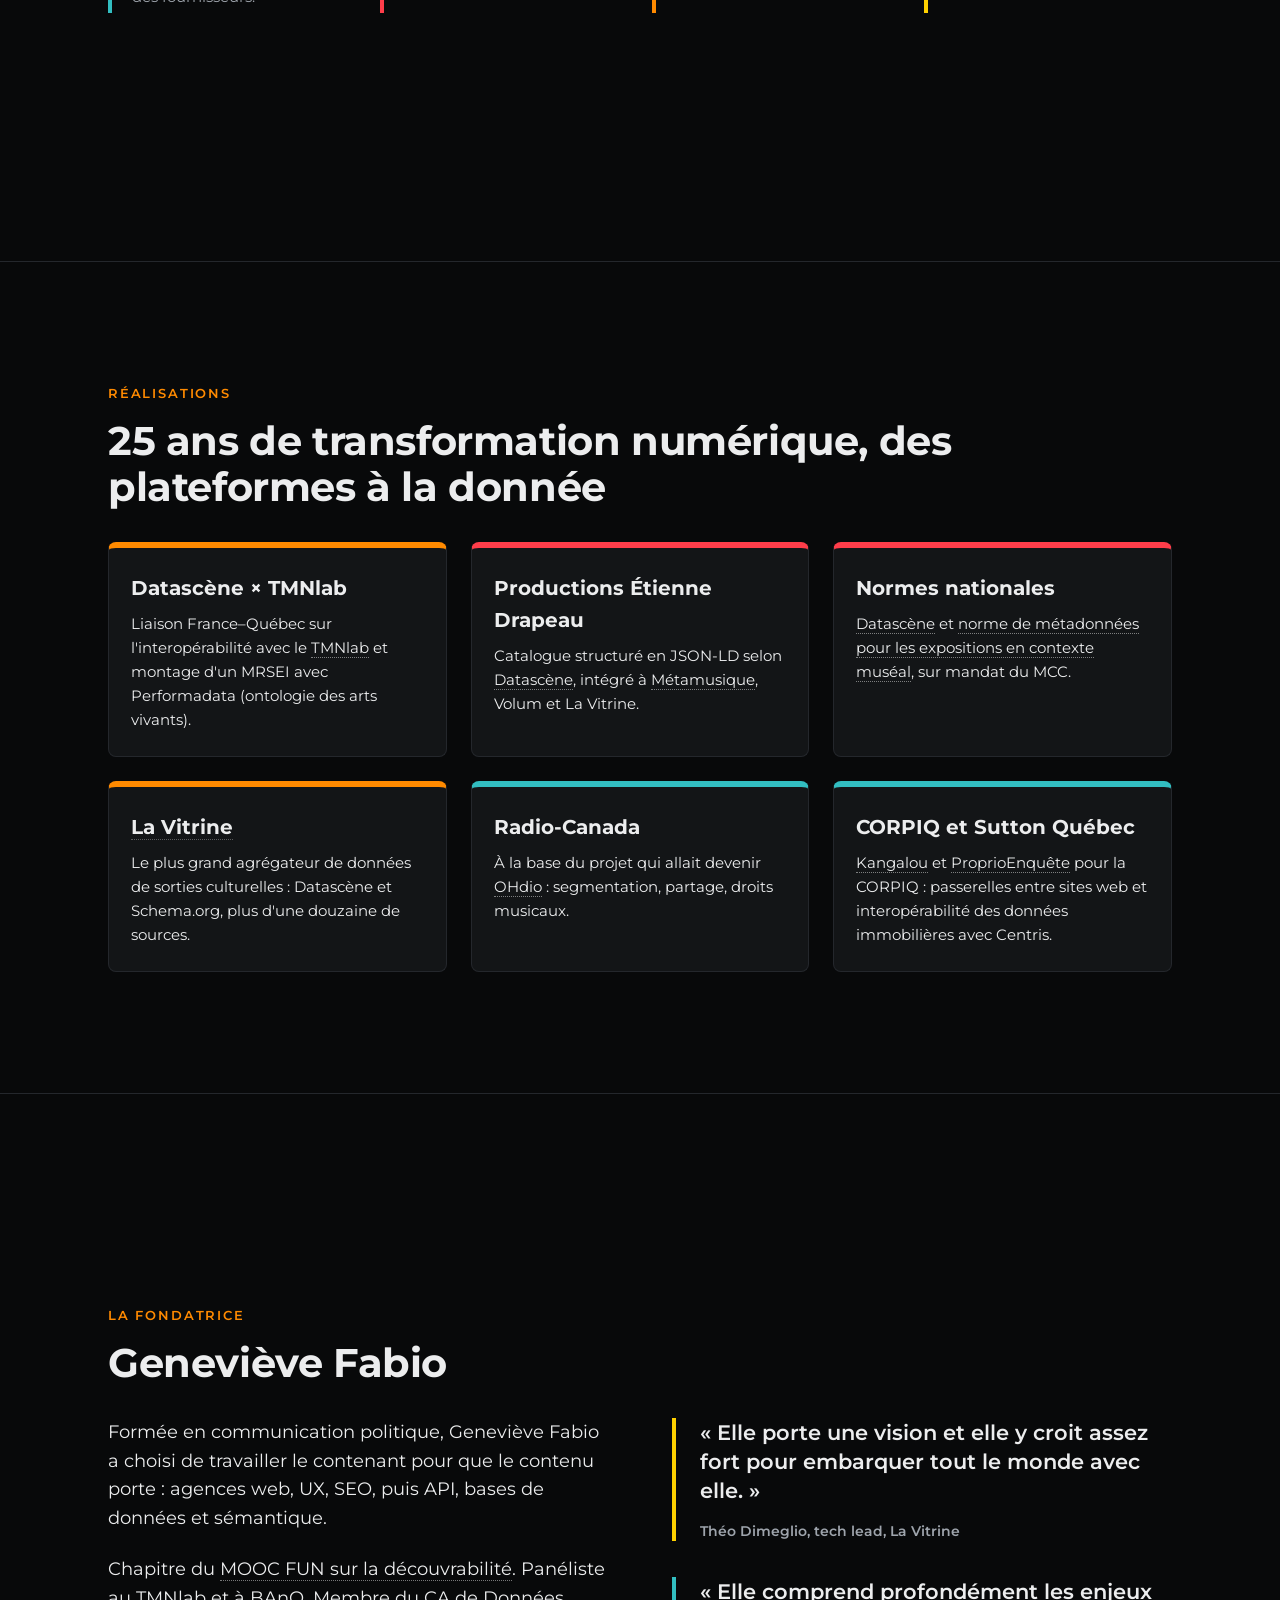
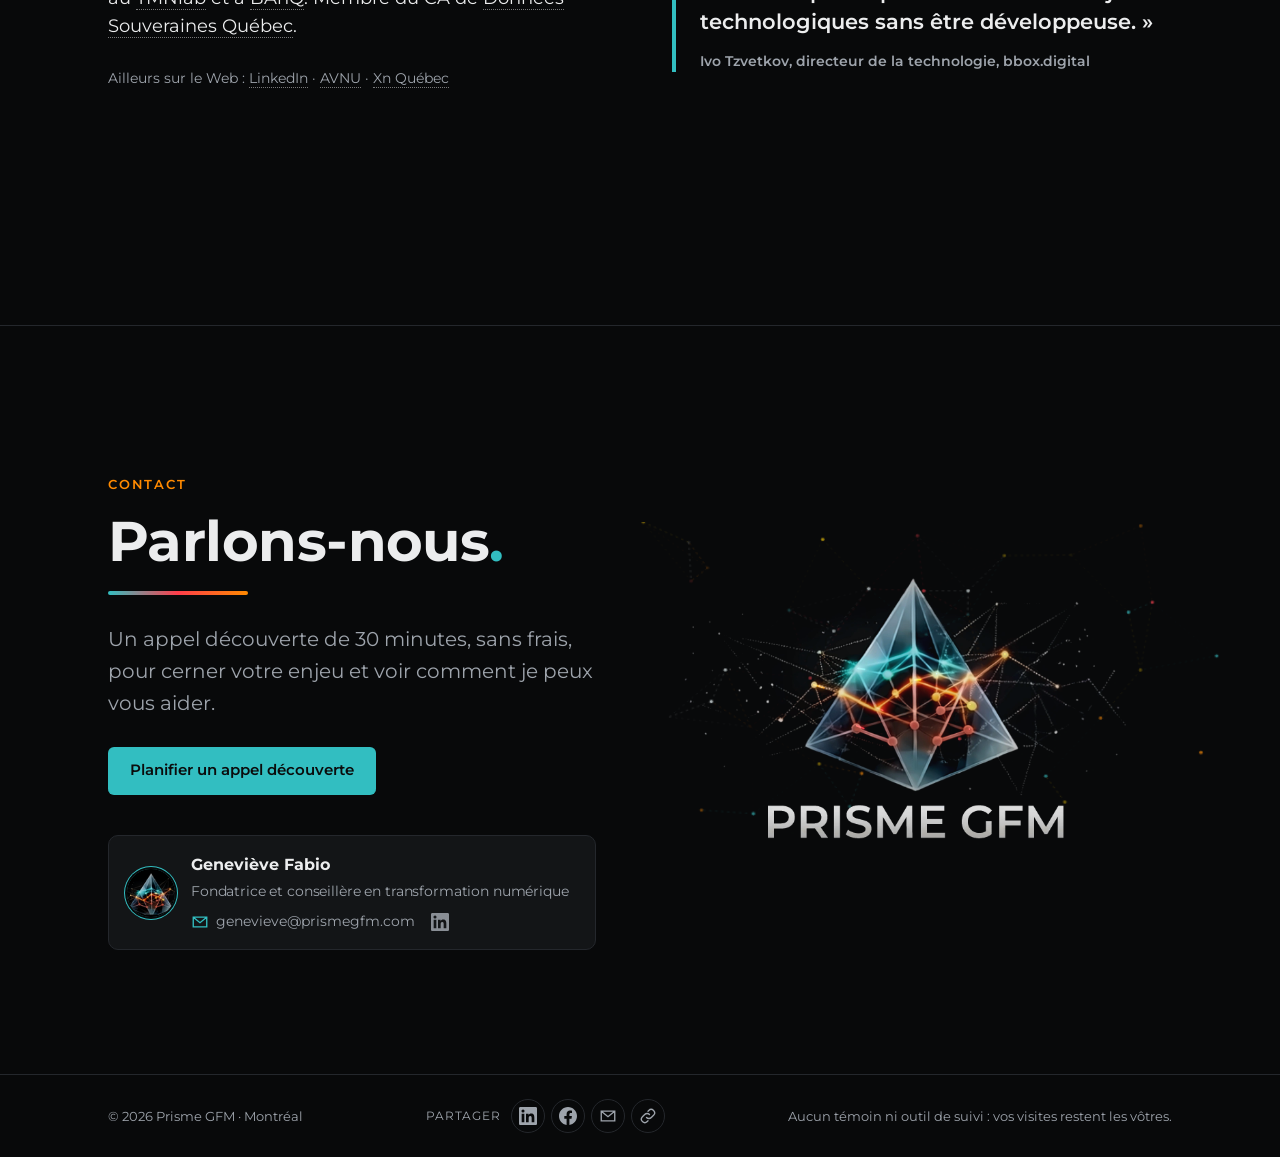
==== commit 9a24b948: "Ouverture en haut de page" ====
--- a/index.html
+++ b/index.html
@@ -33,10 +33,10 @@
 <meta name="twitter:image" content="https://prismegfm.com/assets/og-fr.jpg">
 
 <link rel="preload" href="assets/fonts/montserrat-latin-700-normal.woff2" as="font" type="font/woff2" crossorigin>
-<link rel="stylesheet" href="assets/style.css?v=20261119a">
+<link rel="stylesheet" href="assets/style.css?v=20261119c">
 <script type="application/ld+json">{"@context": "https://schema.org", "@graph": [{"@type": "ProfessionalService", "@id": "https://prismegfm.com/#org", "name": "Prisme GFM", "url": "https://prismegfm.com/", "slogan": "La structure de l'illisible", "description": "Prisme GFM accompagne la transformation numérique des organisations : plateformes, parcours, processus et données. 25 ans d'expérience. Montréal.", "logo": "https://prismegfm.com/assets/logo.jpg", "image": "https://prismegfm.com/assets/og-fr.jpg", "email": "genevieve@prismegfm.com", "address": {"@type": "PostalAddress", "addressLocality": "Montréal", "addressRegion": "QC", "addressCountry": "CA"}, "areaServed": [{"@type": "AdministrativeArea", "name": "Québec"}, {"@type": "Country", "name": "Canada"}, {"@type": "Country", "name": "France"}], "knowsAbout": ["Transformation numérique", "Architecture de données", "Interopérabilité", "Intelligence d'affaires", "Data spaces", "Schema.org", "Ontologies", "Découvrabilité", "Logiciel libre"], "founder": {"@id": "https://prismegfm.com/#genevieve"}, "hasOfferCatalog": {"@type": "OfferCatalog", "name": "Quatre offres", "itemListElement": [{"@type": "Offer", "itemOffered": {"@type": "Service", "name": "Optimiser", "description": "Plateformes · Parcours utilisateur · Processus"}}, {"@type": "Offer", "itemOffered": {"@type": "Service", "name": "Diagnostiquer", "description": "Écosystèmes numériques · Préparation à l'IA"}}, {"@type": "Offer", "itemOffered": {"@type": "Service", "name": "Structurer", "description": "Ontologies · Data spaces · Mutualisation"}}, {"@type": "Offer", "itemOffered": {"@type": "Service", "name": "Transmettre", "description": "Intelligence collective · pour ceux qui décident"}}]}}, {"@type": "WebPage", "@id": "https://prismegfm.com/#webpage", "url": "https://prismegfm.com/", "name": "Prisme GFM — La structure de l'illisible", "description": "Prisme GFM accompagne la transformation numérique des organisations : plateformes, parcours, processus et données. 25 ans d'expérience. Montréal.", "inLanguage": "fr-CA", "about": {"@id": "https://prismegfm.com/#org"}, "author": {"@id": "https://prismegfm.com/#genevieve"}}, {"@type": "Person", "@id": "https://prismegfm.com/#genevieve", "name": "Geneviève Fabio", "jobTitle": "Fondatrice et conseillère en transformation numérique", "worksFor": {"@id": "https://prismegfm.com/#org"}, "email": "genevieve@prismegfm.com", "memberOf": {"@type": "Organization", "name": "Données Souveraines Québec", "url": "https://www.donneessouveraines.quebec/"}, "sameAs": ["https://www.linkedin.com/in/genevieve-fabio", "https://avnu.ca/personnes/genevieve-fabio", "https://www.xnquebec.co/membres/genevieve-fabio/"]}]}</script>
-<script src="assets/hero.js?v=20261119a" defer></script>
-<script src="assets/site.js?v=20261119a" defer></script>
+<script src="assets/hero.js?v=20261119c" defer></script>
+<script src="assets/site.js?v=20261119c" defer></script>
 </head>
 <body>
 <header><div class="wrap">
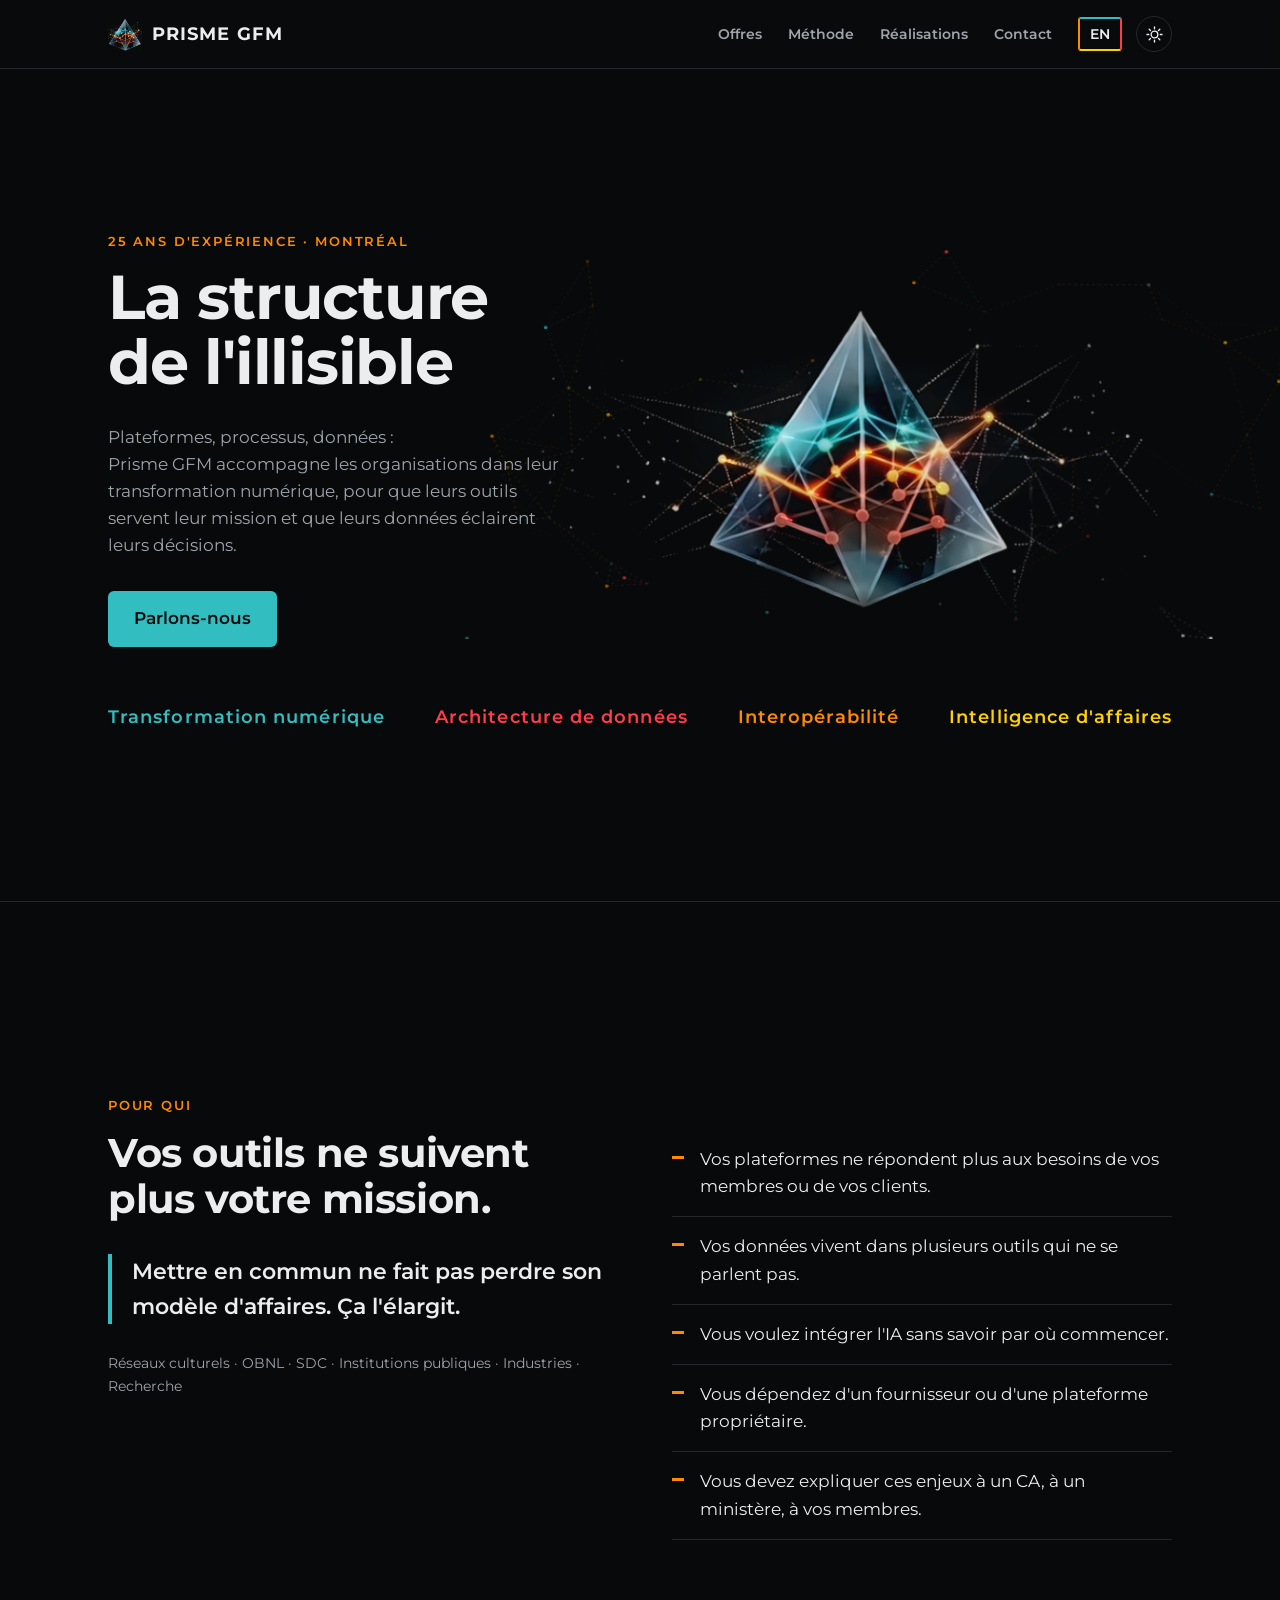
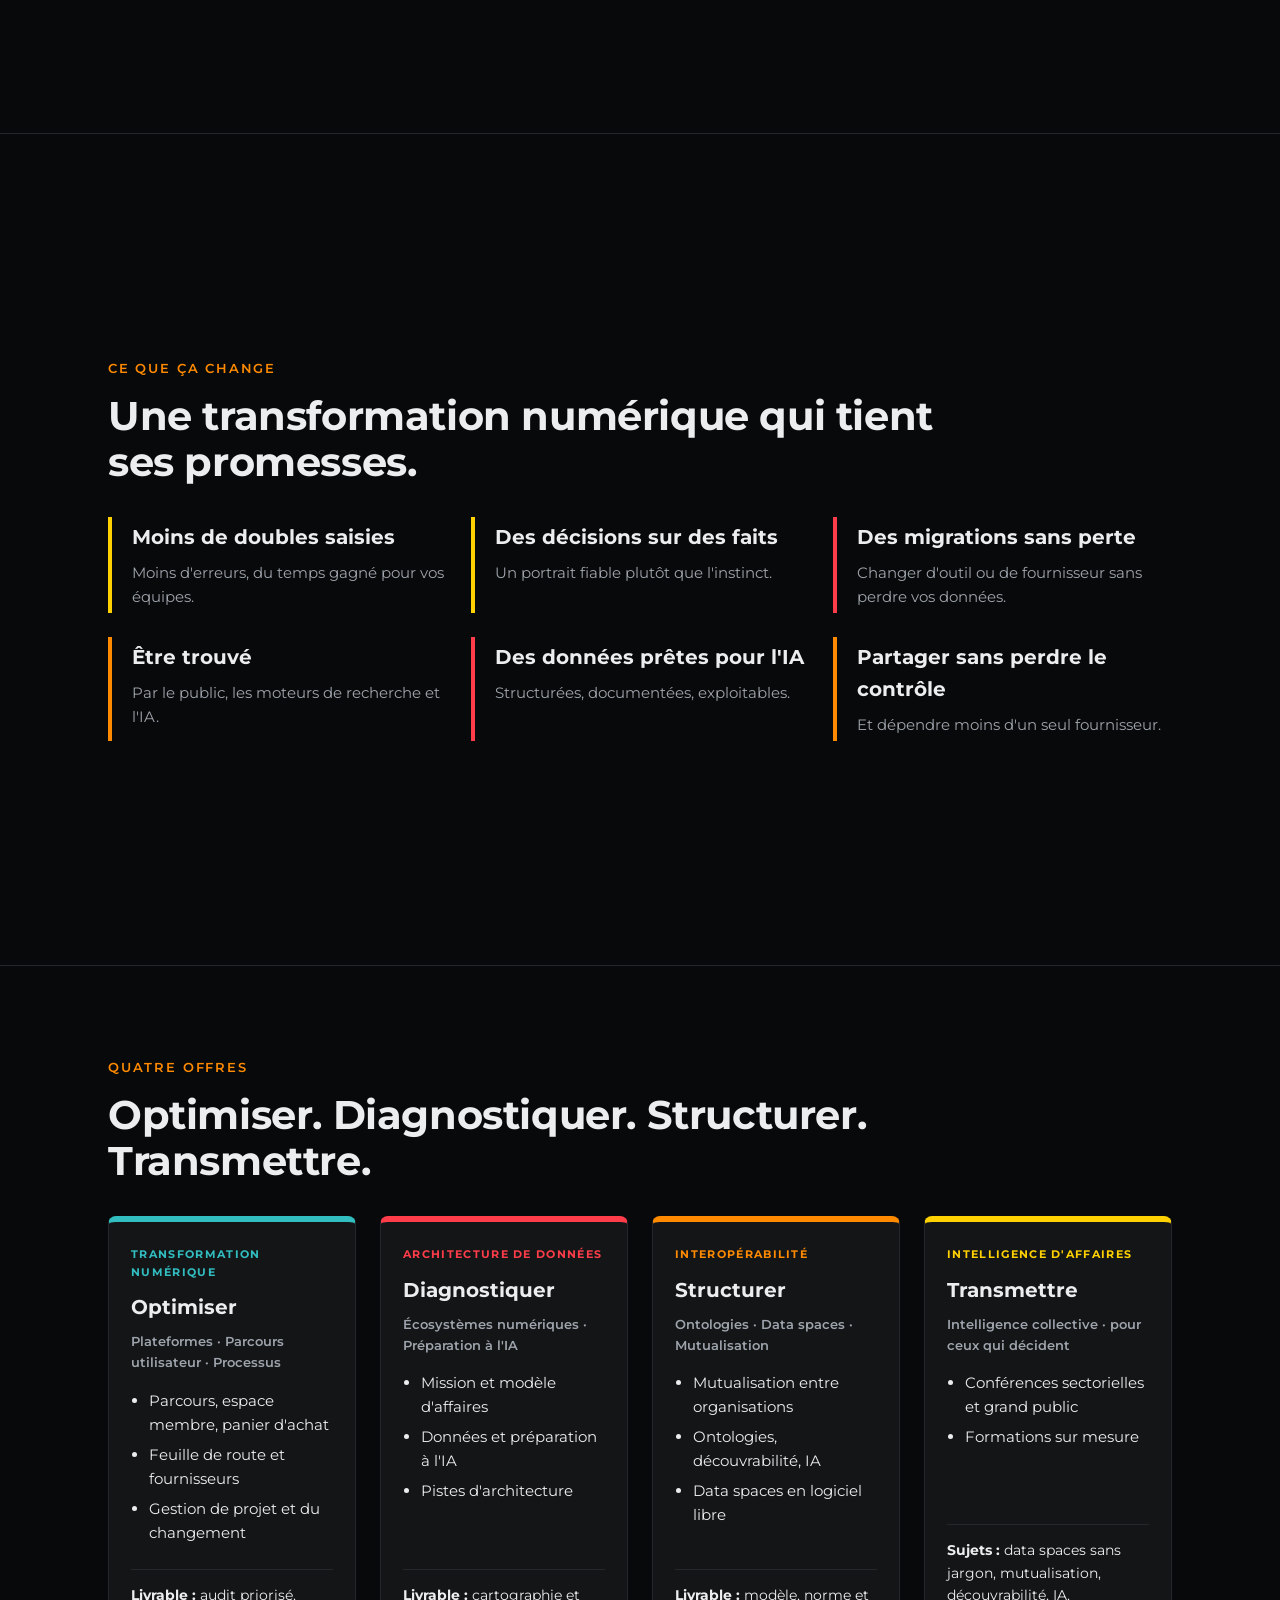
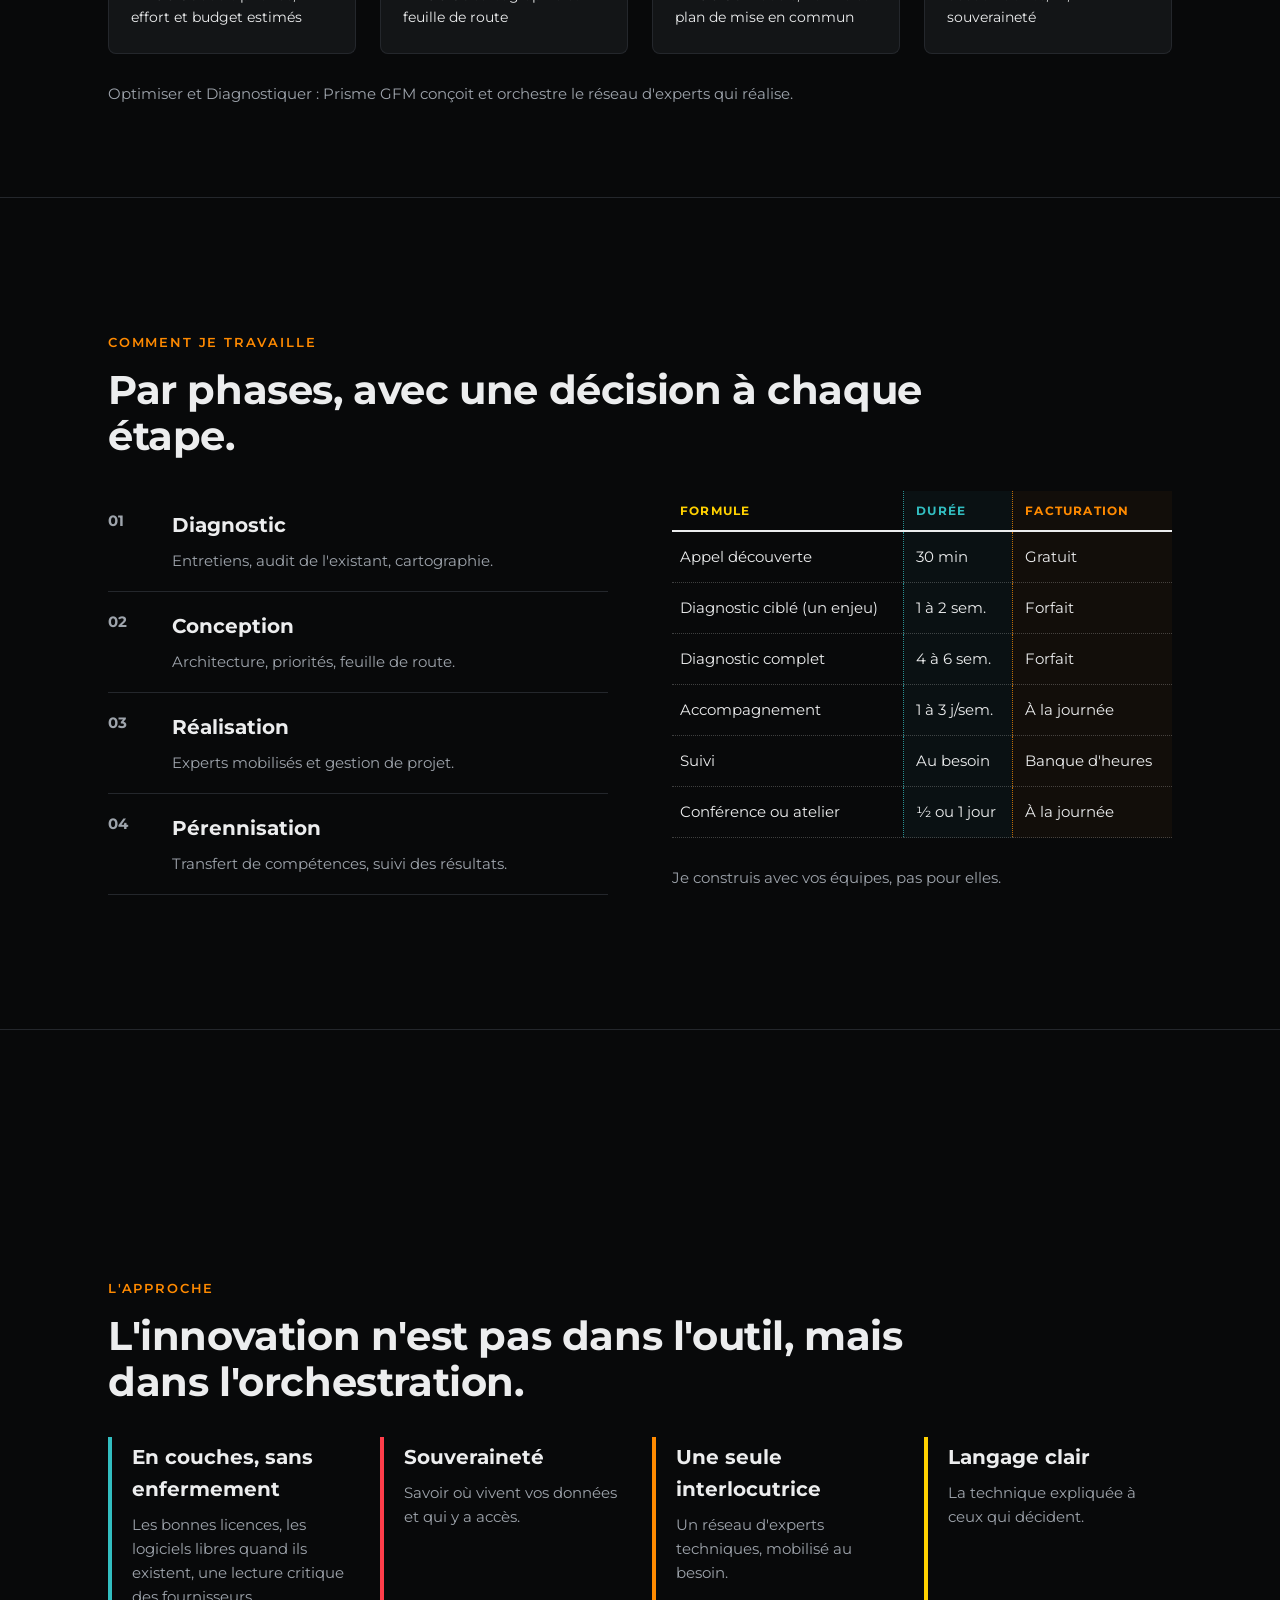
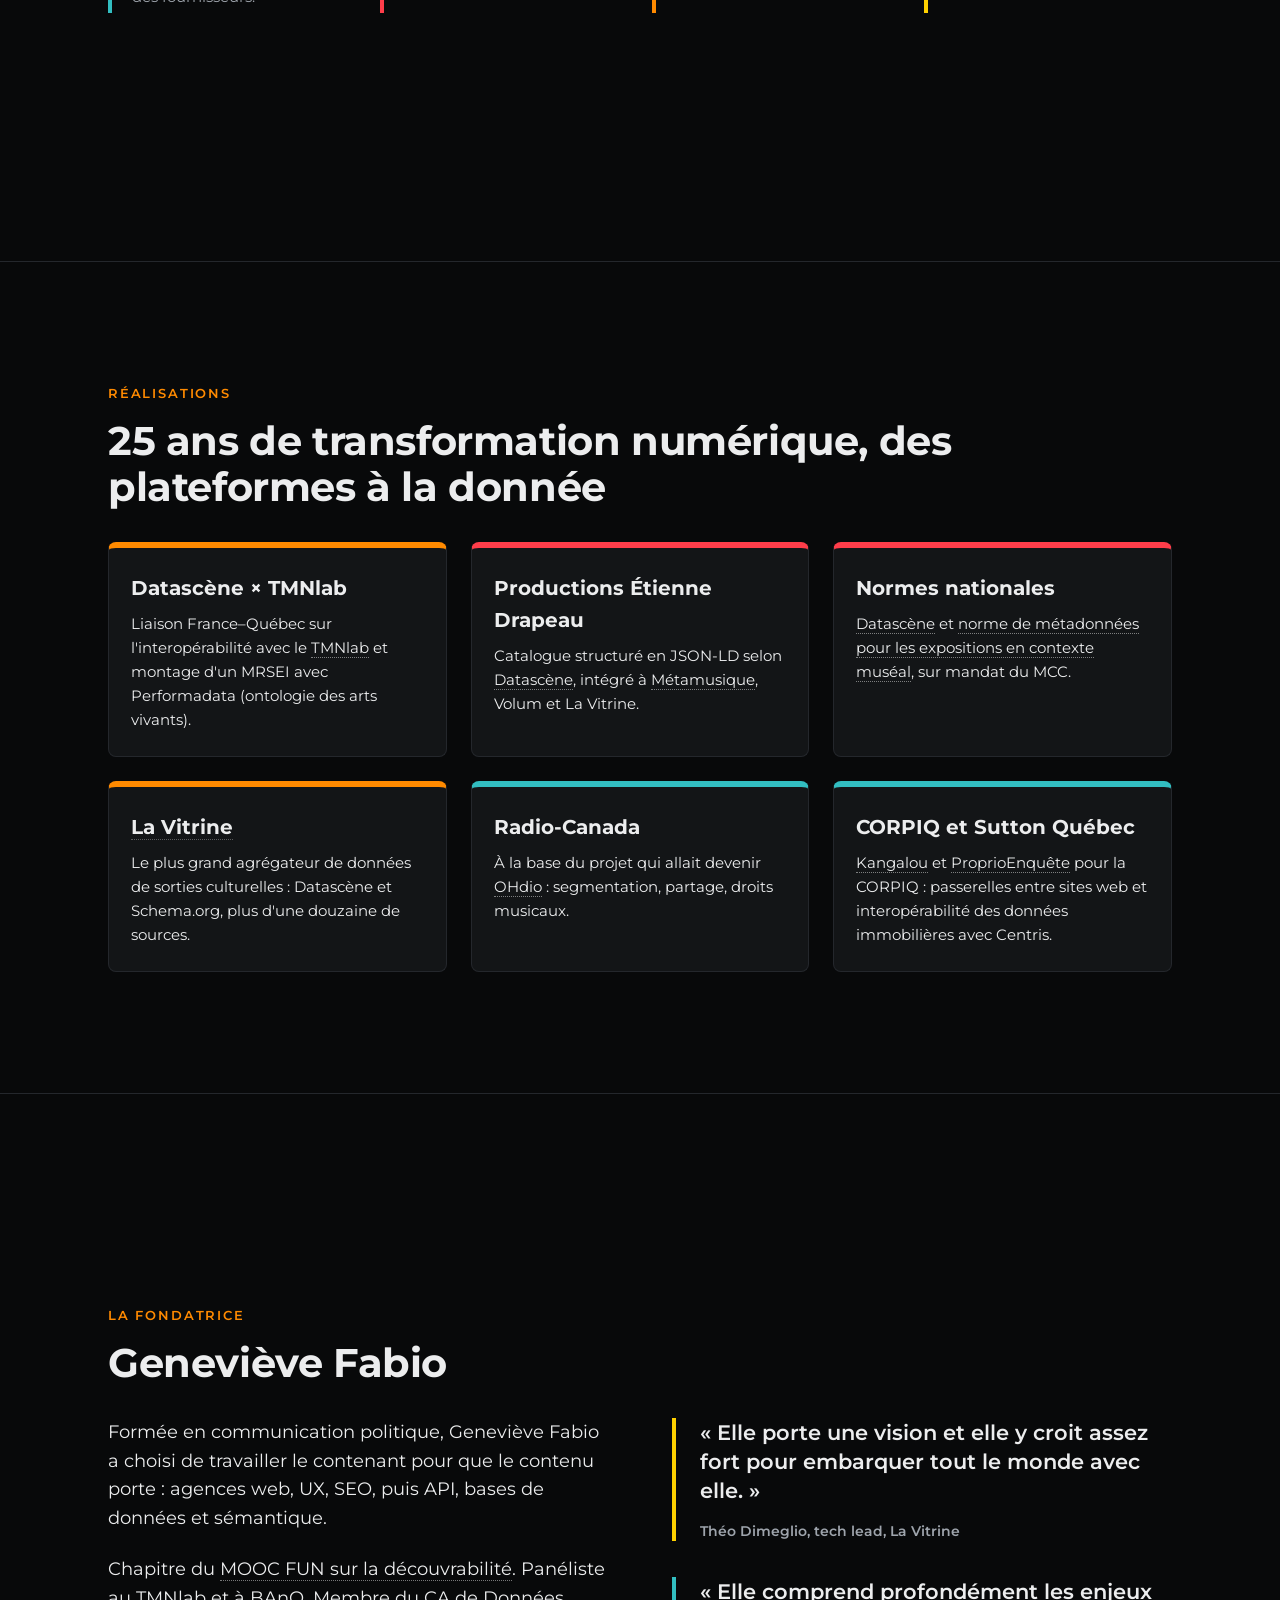
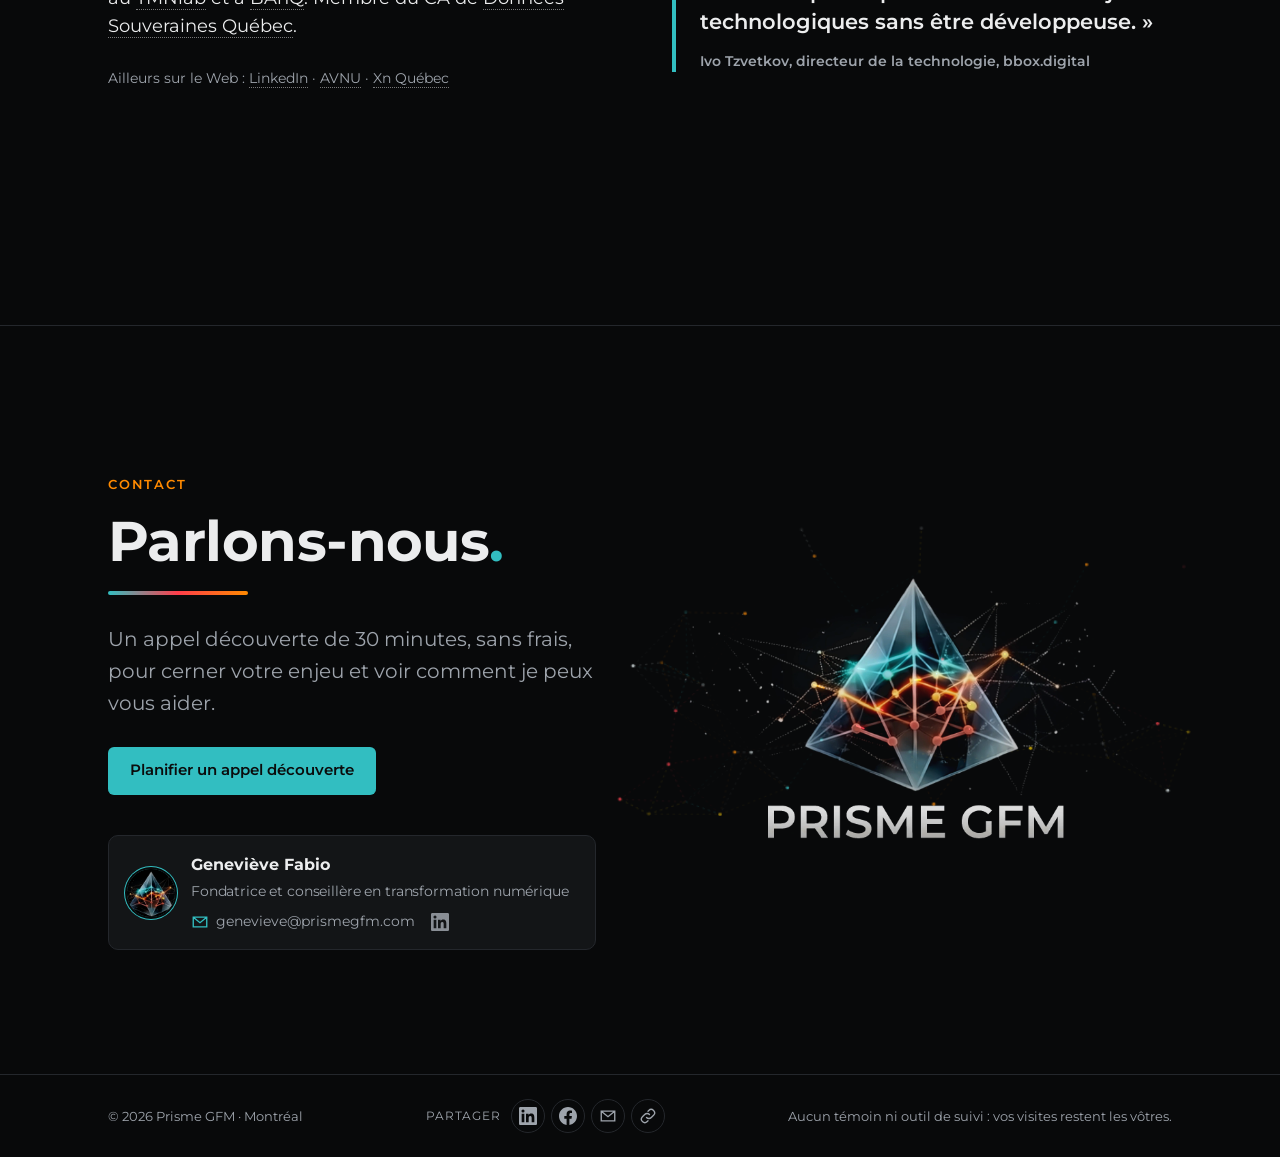
==== commit 07e0c382: "Mode clair" ====
--- a/index.html
+++ b/index.html
@@ -11,6 +11,7 @@
 <link rel="alternate" hreflang="x-default" href="https://prismegfm.com/">
 <meta name="author" content="Geneviève Fabio">
 <meta name="theme-color" content="#08090A">
+<script>try{if(localStorage.getItem("theme")==="light")document.documentElement.setAttribute("data-theme","light")}catch(e){}</script>
 <link rel="icon" type="image/png" sizes="32x32" href="assets/favicon-32.png">
 <link rel="apple-touch-icon" href="assets/apple-touch-icon.png">
 
@@ -33,14 +34,15 @@
 <meta name="twitter:image" content="https://prismegfm.com/assets/og-fr.jpg">
 
 <link rel="preload" href="assets/fonts/montserrat-latin-700-normal.woff2" as="font" type="font/woff2" crossorigin>
-<link rel="stylesheet" href="assets/style.css?v=20261119c">
+<link rel="stylesheet" href="assets/style.css?v=20261120h">
 <script type="application/ld+json">{"@context": "https://schema.org", "@graph": [{"@type": "ProfessionalService", "@id": "https://prismegfm.com/#org", "name": "Prisme GFM", "url": "https://prismegfm.com/", "slogan": "La structure de l'illisible", "description": "Prisme GFM accompagne la transformation numérique des organisations : plateformes, parcours, processus et données. 25 ans d'expérience. Montréal.", "logo": "https://prismegfm.com/assets/logo.jpg", "image": "https://prismegfm.com/assets/og-fr.jpg", "email": "genevieve@prismegfm.com", "address": {"@type": "PostalAddress", "addressLocality": "Montréal", "addressRegion": "QC", "addressCountry": "CA"}, "areaServed": [{"@type": "AdministrativeArea", "name": "Québec"}, {"@type": "Country", "name": "Canada"}, {"@type": "Country", "name": "France"}], "knowsAbout": ["Transformation numérique", "Architecture de données", "Interopérabilité", "Intelligence d'affaires", "Data spaces", "Schema.org", "Ontologies", "Découvrabilité", "Logiciel libre"], "founder": {"@id": "https://prismegfm.com/#genevieve"}, "hasOfferCatalog": {"@type": "OfferCatalog", "name": "Quatre offres", "itemListElement": [{"@type": "Offer", "itemOffered": {"@type": "Service", "name": "Optimiser", "description": "Plateformes · Parcours utilisateur · Processus"}}, {"@type": "Offer", "itemOffered": {"@type": "Service", "name": "Diagnostiquer", "description": "Écosystèmes numériques · Préparation à l'IA"}}, {"@type": "Offer", "itemOffered": {"@type": "Service", "name": "Structurer", "description": "Ontologies · Data spaces · Mutualisation"}}, {"@type": "Offer", "itemOffered": {"@type": "Service", "name": "Transmettre", "description": "Intelligence collective · pour ceux qui décident"}}]}}, {"@type": "WebPage", "@id": "https://prismegfm.com/#webpage", "url": "https://prismegfm.com/", "name": "Prisme GFM — La structure de l'illisible", "description": "Prisme GFM accompagne la transformation numérique des organisations : plateformes, parcours, processus et données. 25 ans d'expérience. Montréal.", "inLanguage": "fr-CA", "about": {"@id": "https://prismegfm.com/#org"}, "author": {"@id": "https://prismegfm.com/#genevieve"}}, {"@type": "Person", "@id": "https://prismegfm.com/#genevieve", "name": "Geneviève Fabio", "jobTitle": "Fondatrice et conseillère en transformation numérique", "worksFor": {"@id": "https://prismegfm.com/#org"}, "email": "genevieve@prismegfm.com", "memberOf": {"@type": "Organization", "name": "Données Souveraines Québec", "url": "https://www.donneessouveraines.quebec/"}, "sameAs": ["https://www.linkedin.com/in/genevieve-fabio", "https://avnu.ca/personnes/genevieve-fabio", "https://www.xnquebec.co/membres/genevieve-fabio/"]}]}</script>
-<script src="assets/hero.js?v=20261119c" defer></script>
-<script src="assets/site.js?v=20261119c" defer></script>
+<script src="assets/hero.js?v=20261120h" defer></script>
+<script src="assets/site.js?v=20261120h" defer></script>
 </head>
 <body>
 <header><div class="wrap">
-<a class="brand" href="#top"><img src="assets/mark.png" alt="" width="30" height="30"> PRISME GFM</a>
+<a class="brand" href="#top"><img class="dark-only" src="assets/mark.png" alt="" width="30" height="30"><img class="light-only" src="assets/mark-light.png" alt="" width="30" height="30"> PRISME GFM</a>
+<button class="theme-toggle" type="button" aria-pressed="true" aria-label="Changer de mode : clair ou sombre" title="Changer de mode : clair ou sombre"><svg class="sun" viewBox="0 0 24 24" width="19" height="19" aria-hidden="true"><circle cx="12" cy="12" r="4.2" fill="none" stroke="currentColor" stroke-width="1.7"/><path d="M12 2.5v2.2M12 19.3v2.2M2.5 12h2.2M19.3 12h2.2M5.3 5.3l1.6 1.6M17.1 17.1l1.6 1.6M5.3 18.7l1.6-1.6M17.1 6.9l1.6-1.6" stroke="currentColor" stroke-width="1.7" stroke-linecap="round"/></svg><svg class="moon-i" viewBox="0 0 24 24" width="18" height="18" aria-hidden="true"><path class="moon" d="M20.5 14.6A8.5 8.5 0 0 1 9.4 3.5a8.5 8.5 0 1 0 11.1 11.1z" stroke="currentColor" stroke-width="1.7" stroke-linejoin="round"/></svg></button>
 <button class="burger" type="button" aria-label="Menu" aria-expanded="false" aria-controls="menu"><span></span><span></span><span></span></button>
 <nav id="menu"><a href="#offres">Offres</a><a href="#methode">Méthode</a><a href="#realisations">Réalisations</a><a href="#contact">Contact</a><a class="lang" href="en/" hreflang="en" lang="en">EN</a><div class="share share-menu" data-url="https://prismegfm.com/" data-title="Prisme GFM — La structure de l'illisible"><span class="share-label">Partager</span><a class="sh" target="_blank" rel="noopener" href="https://www.linkedin.com/sharing/share-offsite/?url=https%3A%2F%2Fprismegfm.com%2F" aria-label="LinkedIn" title="LinkedIn"><svg viewBox="0 0 24 24" width="18" height="18" aria-hidden="true"><path fill="currentColor" d="M20.45 20.45h-3.56v-5.57c0-1.33-.02-3.04-1.85-3.04-1.85 0-2.14 1.45-2.14 2.94v5.67H9.35V9h3.41v1.56h.05c.48-.9 1.64-1.85 3.37-1.85 3.6 0 4.27 2.37 4.27 5.46v6.28zM5.34 7.43a2.06 2.06 0 1 1 0-4.13 2.06 2.06 0 0 1 0 4.13zM7.12 20.45H3.56V9h3.56v11.45zM22.22 0H1.77C.79 0 0 .77 0 1.73v20.54C0 23.23.79 24 1.77 24h20.45c.98 0 1.78-.77 1.78-1.73V1.73C24 .77 23.2 0 22.22 0z"/></svg></a><a class="sh" target="_blank" rel="noopener" href="https://www.facebook.com/sharer/sharer.php?u=https%3A%2F%2Fprismegfm.com%2F" aria-label="Facebook" title="Facebook"><svg viewBox="0 0 24 24" width="18" height="18" aria-hidden="true"><path fill="currentColor" d="M24 12.07C24 5.4 18.63 0 12 0S0 5.4 0 12.07C0 18.1 4.39 23.1 10.13 24v-8.44H7.08v-3.49h3.05V9.41c0-3.02 1.79-4.69 4.53-4.69 1.31 0 2.68.23 2.68.23v2.97h-1.51c-1.49 0-1.96.93-1.96 1.89v2.26h3.33l-.53 3.49h-2.8V24C19.61 23.1 24 18.1 24 12.07z"/></svg></a><a class="sh" href="mailto:?subject=Prisme%20GFM%20%E2%80%94%20La%20structure%20de%20l%27illisible&amp;body=https%3A%2F%2Fprismegfm.com%2F" aria-label="Partager par courriel" title="Partager par courriel"><svg viewBox="0 0 24 24" width="18" height="18" aria-hidden="true"><path fill="none" stroke="currentColor" stroke-width="1.8" d="M3 5.5h18v13H3z M3.5 6l8.5 7 8.5-7"/></svg></a><button class="sh copy" type="button" aria-label="Copier le lien" title="Copier le lien" data-done="Lien copié"><svg viewBox="0 0 24 24" width="18" height="18" aria-hidden="true"><path fill="none" stroke="currentColor" stroke-width="1.8" stroke-linecap="round" d="M10 14a4.5 4.5 0 0 0 6.4 0l3-3a4.5 4.5 0 0 0-6.4-6.4l-1 1M14 10a4.5 4.5 0 0 0-6.4 0l-3 3a4.5 4.5 0 0 0 6.4 6.4l1-1"/></svg></button><button class="sh native" type="button" aria-label="Partager" title="Partager" hidden><svg viewBox="0 0 24 24" width="18" height="18" aria-hidden="true"><path fill="none" stroke="currentColor" stroke-width="1.8" stroke-linecap="round" stroke-linejoin="round" d="M12 3v12M7 8l5-5 5 5M5 13v7h14v-7"/></svg></button></div></nav>
 </div></header>
@@ -54,7 +56,7 @@
 <a class="btn" href="#contact">Parlons-nous</a>
 </div>
 <div class="prism-col">
-<div class="logo-stage prism-only" data-h="375"><picture><source srcset="assets/prism.webp" type="image/webp"><img src="assets/prism.jpg" alt="Logo Prisme GFM" width="750" height="375" fetchpriority="high"></picture></div>
+<div class="logo-stage prism-only" data-h="375"><picture class="dark-only"><source srcset="assets/prism.webp" type="image/webp"><img src="assets/prism.jpg" alt="Logo Prisme GFM" width="750" height="375" fetchpriority="high"></picture><img class="light-only" src="assets/prism-light.webp" alt="Logo Prisme GFM" width="750" height="375" loading="lazy"></div>
 </div>
 <ul class="words"><li class="b">Transformation numérique</li><li class="r">Architecture de données</li><li class="o">Interopérabilité</li><li class="j">Intelligence d'affaires</li></ul>
 </div></section>
@@ -118,7 +120,7 @@
 <a class="btn" href="https://calendar.app.google/EaZ8aq1sveLhj51Y9" target="_blank" rel="noopener">Planifier un appel découverte</a>
 <div class="spacer" aria-hidden="true"></div>
 <div class="me">
-<img class="me-mark" src="assets/mark.png" alt="" width="48" height="48">
+<img class="me-mark dark-only" src="assets/mark.png" alt="" width="48" height="48"><img class="me-mark light-only" src="assets/mark-light.png" alt="" width="48" height="48">
 <div>
 <p class="me-name">Geneviève Fabio</p>
 <p class="role"><span>Fondatrice et conseillère</span> <span>en transformation numérique</span></p>
@@ -126,7 +128,7 @@
 <a class="li" href="https://www.linkedin.com/in/genevieve-fabio" aria-label="Geneviève Fabio sur LinkedIn" title="LinkedIn"><svg viewBox="0 0 24 24" width="18" height="18" aria-hidden="true"><path fill="currentColor" d="M20.45 20.45h-3.56v-5.57c0-1.33-.02-3.04-1.85-3.04-1.85 0-2.14 1.45-2.14 2.94v5.67H9.35V9h3.41v1.56h.05c.48-.9 1.64-1.85 3.37-1.85 3.6 0 4.27 2.37 4.27 5.46v6.28zM5.34 7.43a2.06 2.06 0 1 1 0-4.13 2.06 2.06 0 0 1 0 4.13zM7.12 20.45H3.56V9h3.56v11.45zM22.22 0H1.77C.79 0 0 .77 0 1.73v20.54C0 23.23.79 24 1.77 24h20.45c.98 0 1.78-.77 1.78-1.73V1.73C24 .77 23.2 0 22.22 0z"/></svg></a></p>
 </div>
 </div></div>
-<div class="logo-stage"><img src="assets/logo.webp" alt="" width="750" height="498" loading="lazy"></div>
+<div class="logo-stage"><img class="dark-only" src="assets/logo.webp" alt="" width="750" height="498" loading="lazy"><img class="light-only" src="assets/logo-light.webp" alt="" width="750" height="498" loading="lazy"></div>
 </div>
 <footer><div class="wrap"><span>© 2026 Prisme GFM · Montréal</span><div class="share" data-url="https://prismegfm.com/" data-title="Prisme GFM — La structure de l'illisible"><span class="share-label">Partager</span><a class="sh" target="_blank" rel="noopener" href="https://www.linkedin.com/sharing/share-offsite/?url=https%3A%2F%2Fprismegfm.com%2F" aria-label="LinkedIn" title="LinkedIn"><svg viewBox="0 0 24 24" width="18" height="18" aria-hidden="true"><path fill="currentColor" d="M20.45 20.45h-3.56v-5.57c0-1.33-.02-3.04-1.85-3.04-1.85 0-2.14 1.45-2.14 2.94v5.67H9.35V9h3.41v1.56h.05c.48-.9 1.64-1.85 3.37-1.85 3.6 0 4.27 2.37 4.27 5.46v6.28zM5.34 7.43a2.06 2.06 0 1 1 0-4.13 2.06 2.06 0 0 1 0 4.13zM7.12 20.45H3.56V9h3.56v11.45zM22.22 0H1.77C.79 0 0 .77 0 1.73v20.54C0 23.23.79 24 1.77 24h20.45c.98 0 1.78-.77 1.78-1.73V1.73C24 .77 23.2 0 22.22 0z"/></svg></a><a class="sh" target="_blank" rel="noopener" href="https://www.facebook.com/sharer/sharer.php?u=https%3A%2F%2Fprismegfm.com%2F" aria-label="Facebook" title="Facebook"><svg viewBox="0 0 24 24" width="18" height="18" aria-hidden="true"><path fill="currentColor" d="M24 12.07C24 5.4 18.63 0 12 0S0 5.4 0 12.07C0 18.1 4.39 23.1 10.13 24v-8.44H7.08v-3.49h3.05V9.41c0-3.02 1.79-4.69 4.53-4.69 1.31 0 2.68.23 2.68.23v2.97h-1.51c-1.49 0-1.96.93-1.96 1.89v2.26h3.33l-.53 3.49h-2.8V24C19.61 23.1 24 18.1 24 12.07z"/></svg></a><a class="sh" href="mailto:?subject=Prisme%20GFM%20%E2%80%94%20La%20structure%20de%20l%27illisible&amp;body=https%3A%2F%2Fprismegfm.com%2F" aria-label="Partager par courriel" title="Partager par courriel"><svg viewBox="0 0 24 24" width="18" height="18" aria-hidden="true"><path fill="none" stroke="currentColor" stroke-width="1.8" d="M3 5.5h18v13H3z M3.5 6l8.5 7 8.5-7"/></svg></a><button class="sh copy" type="button" aria-label="Copier le lien" title="Copier le lien" data-done="Lien copié"><svg viewBox="0 0 24 24" width="18" height="18" aria-hidden="true"><path fill="none" stroke="currentColor" stroke-width="1.8" stroke-linecap="round" d="M10 14a4.5 4.5 0 0 0 6.4 0l3-3a4.5 4.5 0 0 0-6.4-6.4l-1 1M14 10a4.5 4.5 0 0 0-6.4 0l-3 3a4.5 4.5 0 0 0 6.4 6.4l1-1"/></svg></button><button class="sh native" type="button" aria-label="Partager" title="Partager" hidden><svg viewBox="0 0 24 24" width="18" height="18" aria-hidden="true"><path fill="none" stroke="currentColor" stroke-width="1.8" stroke-linecap="round" stroke-linejoin="round" d="M12 3v12M7 8l5-5 5 5M5 13v7h14v-7"/></svg></button></div><span>Aucun témoin ni outil de suivi :<br class="m"> vos visites restent les vôtres.</span></div></footer>
 </section>
--- a/assets/style.css
+++ b/assets/style.css
@@ -4,7 +4,7 @@
 
 :root{
   --bleu:#32BEC1; --rouge:#FF3D4A; --orange:#FF8A00; --jaune:#FFD100;
-  --encre:#ECEDEE; --gris:#9EA4AC; --ligne:#24272C; --fond:#08090A; --carte:#131517;
+  --encre:#ECEDEE; --gris:#9EA4AC; --ligne:#24272C; --fond:#08090A; --carte:#131517; --entete:rgba(11,12,12,.9);
 }
 *{box-sizing:border-box;margin:0;padding:0}
 html{color-scheme:dark;scroll-padding-top:68px}
@@ -21,7 +21,7 @@
 p.lead{font-size:20px;color:var(--gris);max-width:640px}
 
 /* En-tête */
-header{position:sticky;top:0;z-index:10;background:rgba(11,12,12,.9);backdrop-filter:blur(6px);border-bottom:1px solid var(--ligne)}
+header{position:sticky;top:0;z-index:10;background:var(--entete);backdrop-filter:blur(6px);border-bottom:1px solid var(--ligne)}
 header .wrap{display:flex;align-items:center;justify-content:space-between;height:68px}
 .brand{font-weight:700;font-size:18px;letter-spacing:.06em;text-decoration:none;display:flex;align-items:center;gap:10px}
 .brand img{width:30px;height:30px;border-radius:4px}
@@ -149,7 +149,7 @@
 @media(max-width:820px){
  .burger{display:block}
  .brand{font-size:16px}
- nav{position:fixed;top:68px;left:0;right:0;bottom:0;background:#08090A;flex-direction:column;align-items:center;justify-content:center;gap:34px;font-size:22px;opacity:0;visibility:hidden;transition:opacity .25s,visibility .25s}
+ nav{position:fixed;top:68px;left:0;right:0;bottom:0;background:var(--fond);flex-direction:column;align-items:center;justify-content:center;gap:34px;font-size:22px;opacity:0;visibility:hidden;transition:opacity .25s,visibility .25s}
  nav a:not(.lang){display:block;color:var(--encre)}
  nav .lang{font-size:16px;padding:8px 18px}
  body.menu-open nav{opacity:1;visibility:visible}
@@ -163,7 +163,7 @@
  .hero .logo-stage.prism-only{width:118%;max-width:none;margin:0 -9%}
  .hero .words{gap:22px 16px;margin-top:20px}
 }
-@media(max-width:820px){header{backdrop-filter:none;-webkit-backdrop-filter:none;background:#08090A}}
+@media(max-width:820px){header{backdrop-filter:none;-webkit-backdrop-filter:none;background:var(--fond)}}
 
 /* Dernier pli : contact + pied de page visibles ensemble */
 .contact{flex-direction:column;justify-content:center;padding-bottom:0}
@@ -346,3 +346,51 @@
 .card h3 a.ext{border-bottom-color:rgba(255,255,255,.3)}
 
 .profiles{font-size:14px;color:var(--gris)}
+
+/* ===== Mode clair (lune éteinte) ===== */
+.theme-toggle{display:inline-flex;align-items:center;justify-content:center;width:36px;height:36px;margin-left:14px;border-radius:50%;border:.5px solid var(--ligne);background:none;color:var(--encre);cursor:pointer;transition:color .2s,border-color .2s}
+.theme-toggle:hover{color:var(--jaune);border-color:var(--jaune)}
+@media(max-width:820px){.theme-toggle{margin-left:auto;margin-right:12px}}
+html[data-theme="light"]{
+  color-scheme:light;
+  --encre:#16181C; --gris:#5B616A; --ligne:#E7E8EA; --fond:#FFFFFF; --carte:#F7F8F9; --entete:rgba(255,255,255,.92);
+  --bleu:#1A8C8F; --rouge:#D9303C; --orange:#C96400; --jaune:#A88400;
+}
+html[data-theme="light"] .btn{color:#FFFFFF}
+html[data-theme="light"] .btn:hover{background:#147376}
+/* Logo : inversé pour fond clair (le noir devient blanc, les couleurs restent) */
+html[data-theme="light"] .me-mark{box-shadow:0 0 0 2px var(--fond),0 0 0 3px var(--bleu)}
+html[data-theme="light"] blockquote{color:var(--encre)}
+html[data-theme="light"] a.ext{border-bottom-color:rgba(0,0,0,.35)}
+html[data-theme="light"] #methode td{border-bottom-color:rgba(0,0,0,.15)}
+html[data-theme="light"] .sh.copy.ok::after{background:#fff}
+header .wrap .brand{order:1;margin-right:auto}
+header .wrap nav{order:2}
+header .wrap .theme-toggle{order:3}
+header .wrap .burger{order:4}
+@media(max-width:820px){header .wrap .theme-toggle{margin:0 10px 0 0}}
+
+/* Logos : version sombre / version claire */
+.light-only{display:none!important}
+html[data-theme="light"] .dark-only{display:none!important}
+html[data-theme="light"] .light-only{display:block!important}
+html[data-theme="light"] .brand img.light-only{display:inline-block!important}
+html[data-theme="light"] .logo-stage img.light-only{mix-blend-mode:multiply;animation:none;width:100%;height:100%}
+html[data-theme="light"] .me-mark.light-only{background:var(--fond)}
+/* Icône : soleil en mode sombre (pour passer au clair), lune en mode clair */
+.theme-toggle .moon{fill:currentColor}
+.theme-toggle .moon-i{display:none}
+html[data-theme="light"] .theme-toggle .sun{display:none}
+html[data-theme="light"] .theme-toggle .moon-i{display:block}
+html[data-theme="light"] .brand img.light-only,html[data-theme="light"] .me-mark.light-only{mix-blend-mode:multiply}
+
+/* Animation plus punchy en mode clair */
+html[data-theme="light"] .constellation{mix-blend-mode:normal;opacity:1}
+html[data-theme="light"] .logo-fx{mix-blend-mode:normal;filter:saturate(1.5)}
+html[data-theme="light"] .spark circle:first-child{r:10px;opacity:.95}
+html[data-theme="light"] .spark circle:last-child{r:3px}
+html[data-theme="light"] .signal{stroke-width:3.4;filter:drop-shadow(0 0 3px currentColor) drop-shadow(0 0 6px currentColor)}
+/* Icône du menu : prisme net, sans pastille */
+.brand img{width:34px!important;height:34px!important;border-radius:0;object-fit:contain}
+html[data-theme="light"] .brand img.light-only{mix-blend-mode:multiply}
+.brand img.dark-only{mix-blend-mode:screen}
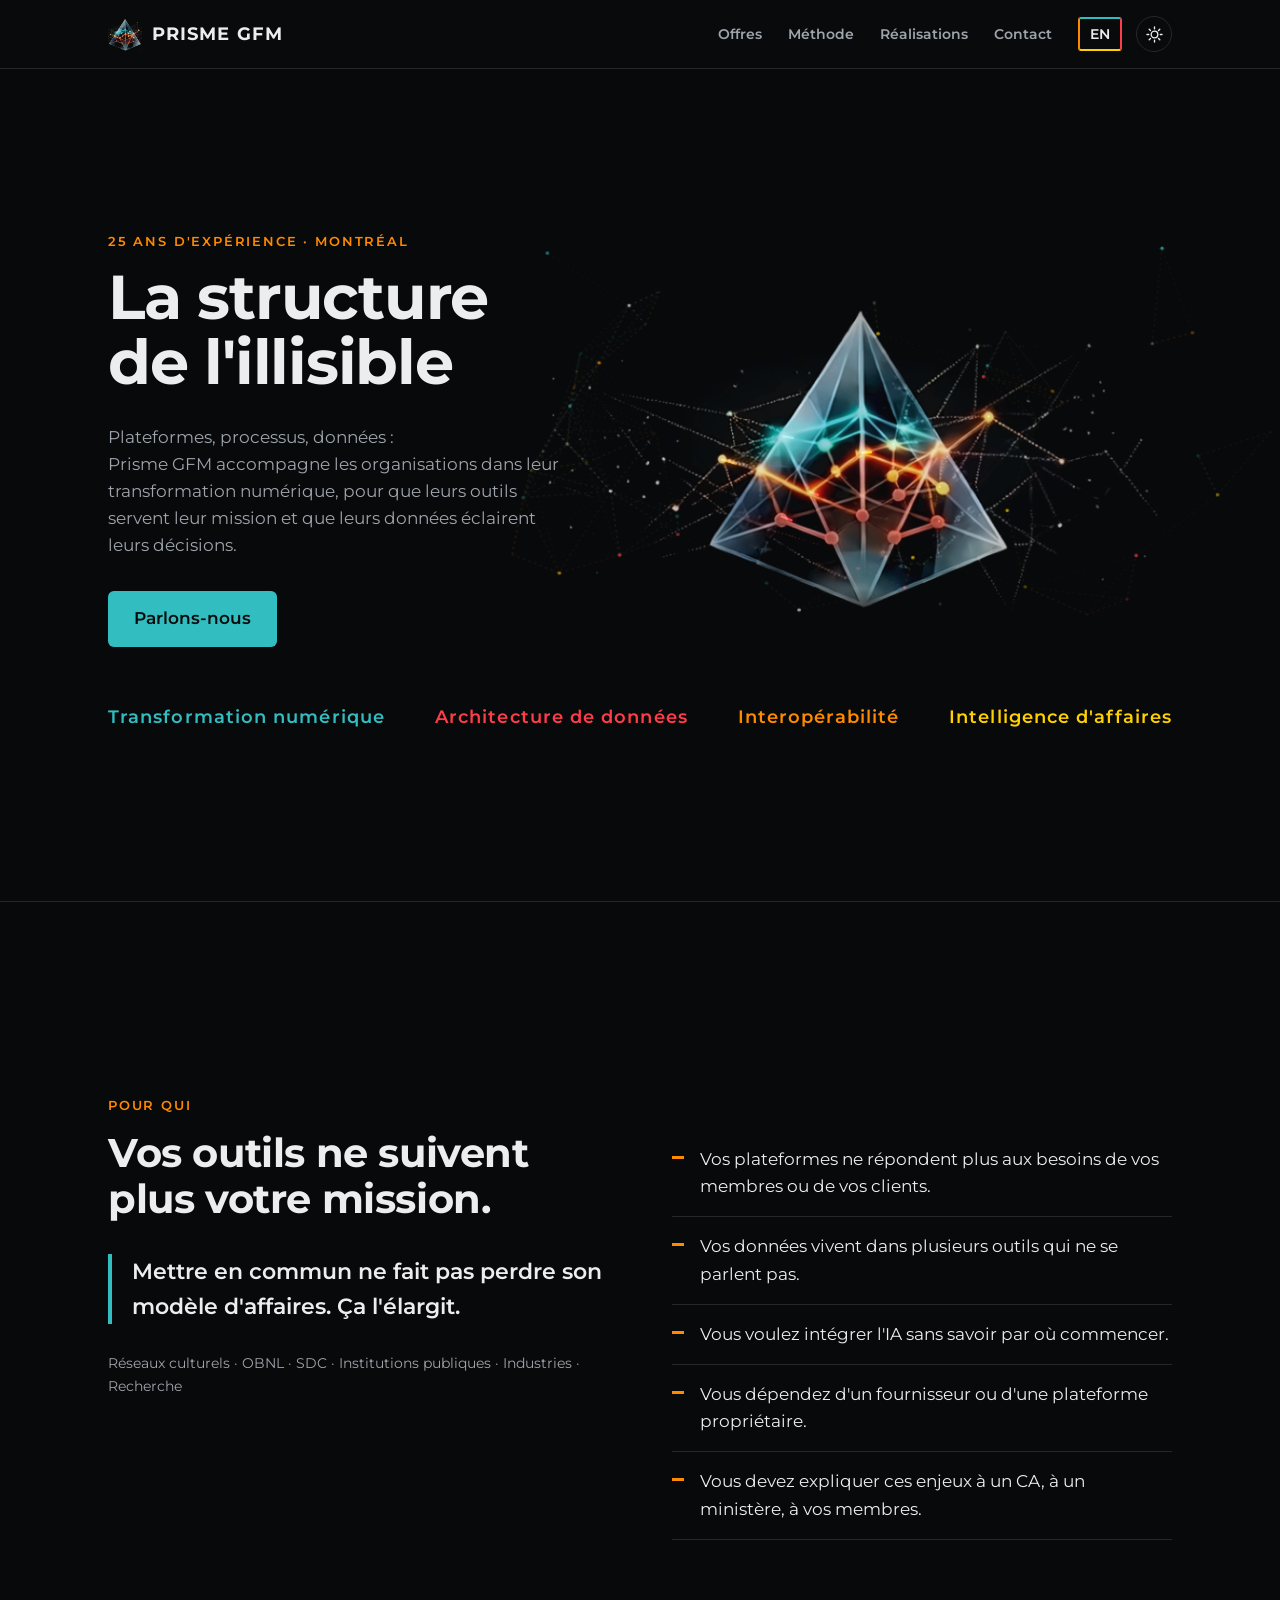
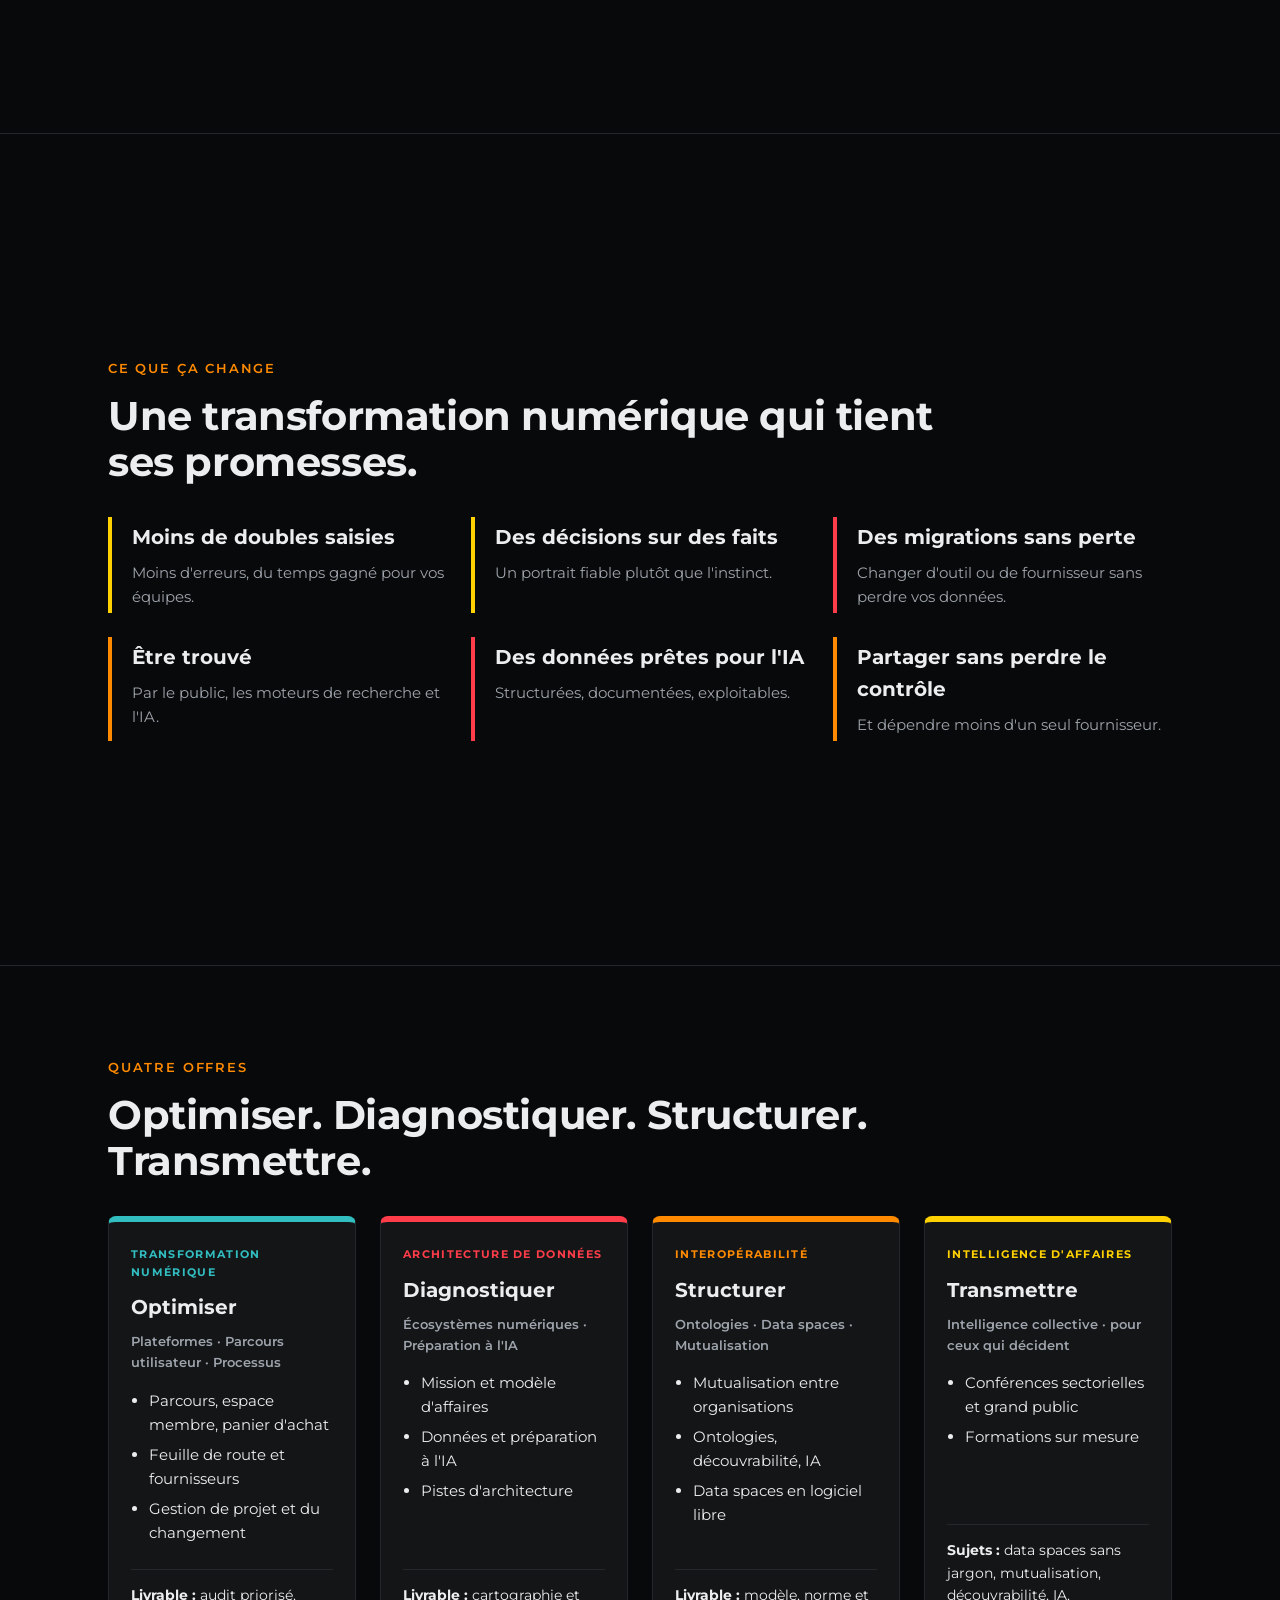
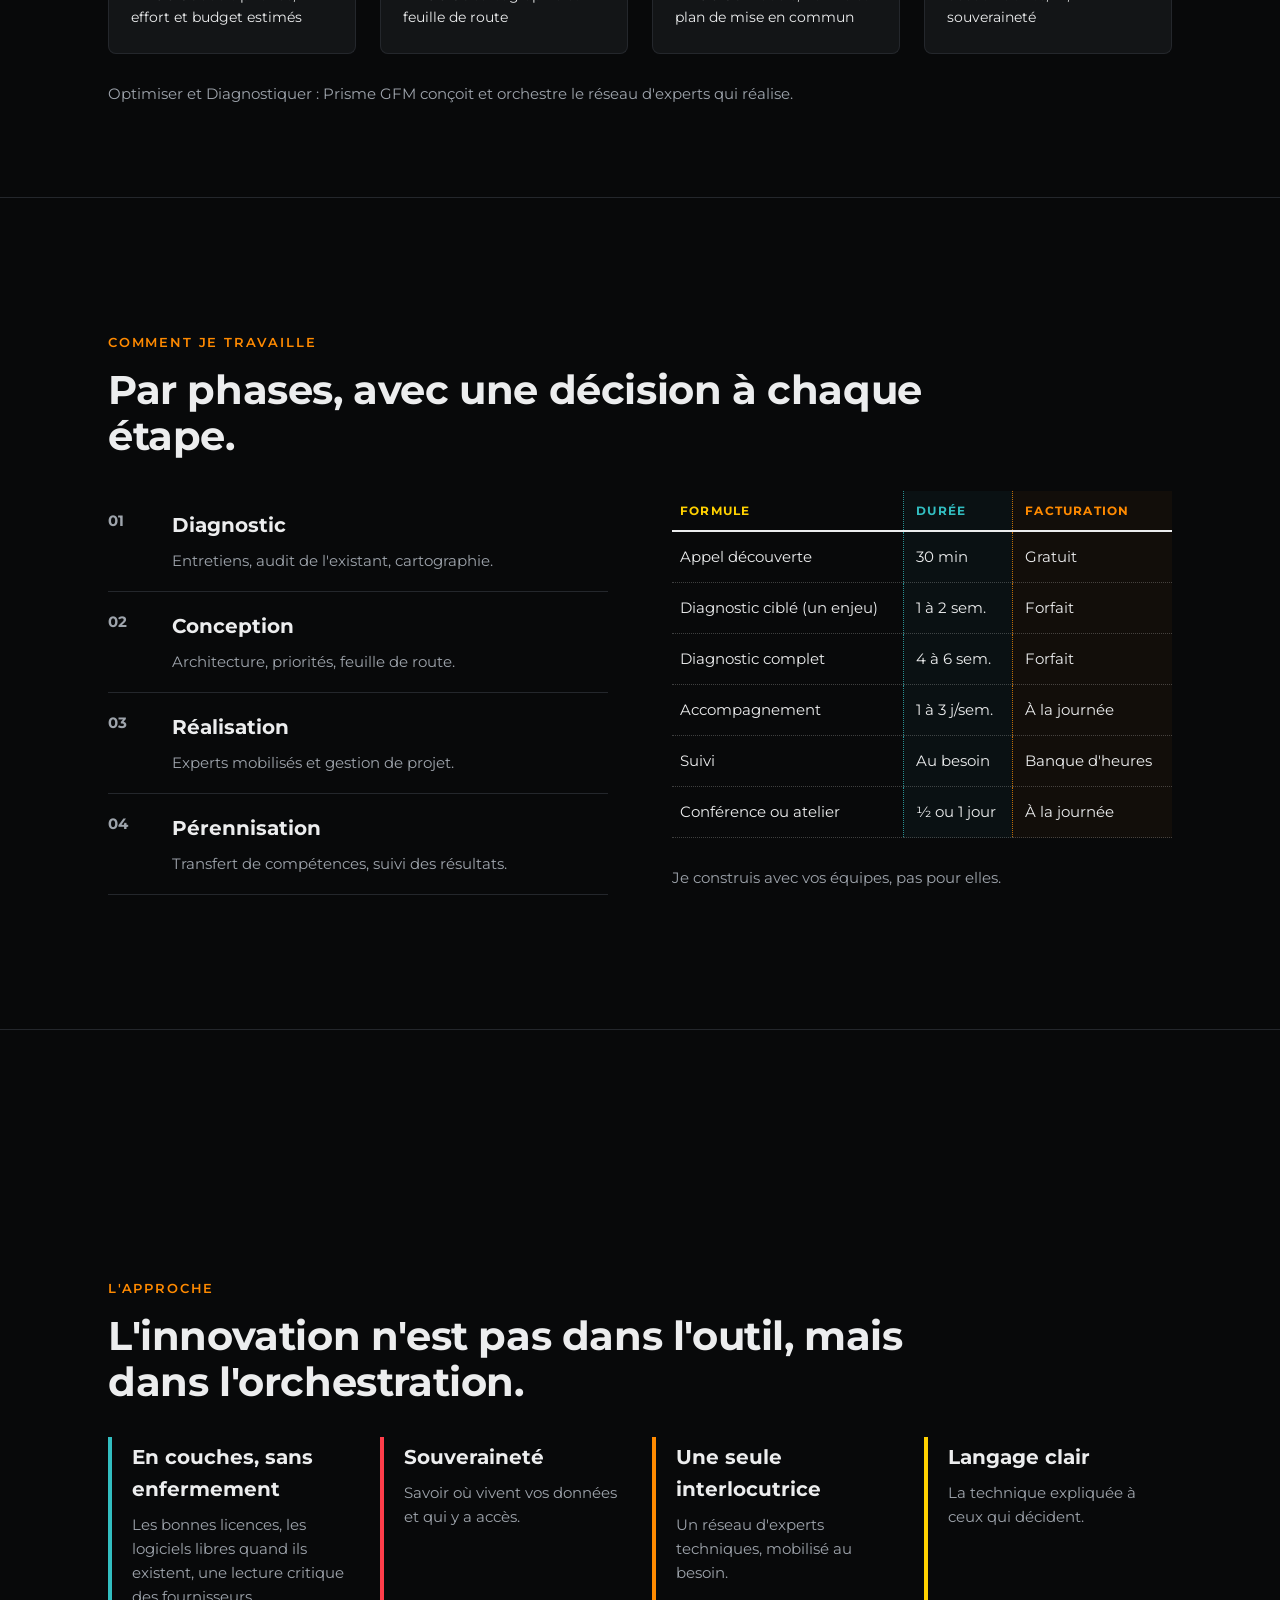
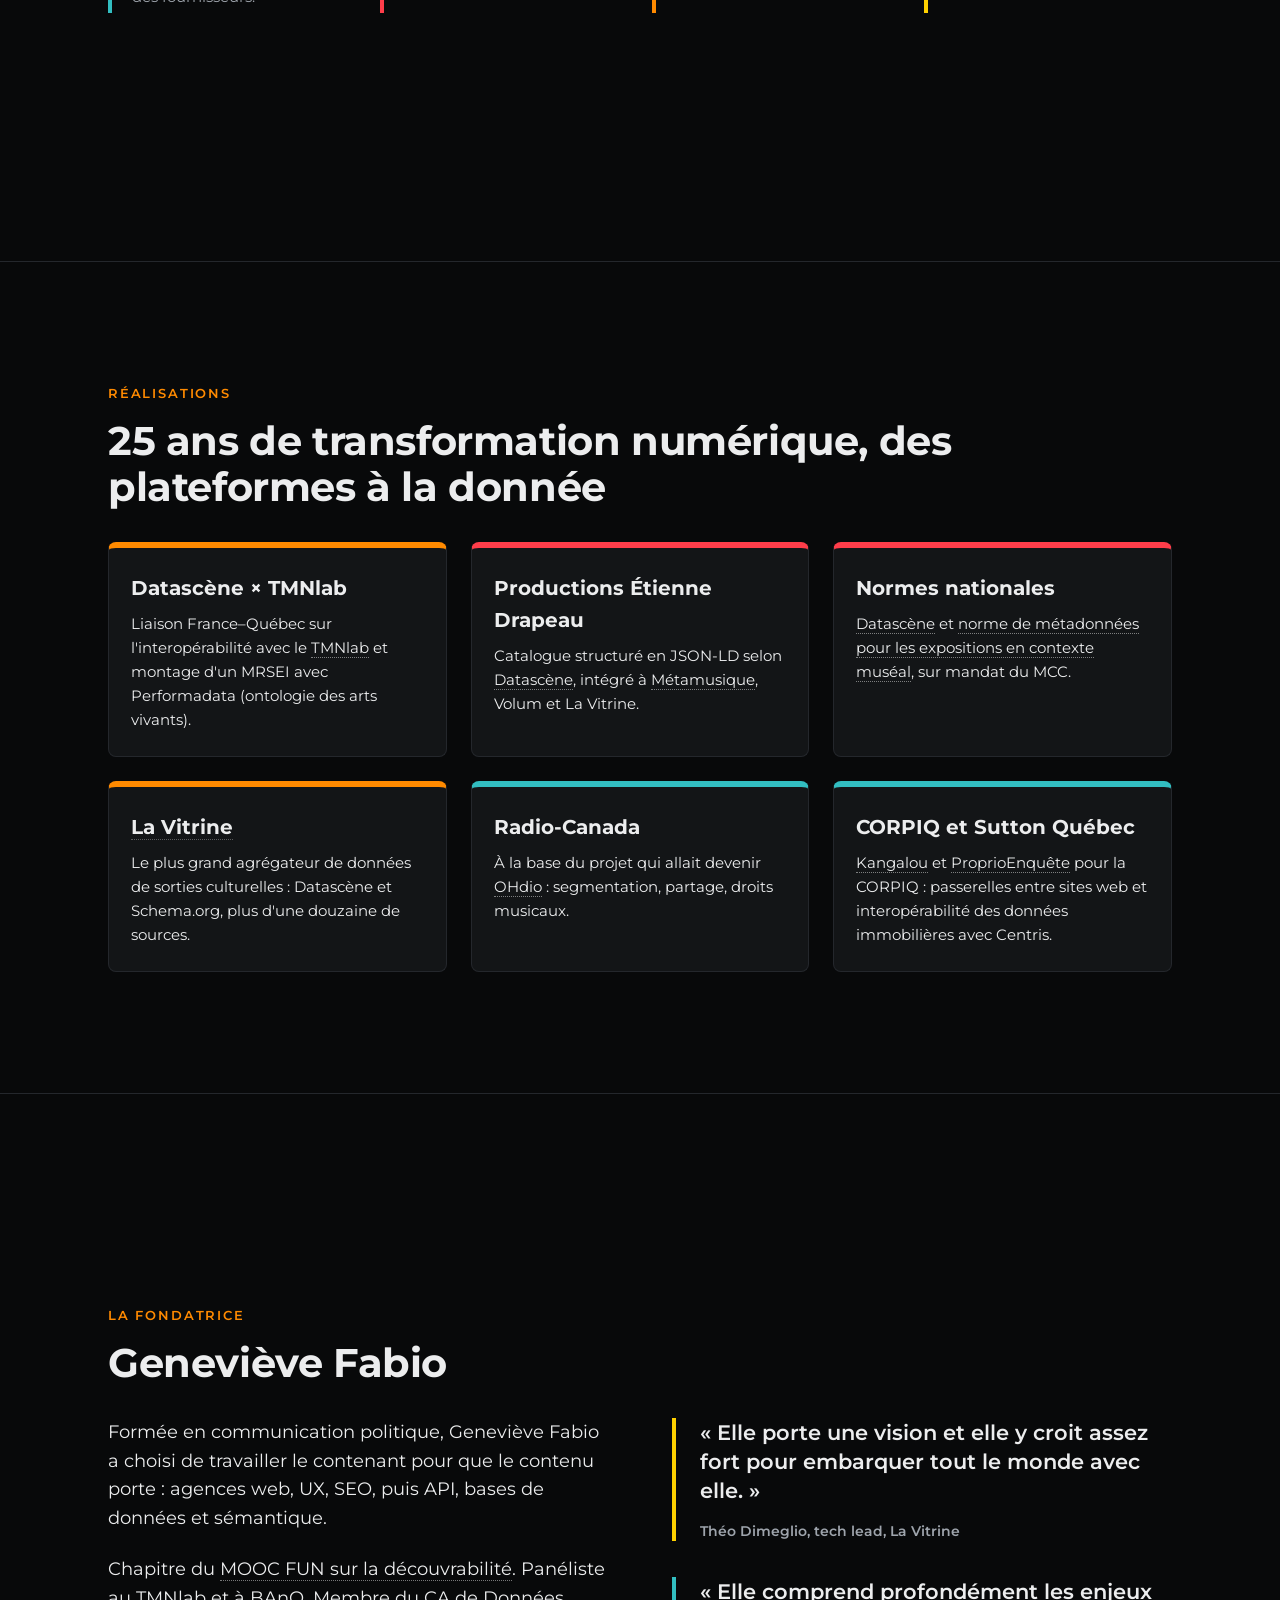
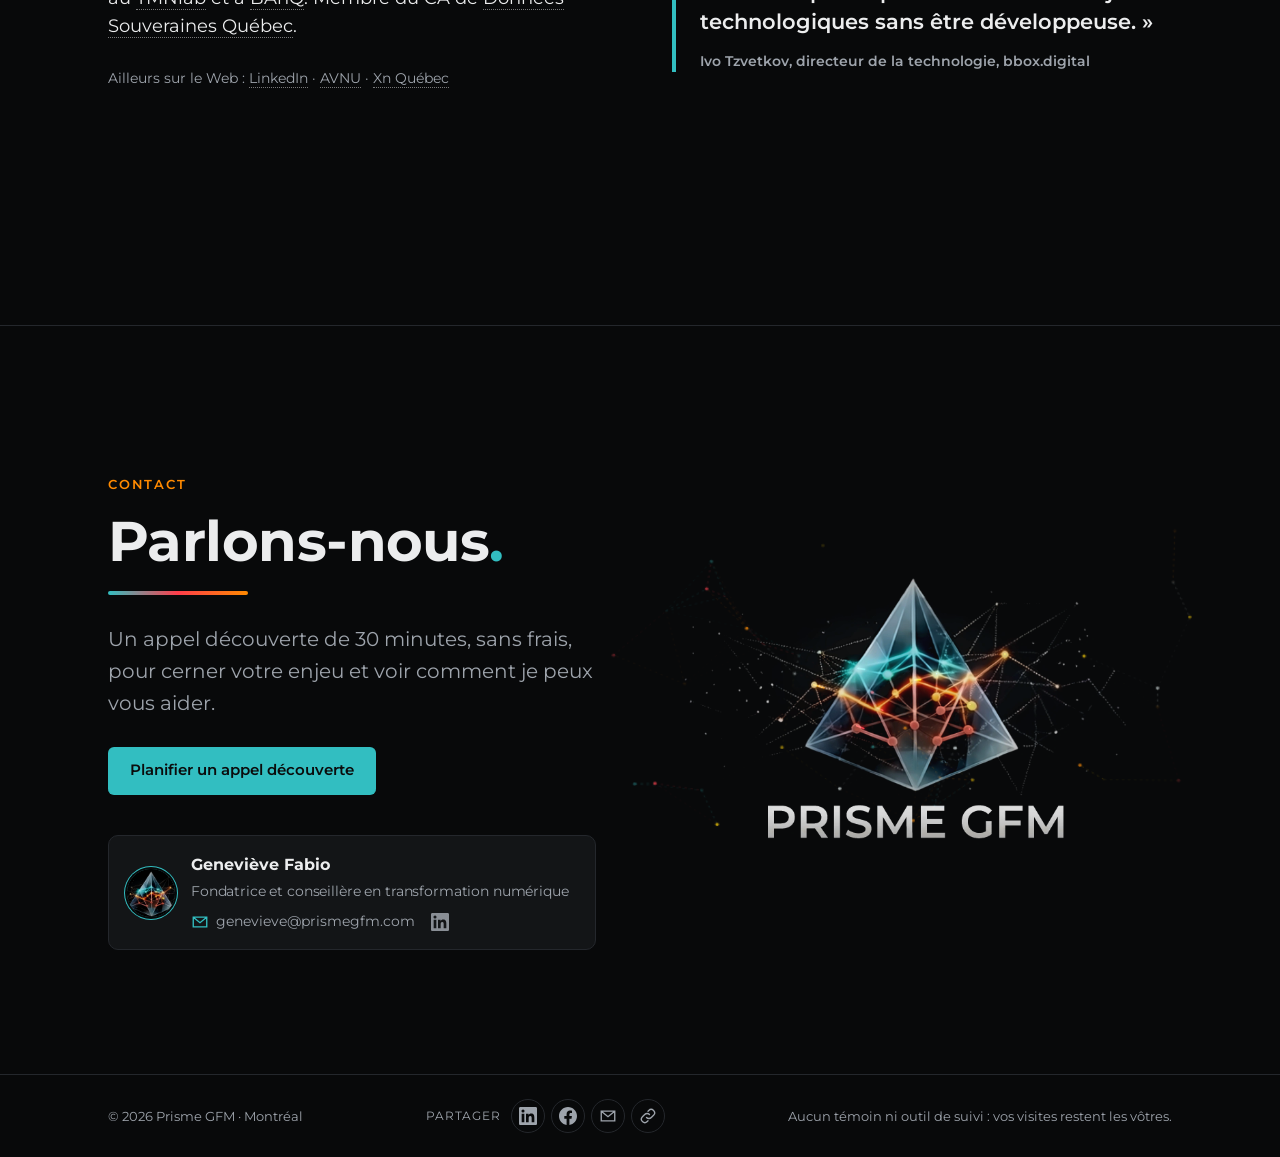
==== commit b47e1e80: "Liens clair/sombre" ====
--- a/index.html
+++ b/index.html
@@ -11,7 +11,7 @@
 <link rel="alternate" hreflang="x-default" href="https://prismegfm.com/">
 <meta name="author" content="Geneviève Fabio">
 <meta name="theme-color" content="#08090A">
-<script>try{if(localStorage.getItem("theme")==="light")document.documentElement.setAttribute("data-theme","light")}catch(e){}</script>
+<script>try{var q=new URLSearchParams(location.search).get("theme"),t=null;if(q==="clair"||q==="light")t="light";else if(q==="sombre"||q==="dark")t="dark";if(t)localStorage.setItem("theme",t);else t=localStorage.getItem("theme");if(t==="light")document.documentElement.setAttribute("data-theme","light")}catch(e){}</script>
 <link rel="icon" type="image/png" sizes="32x32" href="assets/favicon-32.png">
 <link rel="apple-touch-icon" href="assets/apple-touch-icon.png">
 
@@ -34,10 +34,10 @@
 <meta name="twitter:image" content="https://prismegfm.com/assets/og-fr.jpg">
 
 <link rel="preload" href="assets/fonts/montserrat-latin-700-normal.woff2" as="font" type="font/woff2" crossorigin>
-<link rel="stylesheet" href="assets/style.css?v=20261120h">
+<link rel="stylesheet" href="assets/style.css?v=20261120i">
 <script type="application/ld+json">{"@context": "https://schema.org", "@graph": [{"@type": "ProfessionalService", "@id": "https://prismegfm.com/#org", "name": "Prisme GFM", "url": "https://prismegfm.com/", "slogan": "La structure de l'illisible", "description": "Prisme GFM accompagne la transformation numérique des organisations : plateformes, parcours, processus et données. 25 ans d'expérience. Montréal.", "logo": "https://prismegfm.com/assets/logo.jpg", "image": "https://prismegfm.com/assets/og-fr.jpg", "email": "genevieve@prismegfm.com", "address": {"@type": "PostalAddress", "addressLocality": "Montréal", "addressRegion": "QC", "addressCountry": "CA"}, "areaServed": [{"@type": "AdministrativeArea", "name": "Québec"}, {"@type": "Country", "name": "Canada"}, {"@type": "Country", "name": "France"}], "knowsAbout": ["Transformation numérique", "Architecture de données", "Interopérabilité", "Intelligence d'affaires", "Data spaces", "Schema.org", "Ontologies", "Découvrabilité", "Logiciel libre"], "founder": {"@id": "https://prismegfm.com/#genevieve"}, "hasOfferCatalog": {"@type": "OfferCatalog", "name": "Quatre offres", "itemListElement": [{"@type": "Offer", "itemOffered": {"@type": "Service", "name": "Optimiser", "description": "Plateformes · Parcours utilisateur · Processus"}}, {"@type": "Offer", "itemOffered": {"@type": "Service", "name": "Diagnostiquer", "description": "Écosystèmes numériques · Préparation à l'IA"}}, {"@type": "Offer", "itemOffered": {"@type": "Service", "name": "Structurer", "description": "Ontologies · Data spaces · Mutualisation"}}, {"@type": "Offer", "itemOffered": {"@type": "Service", "name": "Transmettre", "description": "Intelligence collective · pour ceux qui décident"}}]}}, {"@type": "WebPage", "@id": "https://prismegfm.com/#webpage", "url": "https://prismegfm.com/", "name": "Prisme GFM — La structure de l'illisible", "description": "Prisme GFM accompagne la transformation numérique des organisations : plateformes, parcours, processus et données. 25 ans d'expérience. Montréal.", "inLanguage": "fr-CA", "about": {"@id": "https://prismegfm.com/#org"}, "author": {"@id": "https://prismegfm.com/#genevieve"}}, {"@type": "Person", "@id": "https://prismegfm.com/#genevieve", "name": "Geneviève Fabio", "jobTitle": "Fondatrice et conseillère en transformation numérique", "worksFor": {"@id": "https://prismegfm.com/#org"}, "email": "genevieve@prismegfm.com", "memberOf": {"@type": "Organization", "name": "Données Souveraines Québec", "url": "https://www.donneessouveraines.quebec/"}, "sameAs": ["https://www.linkedin.com/in/genevieve-fabio", "https://avnu.ca/personnes/genevieve-fabio", "https://www.xnquebec.co/membres/genevieve-fabio/"]}]}</script>
-<script src="assets/hero.js?v=20261120h" defer></script>
-<script src="assets/site.js?v=20261120h" defer></script>
+<script src="assets/hero.js?v=20261120i" defer></script>
+<script src="assets/site.js?v=20261120i" defer></script>
 </head>
 <body>
 <header><div class="wrap">
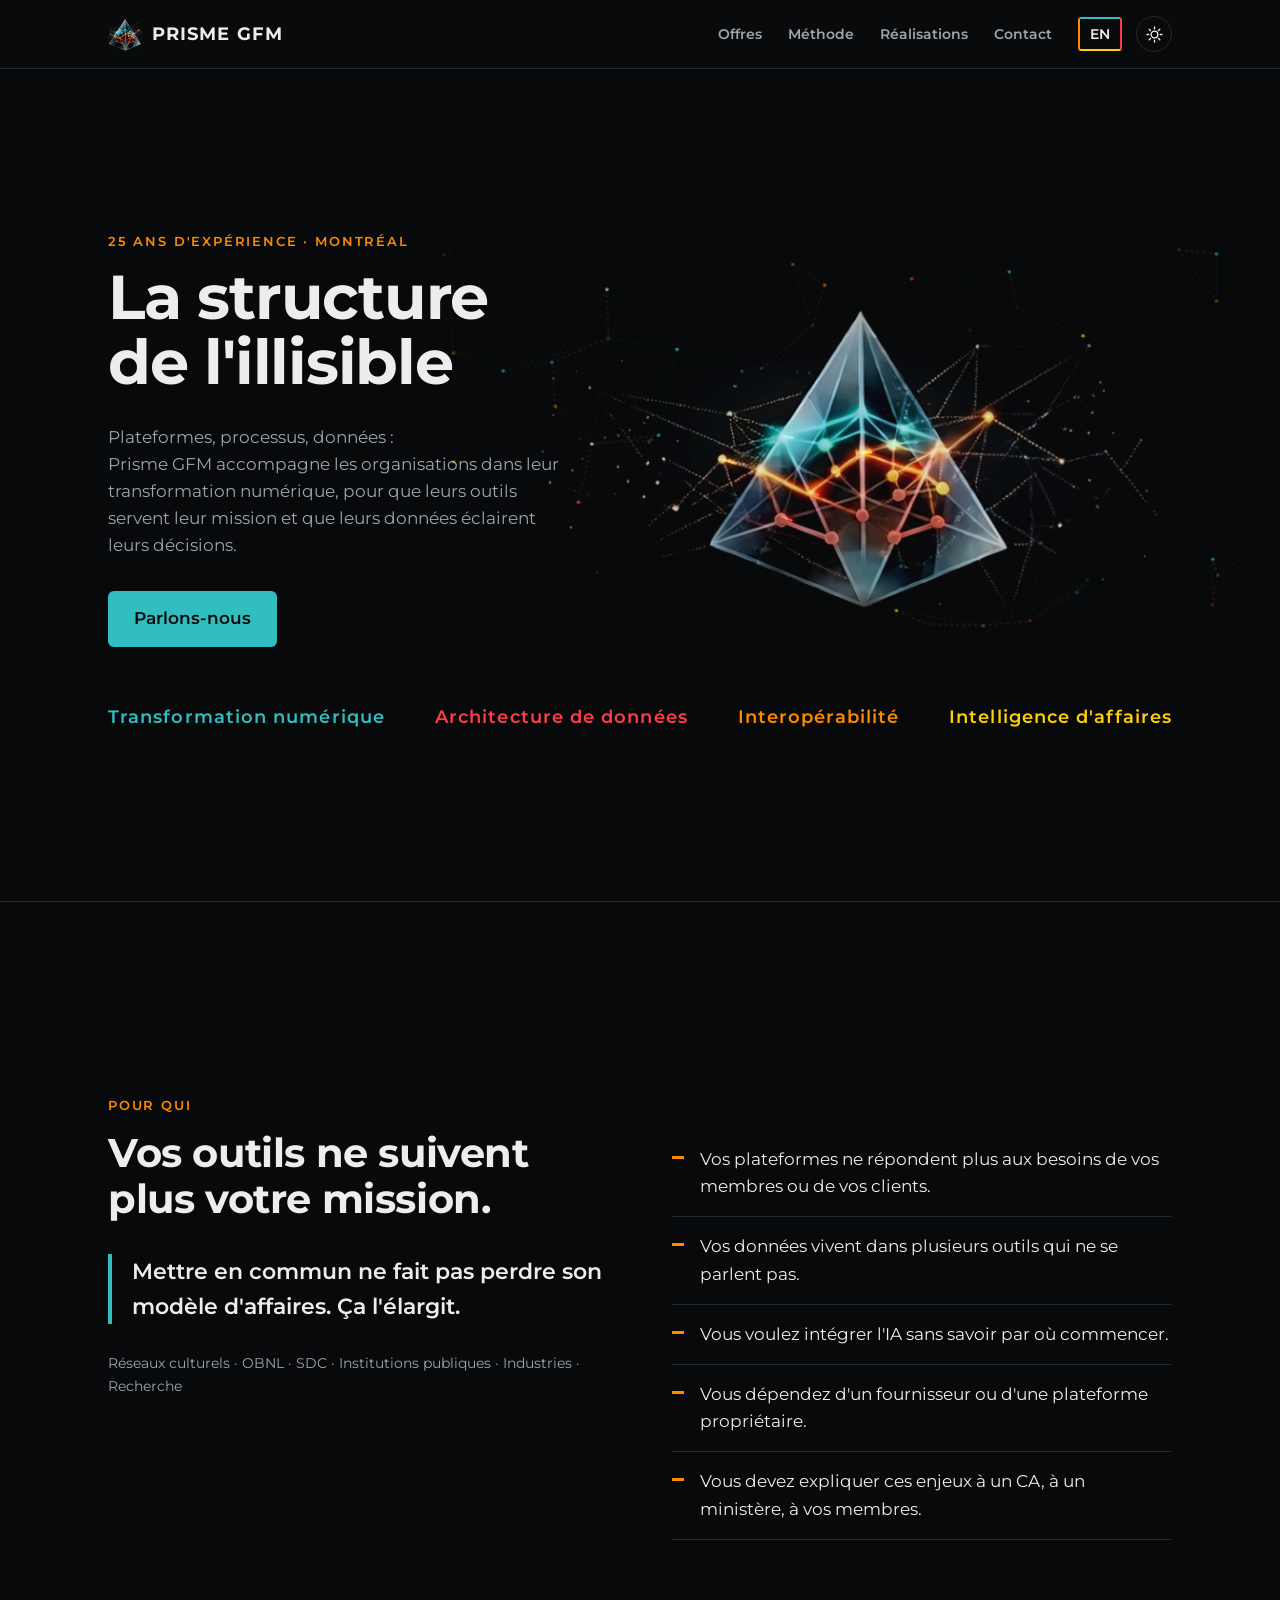
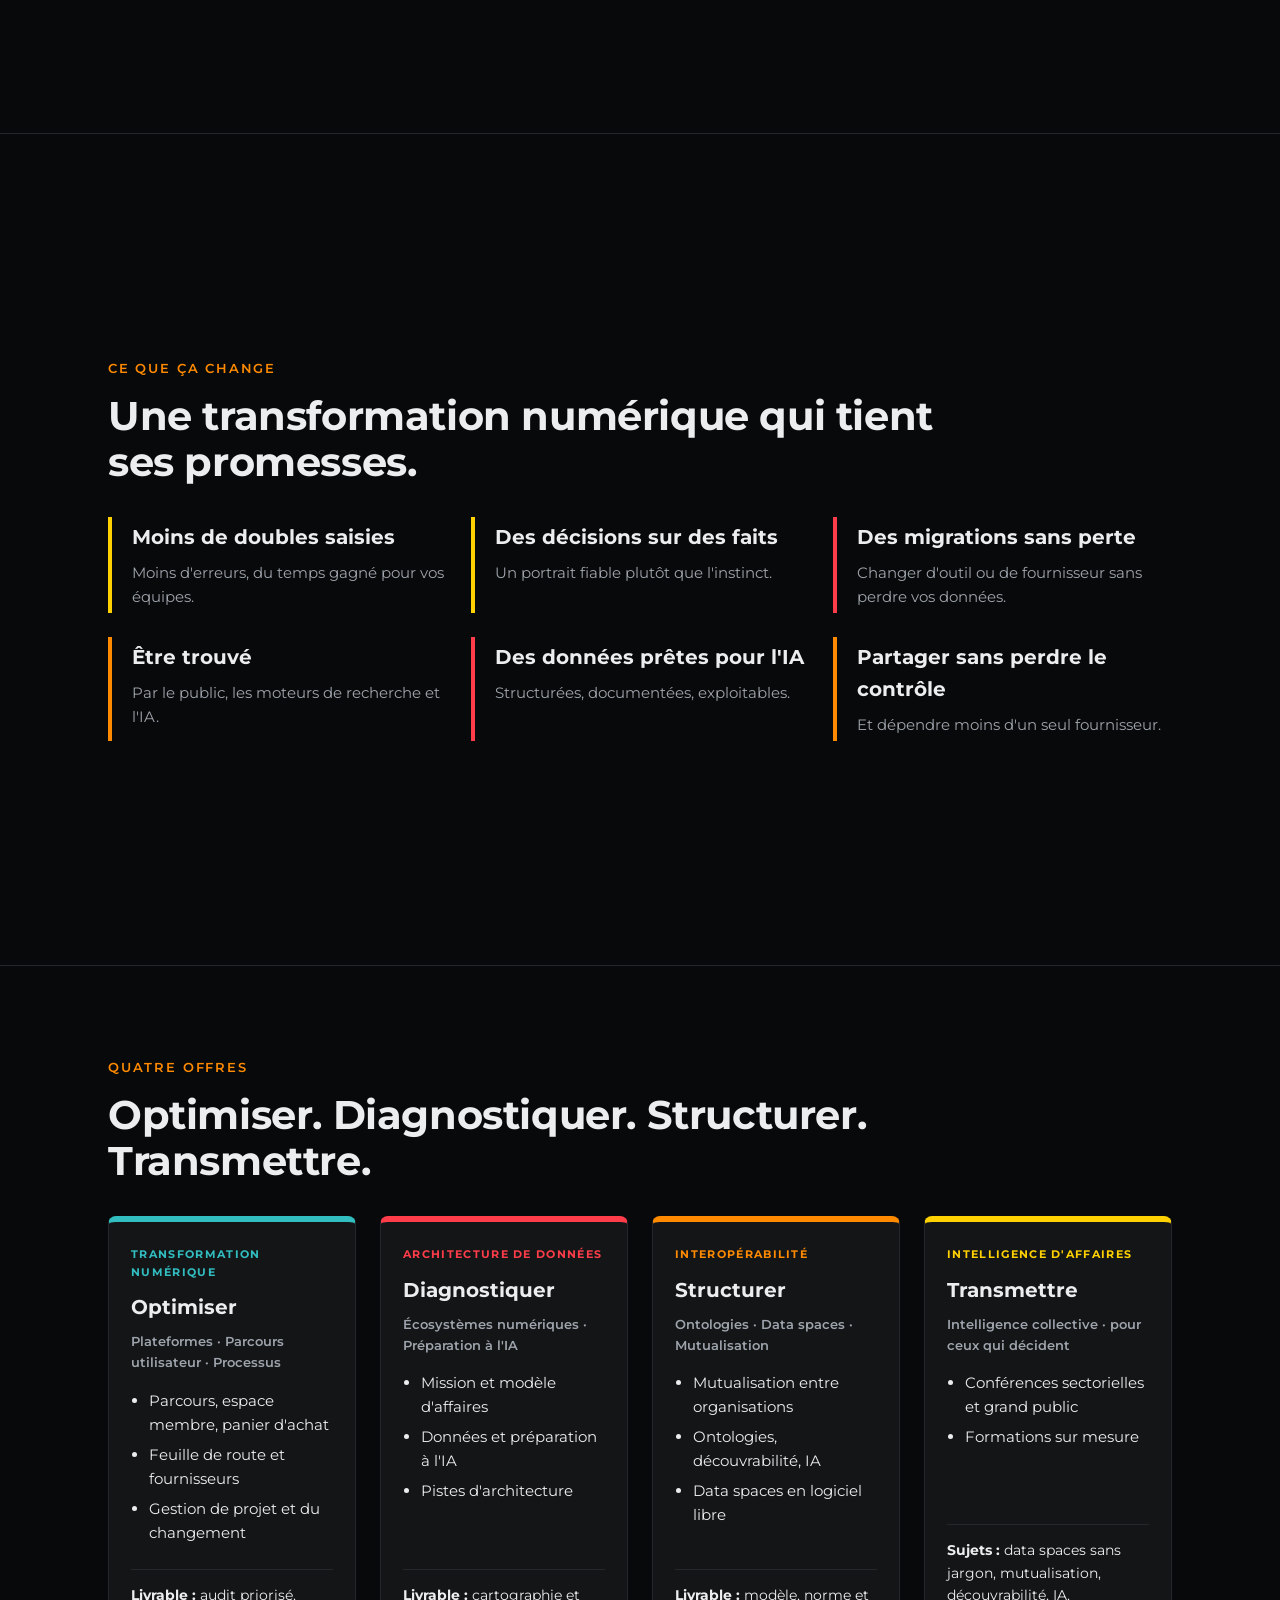
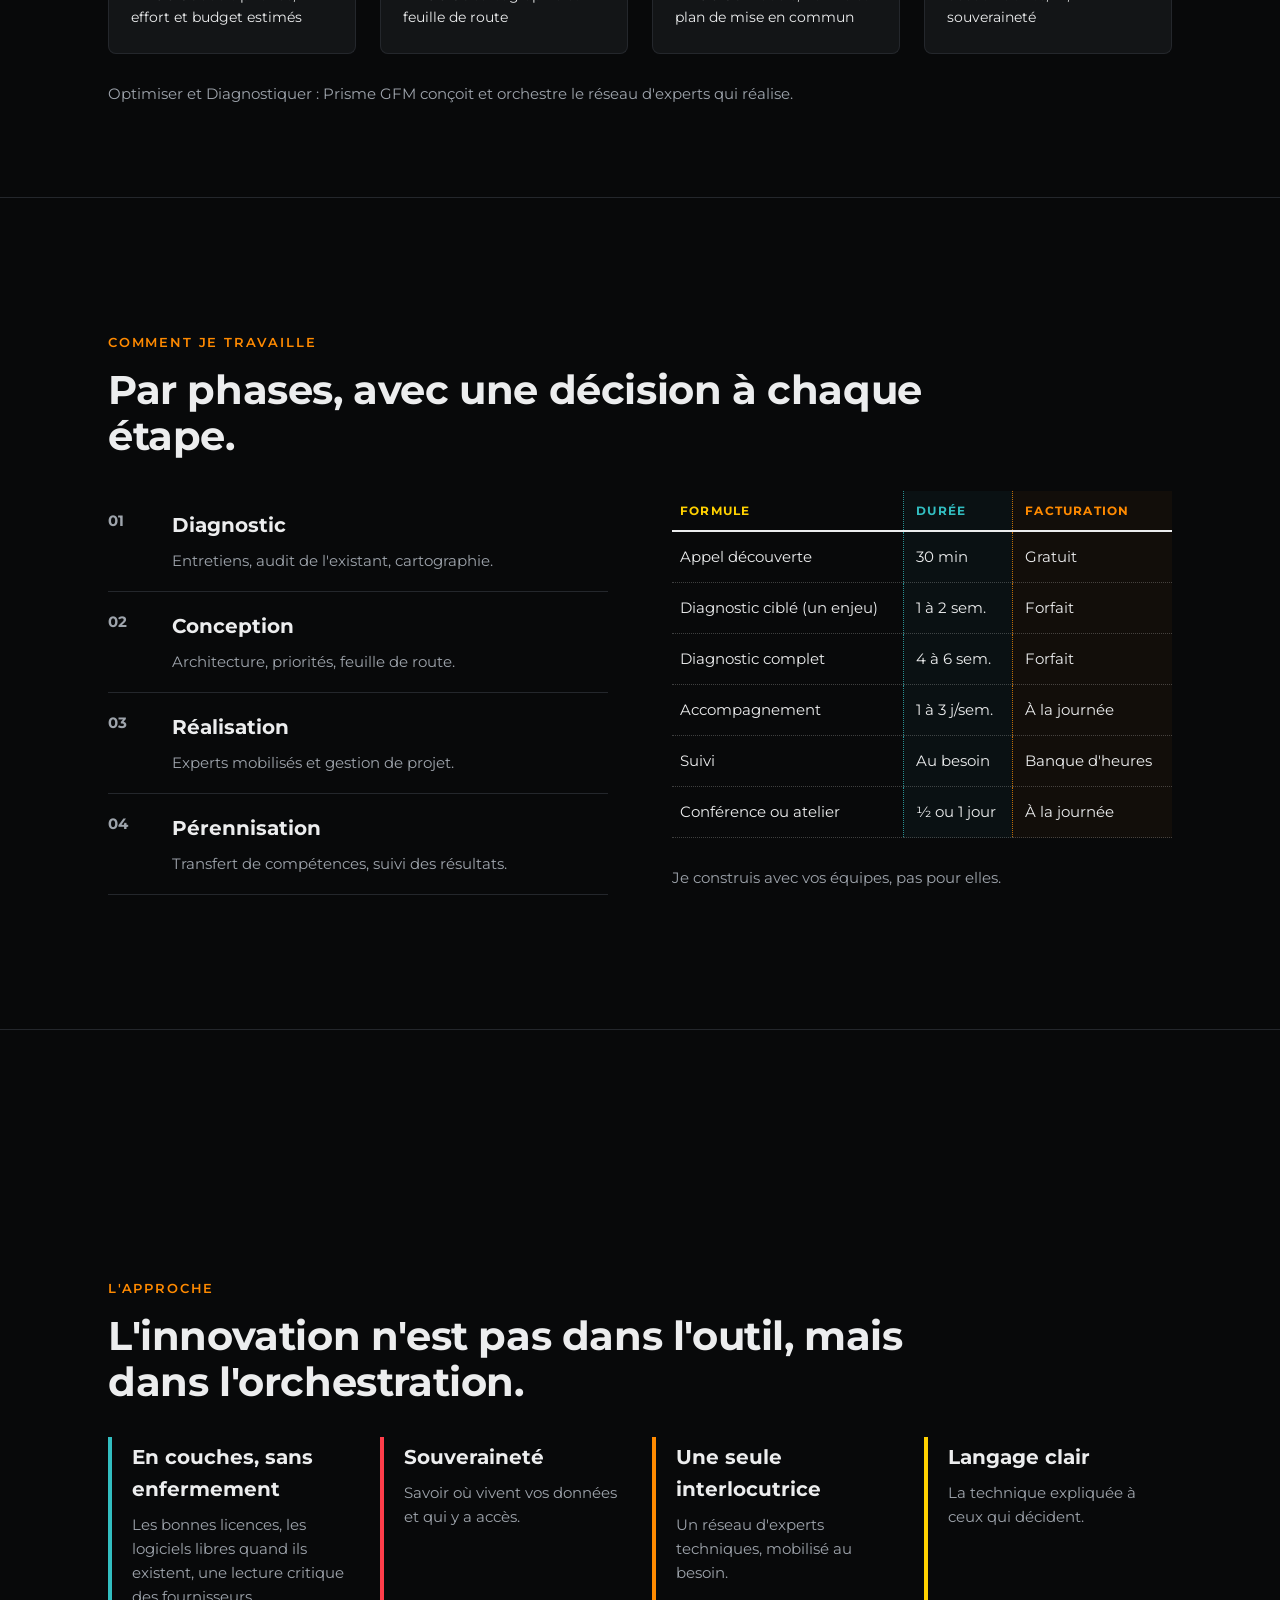
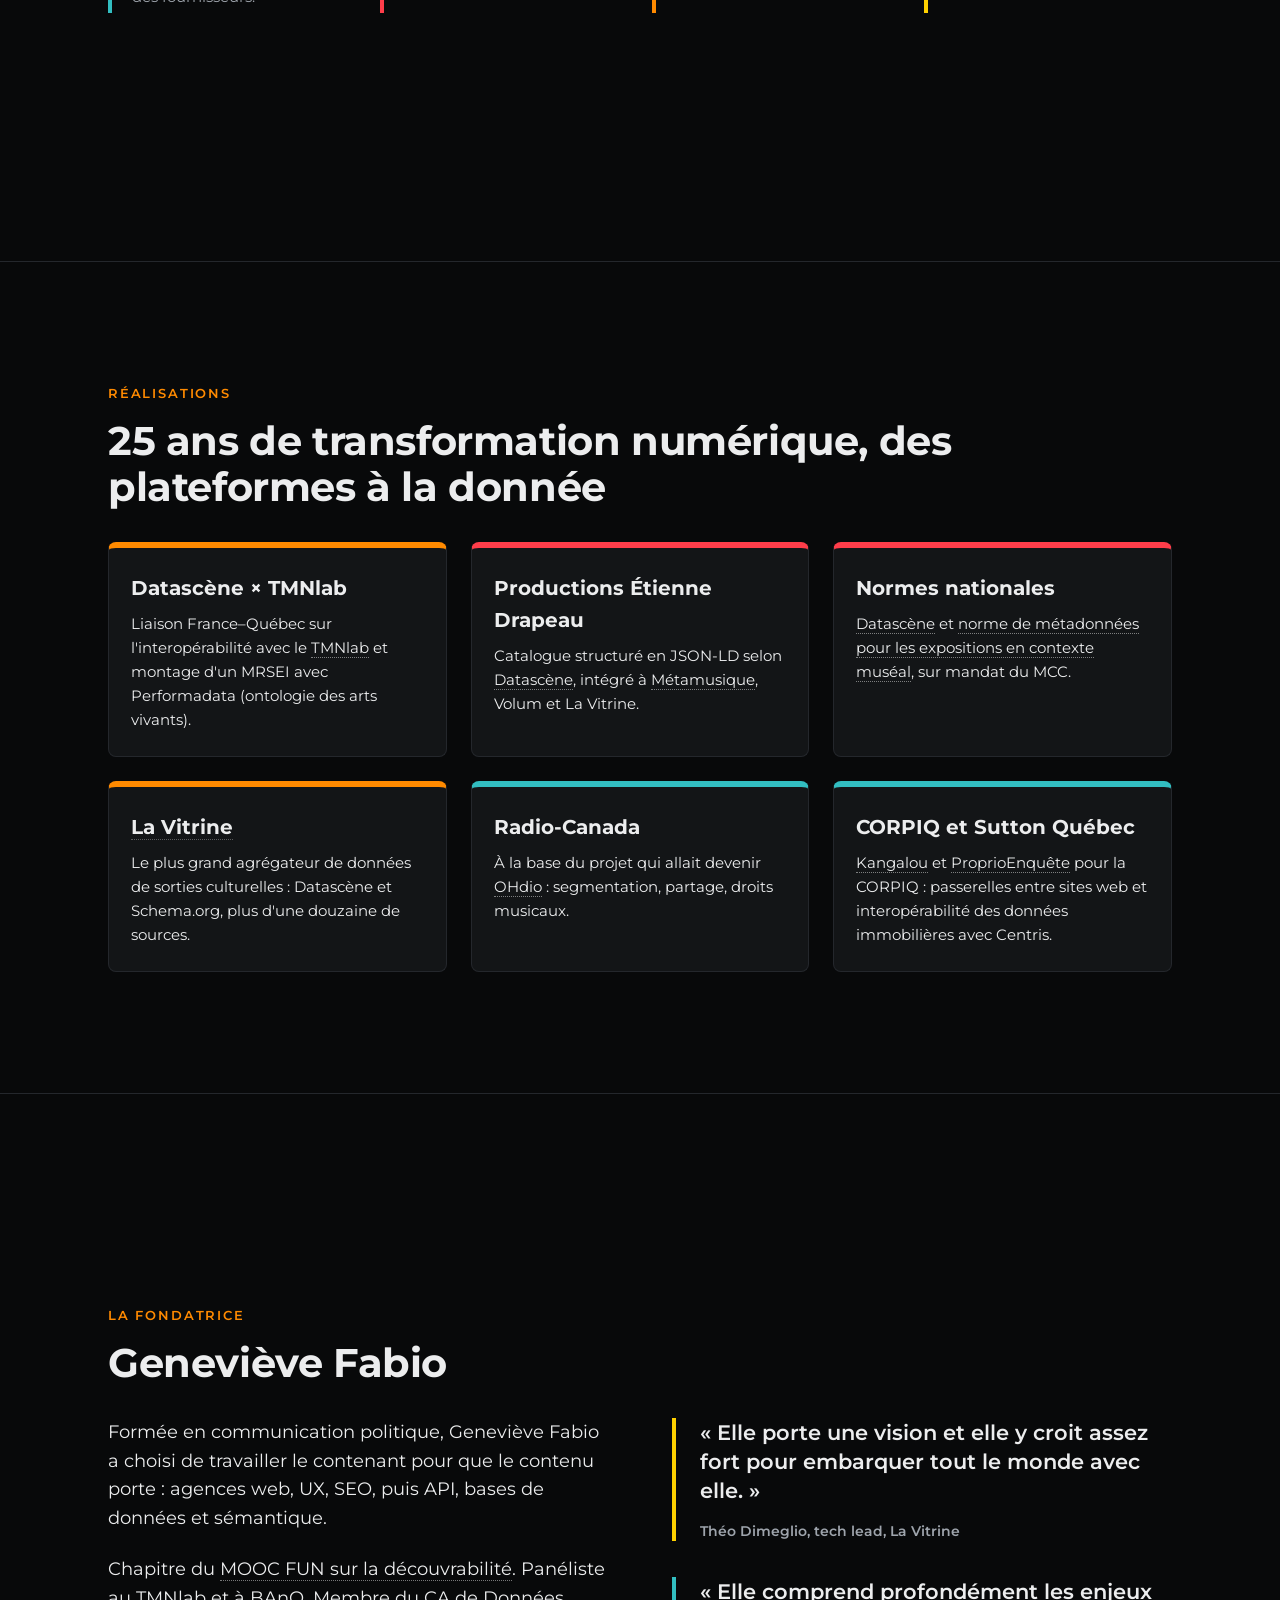
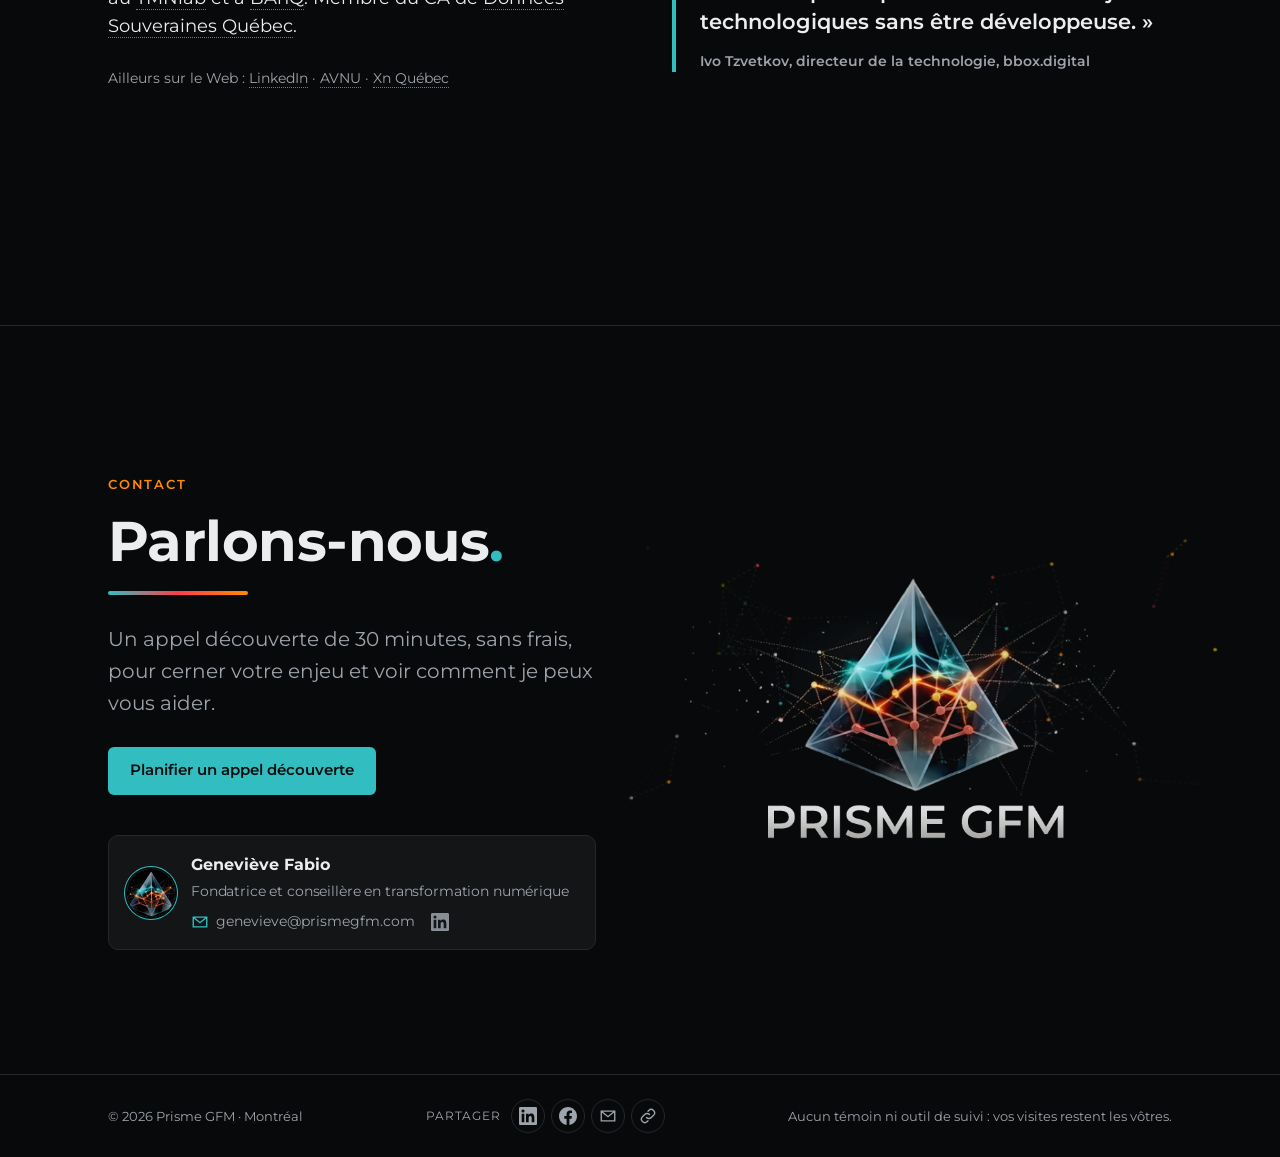
==== commit a3ca2071: "Liens clair/sombre-2" ====
--- a/index.html
+++ b/index.html
@@ -34,10 +34,10 @@
 <meta name="twitter:image" content="https://prismegfm.com/assets/og-fr.jpg">
 
 <link rel="preload" href="assets/fonts/montserrat-latin-700-normal.woff2" as="font" type="font/woff2" crossorigin>
-<link rel="stylesheet" href="assets/style.css?v=20261120i">
+<link rel="stylesheet" href="assets/style.css?v=20261120j">
 <script type="application/ld+json">{"@context": "https://schema.org", "@graph": [{"@type": "ProfessionalService", "@id": "https://prismegfm.com/#org", "name": "Prisme GFM", "url": "https://prismegfm.com/", "slogan": "La structure de l'illisible", "description": "Prisme GFM accompagne la transformation numérique des organisations : plateformes, parcours, processus et données. 25 ans d'expérience. Montréal.", "logo": "https://prismegfm.com/assets/logo.jpg", "image": "https://prismegfm.com/assets/og-fr.jpg", "email": "genevieve@prismegfm.com", "address": {"@type": "PostalAddress", "addressLocality": "Montréal", "addressRegion": "QC", "addressCountry": "CA"}, "areaServed": [{"@type": "AdministrativeArea", "name": "Québec"}, {"@type": "Country", "name": "Canada"}, {"@type": "Country", "name": "France"}], "knowsAbout": ["Transformation numérique", "Architecture de données", "Interopérabilité", "Intelligence d'affaires", "Data spaces", "Schema.org", "Ontologies", "Découvrabilité", "Logiciel libre"], "founder": {"@id": "https://prismegfm.com/#genevieve"}, "hasOfferCatalog": {"@type": "OfferCatalog", "name": "Quatre offres", "itemListElement": [{"@type": "Offer", "itemOffered": {"@type": "Service", "name": "Optimiser", "description": "Plateformes · Parcours utilisateur · Processus"}}, {"@type": "Offer", "itemOffered": {"@type": "Service", "name": "Diagnostiquer", "description": "Écosystèmes numériques · Préparation à l'IA"}}, {"@type": "Offer", "itemOffered": {"@type": "Service", "name": "Structurer", "description": "Ontologies · Data spaces · Mutualisation"}}, {"@type": "Offer", "itemOffered": {"@type": "Service", "name": "Transmettre", "description": "Intelligence collective · pour ceux qui décident"}}]}}, {"@type": "WebPage", "@id": "https://prismegfm.com/#webpage", "url": "https://prismegfm.com/", "name": "Prisme GFM — La structure de l'illisible", "description": "Prisme GFM accompagne la transformation numérique des organisations : plateformes, parcours, processus et données. 25 ans d'expérience. Montréal.", "inLanguage": "fr-CA", "about": {"@id": "https://prismegfm.com/#org"}, "author": {"@id": "https://prismegfm.com/#genevieve"}}, {"@type": "Person", "@id": "https://prismegfm.com/#genevieve", "name": "Geneviève Fabio", "jobTitle": "Fondatrice et conseillère en transformation numérique", "worksFor": {"@id": "https://prismegfm.com/#org"}, "email": "genevieve@prismegfm.com", "memberOf": {"@type": "Organization", "name": "Données Souveraines Québec", "url": "https://www.donneessouveraines.quebec/"}, "sameAs": ["https://www.linkedin.com/in/genevieve-fabio", "https://avnu.ca/personnes/genevieve-fabio", "https://www.xnquebec.co/membres/genevieve-fabio/"]}]}</script>
-<script src="assets/hero.js?v=20261120i" defer></script>
-<script src="assets/site.js?v=20261120i" defer></script>
+<script src="assets/hero.js?v=20261120j" defer></script>
+<script src="assets/site.js?v=20261120j" defer></script>
 </head>
 <body>
 <header><div class="wrap">
